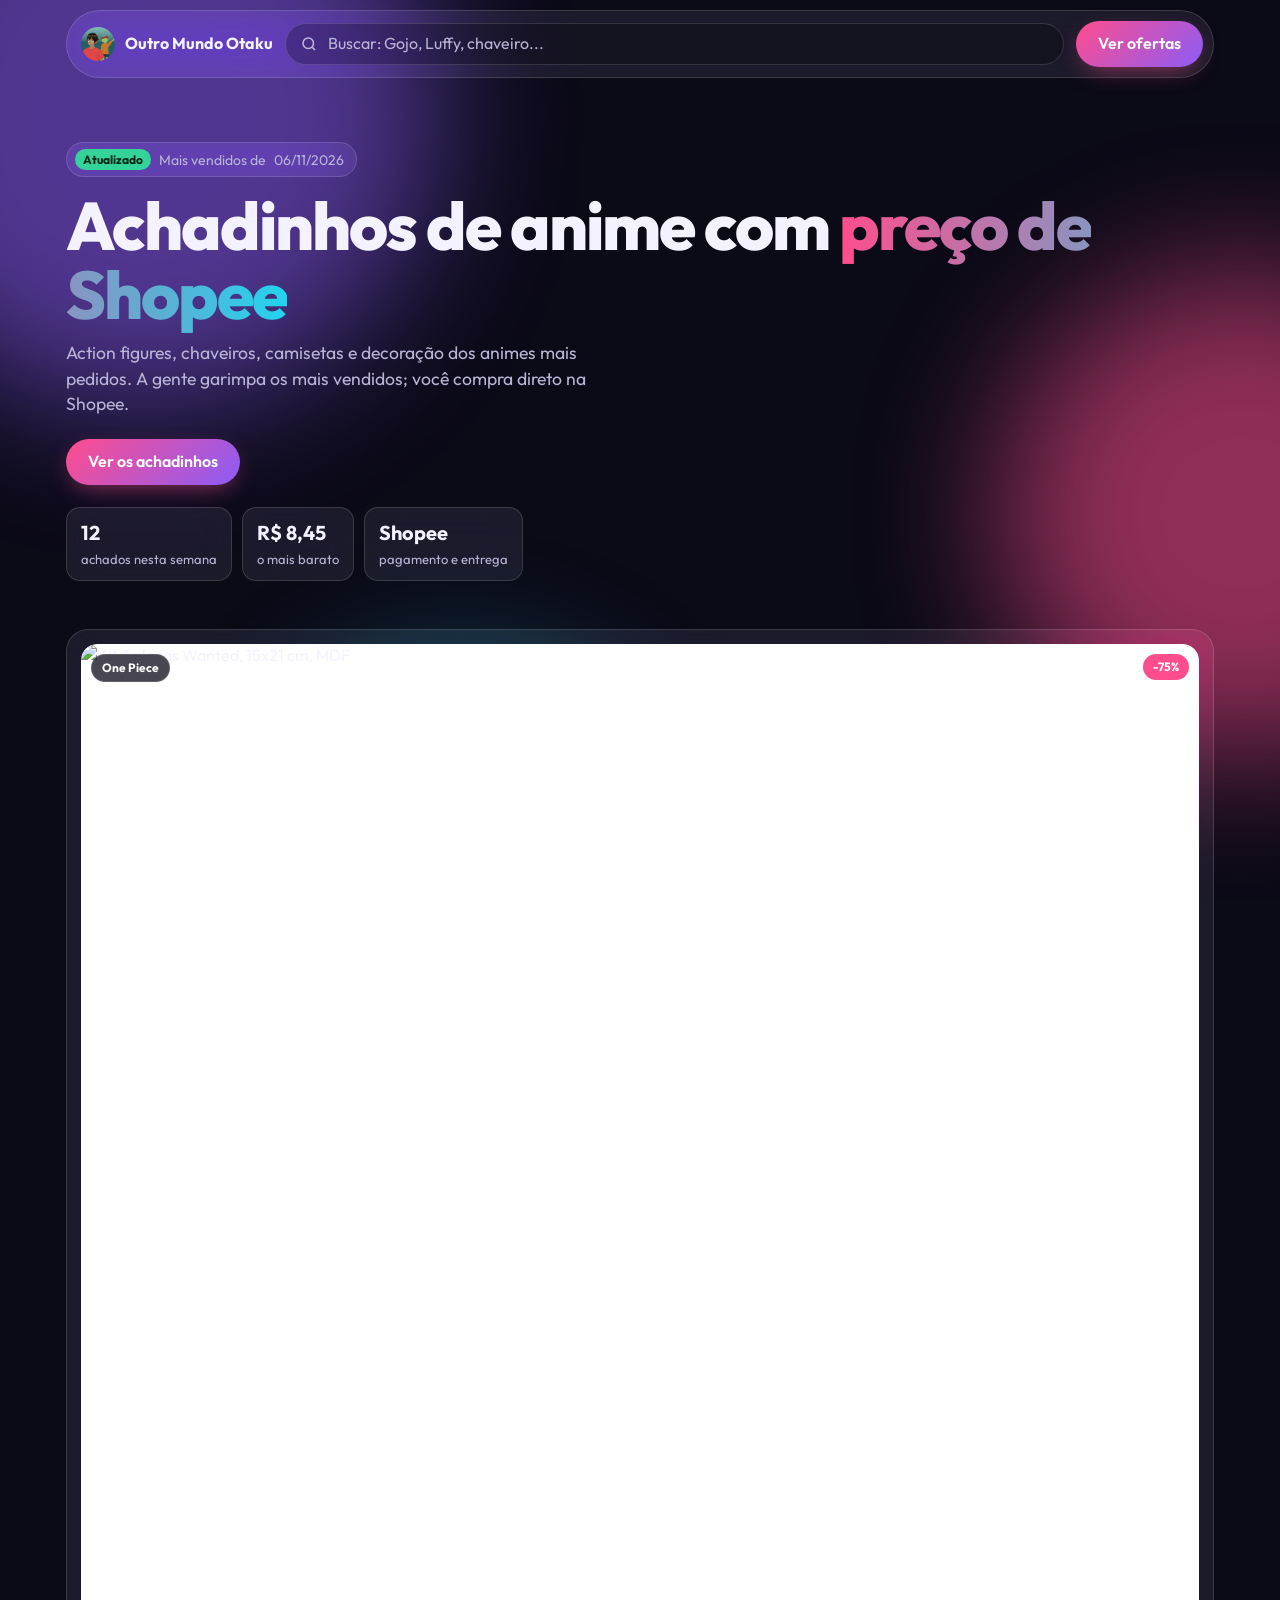
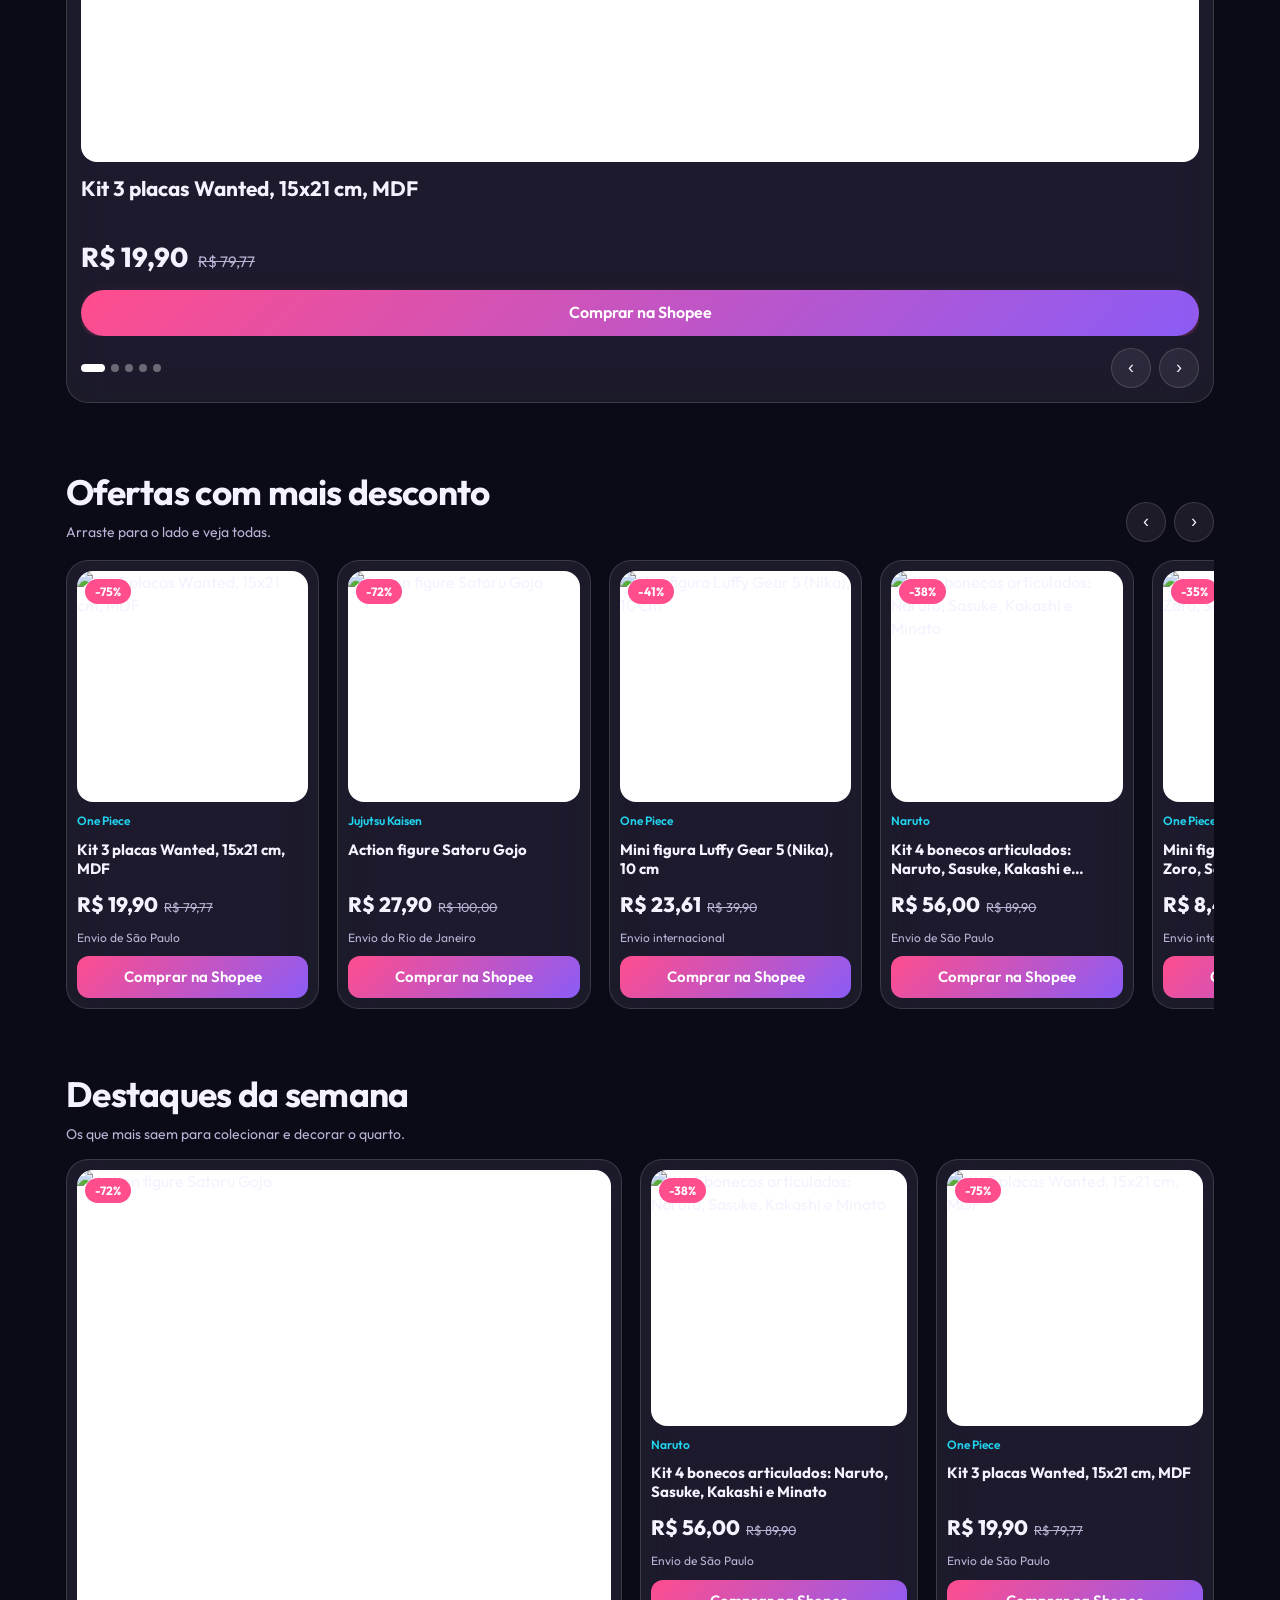
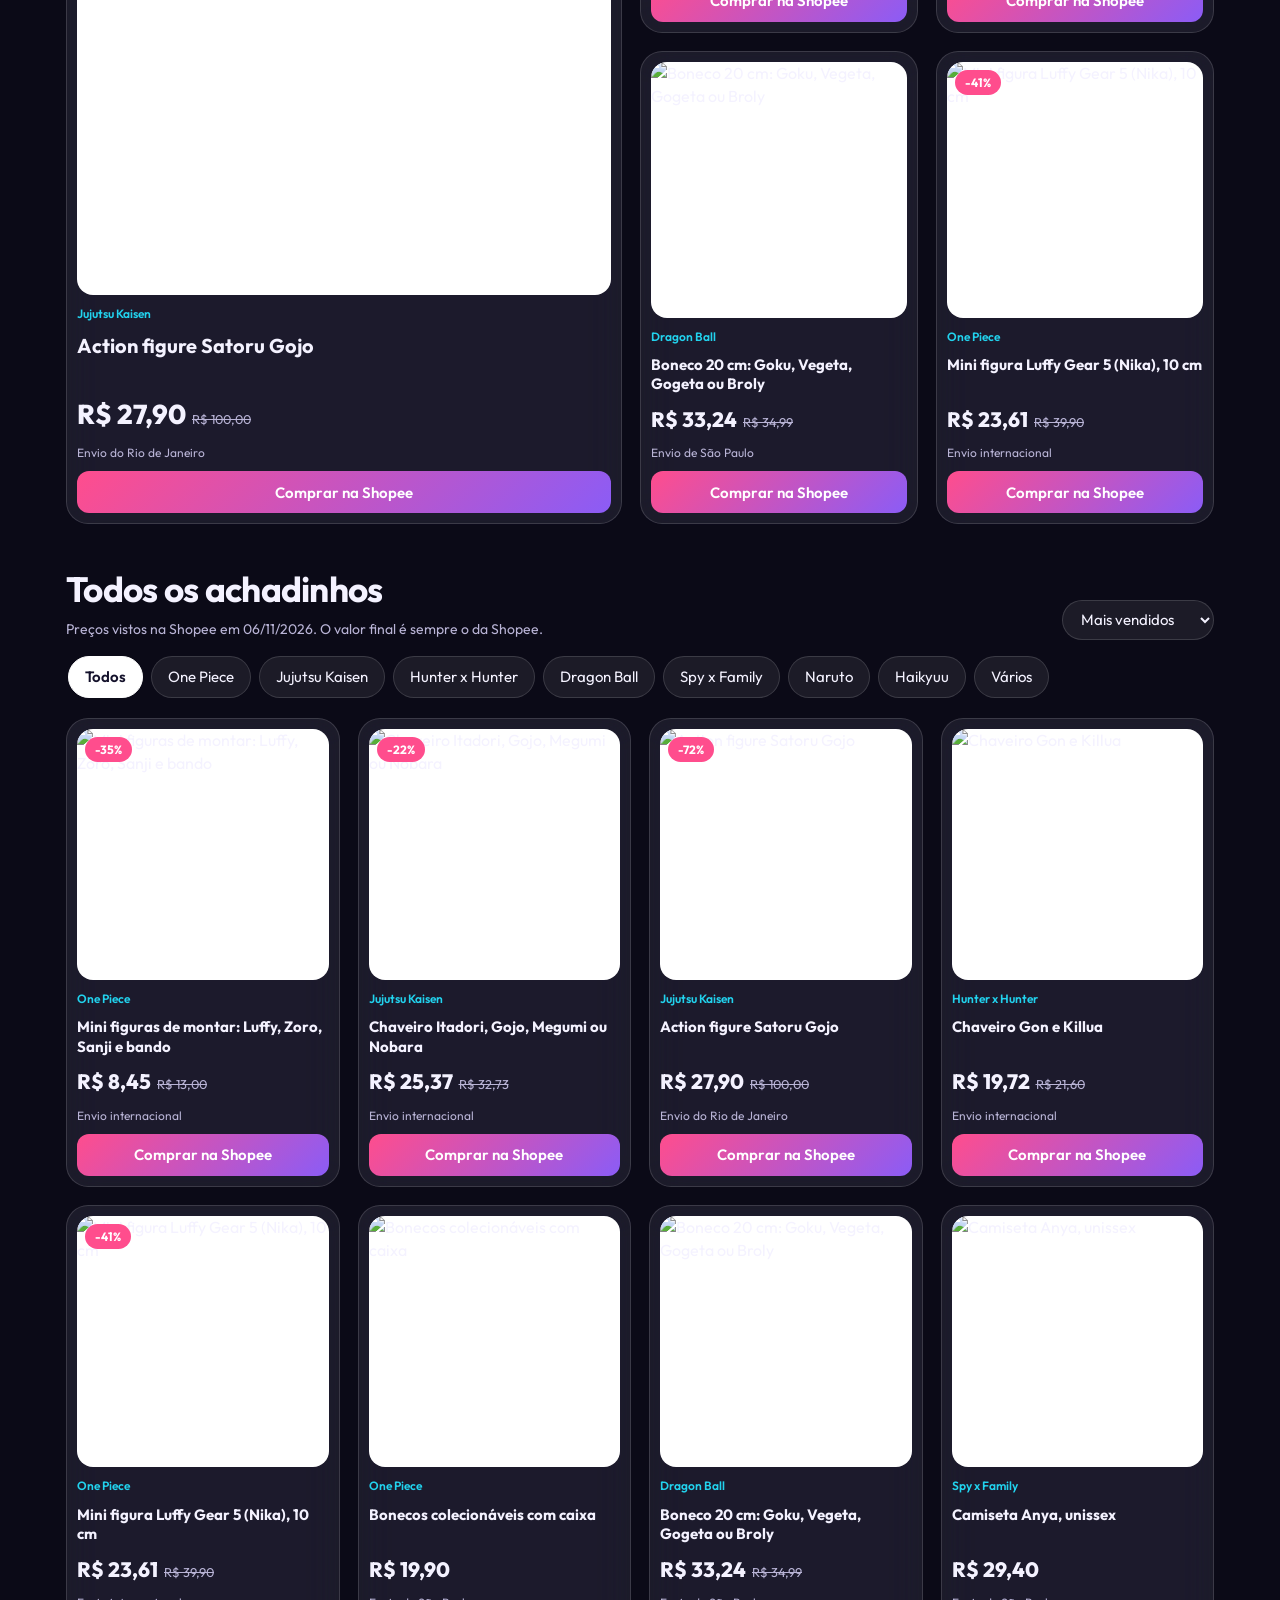
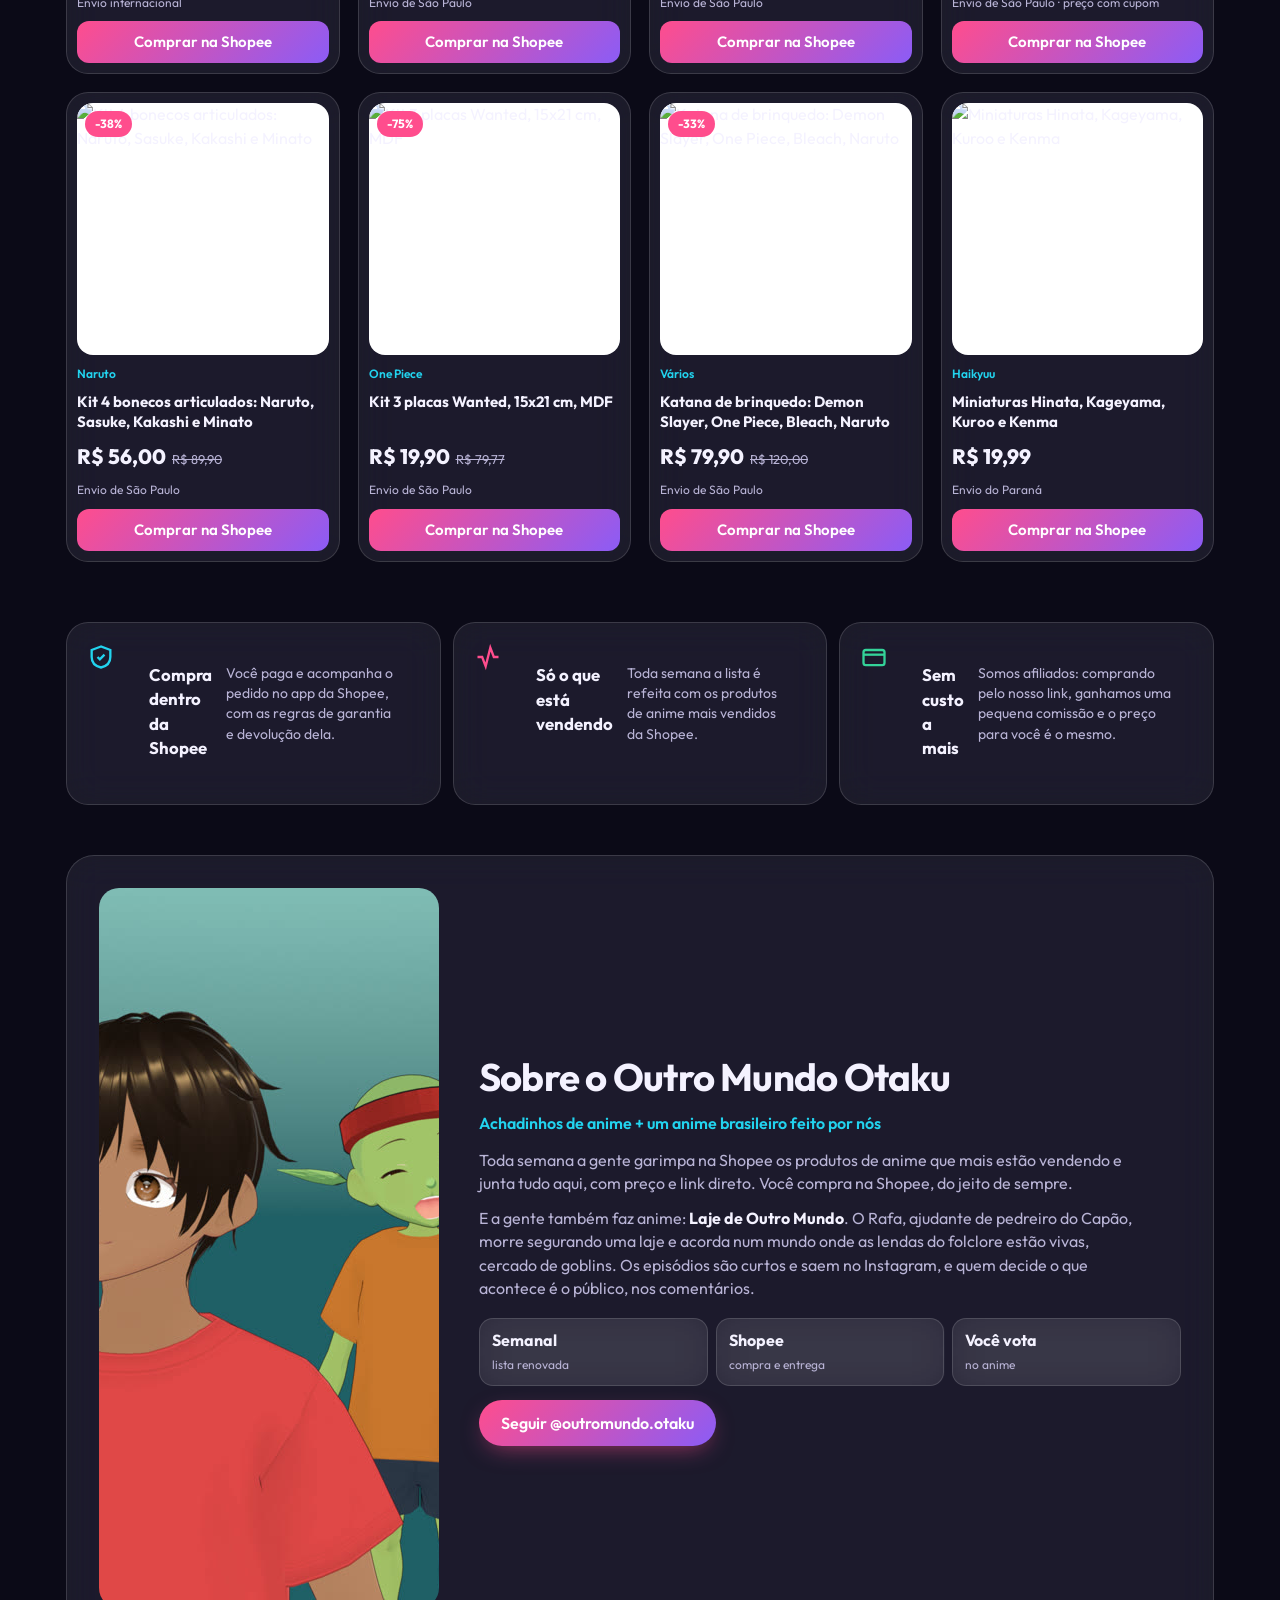
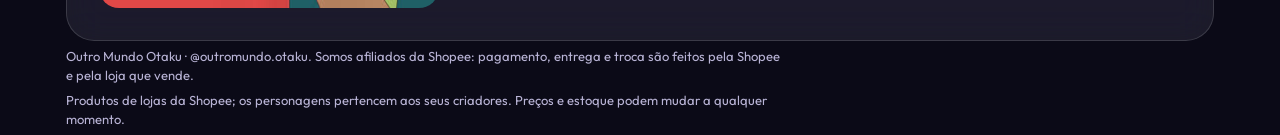
==== index.html @ 73537ec2 "Outro Mundo Otaku: vitrine de achadinhos de anime (afiliados Shopee) Co-Authored-By: Claude Opus 5.5" ====
<!doctype html>
<html lang="pt-BR">
<head>
<meta charset="utf-8">
<meta name="viewport" content="width=device-width, initial-scale=1, viewport-fit=cover">
<title>Outro Mundo Otaku | Achadinhos de anime na Shopee</title>
<meta name="description" content="Os produtos de anime mais vendidos da semana na Shopee: action figures, chaveiros, camisetas e decoração de One Piece, Jujutsu Kaisen, Dragon Ball, Naruto e mais.">
<meta property="og:title" content="Achadinhos de anime | Outro Mundo Otaku">
<meta property="og:description" content="Os mais vendidos de anime na Shopee, com preço e link direto.">
<meta property="og:image" content="https://coldxx.github.io/outromundo/img/rafa-parafuso.jpg">
<meta property="og:url" content="https://coldxx.github.io/outromundo/">
<meta name="theme-color" content="#0b0a17">
<link rel="icon" href="img/icone.png">
<link rel="preconnect" href="https://fonts.googleapis.com">
<link rel="preconnect" href="https://fonts.gstatic.com" crossorigin>
<link href="https://fonts.googleapis.com/css2?family=Outfit:wght@400;500;600;700;800&display=swap" rel="stylesheet">
<style>
  :root {
    --fundo: #0b0a17;
    --texto: #f4f2ff;
    --suave: #b9b4d6;
    --vidro: rgba(255, 255, 255, 0.07);
    --vidro-forte: rgba(255, 255, 255, 0.12);
    --borda: rgba(255, 255, 255, 0.14);
    --rosa: #ff4d8d;
    --roxo: #8b5cf6;
    --ciano: #22d3ee;
    --verde: #34d399;
    --raio: 22px;
    --raio-p: 14px;
    --margem: 16px;
  }
  * { box-sizing: border-box; }
  html { -webkit-text-size-adjust: 100%; scroll-behavior: smooth; }
  body {
    margin: 0; min-height: 100vh;
    font-family: "Outfit", system-ui, sans-serif;
    color: var(--texto); background: var(--fundo);
    line-height: 1.45; overflow-x: hidden;
  }
  /* luzes de fundo que dão cor ao vidro */
  .luzes { position: fixed; inset: 0; z-index: -1; overflow: hidden; pointer-events: none; }
  .luzes span { position: absolute; border-radius: 50%; filter: blur(70px); opacity: .55; animation: flutua 18s ease-in-out infinite alternate; }
  .luzes span:nth-child(1) { width: 46vmax; height: 46vmax; background: var(--roxo); top: -14vmax; left: -12vmax; }
  .luzes span:nth-child(2) { width: 38vmax; height: 38vmax; background: var(--rosa); top: 30vh; right: -16vmax; animation-delay: -6s; }
  .luzes span:nth-child(3) { width: 32vmax; height: 32vmax; background: var(--ciano); bottom: -14vmax; left: 20vw; opacity: .35; animation-delay: -12s; }
  @keyframes flutua { to { transform: translate(4vmax, 3vmax) scale(1.08); } }
  @media (prefers-reduced-motion: reduce) { .luzes span { animation: none; } html { scroll-behavior: auto; } }

  img { display: block; max-width: 100%; }
  a { color: inherit; }
  .miolo { max-width: 1180px; margin: 0 auto; padding: 0 var(--margem); }
  .vidro {
    background: var(--vidro);
    border: 1px solid var(--borda);
    -webkit-backdrop-filter: blur(18px) saturate(150%);
            backdrop-filter: blur(18px) saturate(150%);
  }
  :focus-visible { outline: 2px solid var(--ciano); outline-offset: 3px; }

  /* topo */
  .topo { position: sticky; top: 10px; z-index: 20; margin-top: 10px; }
  .barra {
    display: flex; align-items: center; gap: 12px;
    padding: 10px 10px 10px 14px; border-radius: 999px;
  }
  .logo { display: flex; align-items: center; gap: 10px; text-decoration: none; font-weight: 700; white-space: nowrap; }
  .logo img { width: 34px; height: 34px; border-radius: 50%; }
  .logo span { display: none; }
  .busca {
    flex: 1; display: flex; align-items: center; gap: 8px;
    background: rgba(0,0,0,.25); border: 1px solid var(--borda); border-radius: 999px; padding: 0 14px; min-height: 42px;
  }
  .busca svg { flex: none; opacity: .7; }
  .busca input { flex: 1; min-width: 0; background: none; border: 0; color: var(--texto); font: inherit; font-size: 16px; outline: none; }
  .busca input::placeholder { color: var(--suave); }
  .botao {
    display: inline-flex; align-items: center; justify-content: center; gap: 8px;
    min-height: 46px; padding: 0 22px; border-radius: 999px; border: 0; cursor: pointer;
    font: inherit; font-weight: 600; color: #fff; text-decoration: none;
    background: linear-gradient(135deg, var(--rosa), var(--roxo));
    box-shadow: 0 8px 24px -8px rgba(255, 77, 141, .6);
    transition: transform .15s ease, box-shadow .2s ease, filter .2s;
  }
  .botao:hover { filter: brightness(1.1); box-shadow: 0 10px 30px -8px rgba(255, 77, 141, .8); }
  .botao:active { transform: scale(.97); }
  .barra .botao { display: none; }
  @media (min-width: 720px) {
    .logo span { display: inline; }
    .barra .botao { display: inline-flex; }
  }

  /* destaque */
  .heroi { display: grid; gap: 22px; padding: 34px 0 10px; align-items: center; }
  .selo-topo {
    display: inline-flex; align-items: center; gap: 8px; width: fit-content;
    padding: 6px 12px 6px 8px; border-radius: 999px; font-size: 14px; color: var(--suave);
  }
  .selo-topo b { background: var(--verde); color: #04281b; border-radius: 999px; padding: 2px 8px; font-size: 12px; }
  h1 { font-size: clamp(2.2rem, 7.5vw, 4.2rem); line-height: 1.02; letter-spacing: -0.03em; margin: 14px 0 12px; font-weight: 800; }
  h1 em { font-style: normal; background: linear-gradient(90deg, var(--rosa), var(--ciano)); -webkit-background-clip: text; background-clip: text; color: transparent; }
  .heroi p.sub { color: var(--suave); font-size: 1.1rem; margin: 0 0 22px; max-width: 46ch; }
  .numeros { display: flex; flex-wrap: wrap; gap: 10px; margin-top: 22px; }
  .numeros div { border-radius: var(--raio-p); padding: 10px 14px; }
  .numeros strong { display: block; font-size: 1.25rem; }
  .numeros span { font-size: 13px; color: var(--suave); }

  .estrela { border-radius: var(--raio); padding: 14px; display: grid; gap: 14px; position: relative; }
  .estrela .tag { position: absolute; top: 24px; left: 24px; z-index: 2; }
  .estrela .foto { background: #fff; border-radius: 16px; aspect-ratio: 1; overflow: hidden; }
  .estrela .foto img { width: 100%; height: 100%; object-fit: contain; transition: transform .5s ease; }
  .estrela:hover .foto img { transform: scale(1.04); }
  .estrela h2 { font-size: 1.35rem; margin: 2px 0 0; line-height: 1.2; }
  .linha-preco { display: flex; align-items: baseline; gap: 10px; flex-wrap: wrap; }
  .preco { font-size: 1.7rem; font-weight: 800; }
  .antes { color: var(--suave); text-decoration: line-through; font-size: .95rem; }
  .estrela .botao { width: 100%; }
  @media (min-width: 900px) {
    .heroi { grid-template-columns: minmax(0, 1.15fr) minmax(0, .85fr); gap: 48px; padding: 64px 0 24px; }
    .estrela { grid-template-columns: 1fr; }
  }

  .tag { display: inline-block; font-size: 12px; font-weight: 700; padding: 4px 10px; border-radius: 999px; }
  .tag.desc { background: var(--rosa); color: #fff; }
  .tag.top { background: rgba(11,10,23,.75); color: #fff; border: 1px solid var(--borda); }

  /* filtros */
  .vitrine { padding: 34px 0 20px; }
  .cab-vitrine { display: flex; flex-wrap: wrap; align-items: end; justify-content: space-between; gap: 12px; }
  .cab-vitrine h2 { font-size: clamp(1.6rem, 4vw, 2.2rem); margin: 0; letter-spacing: -0.02em; }
  .cab-vitrine p { margin: 4px 0 0; color: var(--suave); font-size: 14px; }
  .ordem { border-radius: 999px; padding: 0 14px; min-height: 40px; color: var(--texto); font: inherit; font-size: 15px; background: var(--vidro); border: 1px solid var(--borda); }
  .ordem option { color: #111; }
  .filtros { display: flex; gap: 8px; overflow-x: auto; padding: 16px 2px 6px; scrollbar-width: none; }
  .filtros::-webkit-scrollbar { display: none; }
  .filtro {
    flex: none; border-radius: 999px; padding: 9px 16px; cursor: pointer;
    font: inherit; font-size: 15px; color: var(--texto); background: var(--vidro); border: 1px solid var(--borda);
    transition: background .2s, border-color .2s, transform .15s;
  }
  .filtro:hover { background: var(--vidro-forte); }
  .filtro:active { transform: scale(.96); }
  .filtro[aria-pressed="true"] { background: #fff; color: #14112b; border-color: #fff; font-weight: 600; }

  /* grade de produtos */
  .grade { display: grid; grid-template-columns: repeat(2, minmax(0, 1fr)); gap: 12px; padding-top: 14px; }
  @media (min-width: 700px) { .grade { grid-template-columns: repeat(3, minmax(0, 1fr)); gap: 16px; } }
  @media (min-width: 1040px) { .grade { grid-template-columns: repeat(4, minmax(0, 1fr)); gap: 18px; } }
  .card {
    border-radius: var(--raio); padding: 10px; display: flex; flex-direction: column; gap: 10px;
    text-decoration: none; transition: transform .25s ease, background .25s, border-color .25s;
  }
  .card:hover { transform: translateY(-4px); background: var(--vidro-forte); border-color: rgba(255,255,255,.28); }
  .card .foto { position: relative; background: #fff; border-radius: 16px; aspect-ratio: 1; overflow: hidden; }
  .card .foto img { width: 100%; height: 100%; object-fit: contain; transition: transform .4s ease; }
  .card:hover .foto img { transform: scale(1.05); }
  .card .tag { position: absolute; top: 8px; left: 8px; }
  .card .anime { font-size: 12px; color: var(--ciano); font-weight: 600; }
  .card .nome {
    font-size: 15px; line-height: 1.3; margin: 0;
    display: -webkit-box; -webkit-line-clamp: 2; -webkit-box-orient: vertical; overflow: hidden; min-height: 2.6em;
  }
  .card .linha-preco { gap: 6px; margin-top: auto; }
  .card .preco { font-size: 1.3rem; }
  .card .antes { font-size: .8rem; }
  .card .envio { font-size: 12px; color: var(--suave); }
  .card .comprar {
    display: flex; align-items: center; justify-content: center; min-height: 42px; border-radius: 12px;
    font-weight: 600; font-size: 15px; color: #fff; background: linear-gradient(135deg, var(--rosa), var(--roxo));
  }
  .vazio { grid-column: 1 / -1; text-align: center; color: var(--suave); padding: 40px 0; }

  /* confiança */
  .confia { display: grid; gap: 12px; padding: 40px 0 10px; }
  @media (min-width: 800px) { .confia { grid-template-columns: repeat(3, 1fr); } }
  .confia div { border-radius: var(--raio); padding: 20px; display: flex; gap: 14px; align-items: flex-start; }
  .confia svg { flex: none; }
  .confia h3 { margin: 0 0 4px; font-size: 1.05rem; }
  .confia p { margin: 0; color: var(--suave); font-size: 14px; }

  /* anime, discreto */
  .anime-faixa { margin: 30px 0 10px; border-radius: var(--raio); padding: 16px; display: flex; gap: 14px; align-items: center; }
  .anime-faixa img { width: 56px; height: 56px; border-radius: 14px; object-fit: cover; flex: none; }
  .anime-faixa p { margin: 0; font-size: 14px; color: var(--suave); }
  .anime-faixa strong { color: var(--texto); }
  .anime-faixa a { margin-left: auto; white-space: nowrap; font-size: 14px; font-weight: 600; color: var(--ciano); text-decoration: none; }

  footer { padding: 26px 0 40px; color: var(--suave); font-size: 13px; }
  footer p { margin: 6px 0; max-width: 80ch; }

  /* slide do topo */
  .heroi { grid-template-columns: minmax(0, 1fr); }
  .heroi > * { min-width: 0; }
  .slider { position: relative; border-radius: var(--raio); padding: 14px; min-width: 0; }
  .janela { overflow: hidden; border-radius: 16px; }
  .slides { display: flex; transition: transform .6s cubic-bezier(.2, .7, .2, 1); }
  .slide { flex: 0 0 100%; min-width: 0; display: grid; gap: 12px; text-decoration: none; }
  @media (prefers-reduced-motion: reduce) { .slides { transition: none; } }
  .slide .foto { position: relative; background: #fff; border-radius: 16px; aspect-ratio: 1; overflow: hidden; }
  .slide .foto img { width: 100%; height: 100%; object-fit: contain; }
  .slide .foto .tag { position: absolute; top: 10px; left: 10px; }
  .slide .foto .tag + .tag { left: auto; right: 10px; }
  .slide h2 { font-size: 1.3rem; margin: 2px 0 0; line-height: 1.2; min-height: 2.4em; }
  .slide .botao { width: 100%; }
  .slider-nav { display: flex; align-items: center; justify-content: space-between; margin-top: 12px; }
  .pontos { display: flex; gap: 6px; }
  .pontos button { width: 8px; height: 8px; padding: 0; border-radius: 999px; border: 0; background: rgba(255,255,255,.35); cursor: pointer; transition: width .3s, background .3s; }
  .pontos button[aria-current="true"] { width: 24px; background: #fff; }
  .setas { display: flex; gap: 8px; }
  .seta {
    width: 40px; height: 40px; border-radius: 50%; display: grid; place-items: center; cursor: pointer;
    color: var(--texto); background: var(--vidro); border: 1px solid var(--borda); font-size: 18px;
    transition: background .2s, transform .15s;
  }
  .seta:hover { background: var(--vidro-forte); }
  .seta:active { transform: scale(.92); }

  /* carrossel de ofertas */
  .bloco { padding: 40px 0 6px; }
  .bloco-cab { display: flex; align-items: end; justify-content: space-between; gap: 12px; margin-bottom: 14px; }
  .bloco-cab h2 { font-size: clamp(1.6rem, 4vw, 2.2rem); margin: 0; letter-spacing: -0.02em; }
  .bloco-cab p { margin: 4px 0 0; color: var(--suave); font-size: 14px; }
  .trilho {
    display: grid; grid-auto-flow: column; grid-auto-columns: 68%; gap: 12px;
    overflow-x: auto; scroll-snap-type: x mandatory; padding: 4px 2px 14px; scrollbar-width: none;
  }
  .trilho::-webkit-scrollbar { display: none; }
  .trilho .card { scroll-snap-align: start; }
  @media (min-width: 700px) { .trilho { grid-auto-columns: 32%; gap: 16px; } }
  @media (min-width: 1040px) { .trilho { grid-auto-columns: calc((100% - 3 * 18px) / 4.3); gap: 18px; } }

  /* destaques */
  .destaques { display: grid; gap: 12px; grid-template-columns: repeat(2, minmax(0, 1fr)); }
  .destaques .card:first-child { grid-column: 1 / -1; }
  .destaques .card:first-child .nome { font-size: 1.25rem; }
  .destaques .card:first-child .preco { font-size: 1.7rem; }
  @media (min-width: 900px) {
    .destaques { grid-template-columns: 2fr 1fr 1fr; grid-template-rows: auto auto; gap: 18px; }
    .destaques .card:first-child { grid-column: 1; grid-row: 1 / span 2; }
    .destaques .card:first-child .foto { aspect-ratio: auto; flex: 1; min-height: 360px; }
    .destaques .card:first-child .foto img { object-fit: cover; }
  }

  /* sobre, antes do rodapé */
  .sobre { margin: 40px 0 0; border-radius: 28px; padding: 22px; display: grid; gap: 22px; align-items: center; }
  .sobre img { width: 100%; border-radius: 20px; aspect-ratio: 1; object-fit: cover; }
  .sobre h2 { font-size: clamp(1.6rem, 4vw, 2.4rem); margin: 0 0 6px; letter-spacing: -0.02em; }
  .sobre .quem { color: var(--ciano); font-weight: 600; margin: 0 0 14px; }
  .sobre p { color: var(--suave); margin: 0 0 12px; max-width: 60ch; }
  .sobre p strong { color: var(--texto); }
  .sobre .botao { margin-top: 8px; }
  .fatos { display: grid; grid-template-columns: repeat(3, 1fr); gap: 8px; margin: 18px 0 6px; }
  .fatos div { border-radius: var(--raio-p); padding: 10px 12px; }
  .fatos strong { display: block; }
  .fatos span { font-size: 12px; color: var(--suave); }
  @media (min-width: 860px) { .sobre { grid-template-columns: 340px 1fr; padding: 32px; gap: 40px; } }

  /* entrada suave dos cards */
  .js .surge { opacity: 0; transform: translateY(16px); transition: opacity .5s ease, transform .5s ease; }
  .js .surge.dentro { opacity: 1; transform: none; }
  @media (prefers-reduced-motion: reduce) { .js .surge { opacity: 1; transform: none; transition: none; } }
  @supports not ((backdrop-filter: blur(1px)) or (-webkit-backdrop-filter: blur(1px))) {
    .vidro { background: rgba(30, 26, 60, .92); }
  }
</style>
<script>document.documentElement.classList.add("js");</script>
</head>
<body>
<div class="luzes" aria-hidden="true"><span></span><span></span><span></span></div>

<header class="topo miolo">
  <div class="barra vidro">
    <a class="logo" href="#"><img src="img/icone.png" alt="" width="34" height="34"><span>Outro Mundo Otaku</span></a>
    <label class="busca">
      <svg width="18" height="18" viewBox="0 0 24 24" fill="none" stroke="currentColor" stroke-width="2" aria-hidden="true"><circle cx="11" cy="11" r="7"/><path d="m20 20-3.5-3.5"/></svg>
      <input id="busca" type="search" placeholder="Buscar: Gojo, Luffy, chaveiro..." aria-label="Buscar produto">
    </label>
    <a class="botao" href="#vitrine">Ver ofertas</a>
  </div>
</header>

<main class="miolo">
  <section class="heroi">
    <div>
      <span class="selo-topo vidro"><b>Atualizado</b> Mais vendidos de <span class="visto"></span></span>
      <h1>Achadinhos de anime com <em>preço de Shopee</em></h1>
      <p class="sub">Action figures, chaveiros, camisetas e decoração dos animes mais pedidos. A gente garimpa os mais vendidos; você compra direto na Shopee.</p>
      <a class="botao" href="#vitrine">Ver os achadinhos</a>
      <div class="numeros">
        <div class="vidro"><strong id="n-produtos">12</strong><span>achados nesta semana</span></div>
        <div class="vidro"><strong id="n-menor">R$ 8,45</strong><span>o mais barato</span></div>
        <div class="vidro"><strong>Shopee</strong><span>pagamento e entrega</span></div>
      </div>
    </div>
    <div class="slider vidro" aria-roledescription="carrossel" aria-label="Ofertas em destaque">
      <div class="janela"><div class="slides" id="slides"></div></div>
      <div class="slider-nav">
        <div class="pontos" id="pontos" role="group" aria-label="Escolher oferta"></div>
        <div class="setas">
          <button class="seta" type="button" id="ant" aria-label="Oferta anterior">‹</button>
          <button class="seta" type="button" id="prox" aria-label="Próxima oferta">›</button>
        </div>
      </div>
    </div>
  </section>

  <section class="bloco" aria-labelledby="ofertas-titulo">
    <div class="bloco-cab">
      <div><h2 id="ofertas-titulo">Ofertas com mais desconto</h2><p>Arraste para o lado e veja todas.</p></div>
      <div class="setas">
        <button class="seta" type="button" data-trilho="-1" aria-label="Voltar ofertas">‹</button>
        <button class="seta" type="button" data-trilho="1" aria-label="Avançar ofertas">›</button>
      </div>
    </div>
    <div class="trilho" id="trilho"></div>
  </section>

  <section class="bloco" aria-labelledby="destaques-titulo">
    <div class="bloco-cab"><div><h2 id="destaques-titulo">Destaques da semana</h2><p>Os que mais saem para colecionar e decorar o quarto.</p></div></div>
    <div class="destaques" id="destaques"></div>
  </section>

  <section class="vitrine" id="vitrine" aria-labelledby="vitrine-titulo">
    <div class="cab-vitrine">
      <div>
        <h2 id="vitrine-titulo">Todos os achadinhos</h2>
        <p>Preços vistos na Shopee em <span class="visto"></span>. O valor final é sempre o da Shopee.</p>
      </div>
      <select class="ordem" id="ordem" aria-label="Ordenar">
        <option value="vendidos">Mais vendidos</option>
        <option value="menor">Menor preço</option>
        <option value="desconto">Maior desconto</option>
      </select>
    </div>
    <div class="filtros" role="group" aria-label="Filtrar por anime"></div>
    <div class="grade" aria-live="polite"></div>
  </section>

  <section class="confia" aria-label="Como funciona a compra">
    <div class="vidro">
      <svg width="28" height="28" viewBox="0 0 24 24" fill="none" stroke="#22d3ee" stroke-width="2" aria-hidden="true"><path d="M12 3 4 6v6c0 5 3.5 8 8 9 4.5-1 8-4 8-9V6l-8-3Z"/><path d="m9 12 2 2 4-4"/></svg>
      <div><h3>Compra dentro da Shopee</h3><p>Você paga e acompanha o pedido no app da Shopee, com as regras de garantia e devolução dela.</p></div>
    </div>
    <div class="vidro">
      <svg width="28" height="28" viewBox="0 0 24 24" fill="none" stroke="#ff4d8d" stroke-width="2" aria-hidden="true"><path d="M3 12h4l3 8 4-16 3 8h4"/></svg>
      <div><h3>Só o que está vendendo</h3><p>Toda semana a lista é refeita com os produtos de anime mais vendidos da Shopee.</p></div>
    </div>
    <div class="vidro">
      <svg width="28" height="28" viewBox="0 0 24 24" fill="none" stroke="#34d399" stroke-width="2" aria-hidden="true"><rect x="3" y="6" width="18" height="13" rx="2"/><path d="M3 10h18"/></svg>
      <div><h3>Sem custo a mais</h3><p>Somos afiliados: comprando pelo nosso link, ganhamos uma pequena comissão e o preço para você é o mesmo.</p></div>
    </div>
  </section>

  <section class="sobre vidro" id="sobre" aria-labelledby="sobre-titulo">
    <img src="img/rafa-parafuso.jpg" alt="Rafa e o goblin Parafuso, do anime Laje de Outro Mundo" width="720" height="720" loading="lazy">
    <div>
      <h2 id="sobre-titulo">Sobre o Outro Mundo Otaku</h2>
      <p class="quem">Achadinhos de anime + um anime brasileiro feito por nós</p>
      <p>Toda semana a gente garimpa na Shopee os produtos de anime que mais estão vendendo e junta tudo aqui, com preço e link direto. Você compra na Shopee, do jeito de sempre.</p>
      <p>E a gente também faz anime: <strong>Laje de Outro Mundo</strong>. O Rafa, ajudante de pedreiro do Capão, morre segurando uma laje e acorda num mundo onde as lendas do folclore estão vivas, cercado de goblins. Os episódios são curtos e saem no Instagram, e quem decide o que acontece é o público, nos comentários.</p>
      <div class="fatos">
        <div class="vidro"><strong>Semanal</strong><span>lista renovada</span></div>
        <div class="vidro"><strong>Shopee</strong><span>compra e entrega</span></div>
        <div class="vidro"><strong>Você vota</strong><span>no anime</span></div>
      </div>
      <a class="botao" href="https://www.instagram.com/outromundo.otaku/">Seguir @outromundo.otaku</a>
    </div>
  </section>
</main>

<footer class="miolo">
  <p>Outro Mundo Otaku · @outromundo.otaku. Somos afiliados da Shopee: pagamento, entrega e troca são feitos pela Shopee e pela loja que vende.</p>
  <p>Produtos de lojas da Shopee; os personagens pertencem aos seus criadores. Preços e estoque podem mudar a qualquer momento.</p>
</footer>

<script>
// Para trocar um produto: mude a linha dele. "link" recebe o link de afiliada da Mariana
// (gerado no painel da Shopee Afiliados); enquanto não houver, fica o link normal do produto.
// A ordem da lista é a de mais vendidos (o primeiro vira o destaque do topo).
const VISTO_EM = "06/11/2026";
const PRODUTOS = [
  { anime: "One Piece", nome: "Mini figuras de montar: Luffy, Zoro, Sanji e bando", preco: "8,45", de: "13,00", envio: "Envio internacional",
    img: "https://down-br.img.susercontent.com/file/sg-11134201-7rfex-m34bid7xyd1457",
    link: "https://shopee.com.br/Nova-Figura-De-Anime-Quente-Macaco-D-Luffy-Roronoa-Zoro-Sanji-Usopp-Nami-Gild-Tesoro-Bloco-Brinquedos-Presente-i.1223905076.28819010711" },
  { anime: "Jujutsu Kaisen", nome: "Chaveiro Itadori, Gojo, Megumi ou Nobara", preco: "25,37", de: "32,73", envio: "Envio internacional",
    img: "https://down-br.img.susercontent.com/file/sg-11134201-7rccq-lr2iulqhuouv46",
    link: "https://shopee.com.br/Chaveiro-de-figura-de-anime-Pingente-Itadori-Yuji-Satoru-Gojo-Fushiguro-Megumi-Kugisaki-Nobara-modelo-de-boneca-i.230709939.43911480291" },
  { anime: "Jujutsu Kaisen", nome: "Action figure Satoru Gojo", preco: "27,90", de: "100,00", envio: "Envio do Rio de Janeiro",
    img: "https://down-br.img.susercontent.com/file/br-11134207-820lo-mql6545wh3i93d",
    link: "https://shopee.com.br/Action-Figure-Satoru-Gojo-Jujutsu-Kaisen-Boneco-Anime-Colecionável-para-Decoração-i.406923398.58264122524" },
  { anime: "Hunter x Hunter", nome: "Chaveiro Gon e Killua", preco: "19,72", de: "21,60", envio: "Envio internacional",
    img: "https://down-br.img.susercontent.com/file/cn-11134207-7r98o-lo86zzz06j0n94",
    link: "https://shopee.com.br/Chaveiro-Desenho-Animado-Anime-HUNTER-Gon-Killua-Boneca-para-Crianças-Presente-de-Festa-i.1006215031.25566578071" },
  { anime: "One Piece", nome: "Mini figura Luffy Gear 5 (Nika), 10 cm", preco: "23,61", de: "39,90", envio: "Envio internacional",
    img: "https://down-br.img.susercontent.com/file/sg-11134301-7rd65-luxaabjd93f67f",
    link: "https://shopee.com.br/Mini-Figura-De-Ação-Sol-Deus-Nika-Estátua-Anime-Figuri-ne-Pvc-Modelo-Boneca-Coleção-Brinquedo-Presente-Crianças-10cm-i.1006215031.27705912631" },
  { anime: "One Piece", nome: "Bonecos colecionáveis com caixa", preco: "19,90", envio: "Envio de São Paulo",
    img: "https://down-br.img.susercontent.com/file/br-11134207-820lx-msjw823jjoxw19",
    link: "https://shopee.com.br/Bonecos-Colecionáveis-One-Piece-Figuras-Anime-com-Caixa-i.447368311.58214570340" },
  { anime: "Dragon Ball", nome: "Boneco 20 cm: Goku, Vegeta, Gogeta ou Broly", preco: "33,24", de: "34,99", envio: "Envio de São Paulo",
    img: "https://down-br.img.susercontent.com/file/br-11134207-820l5-mpo2l9k910xsbc",
    link: "https://shopee.com.br/Boneco-Dragon-Ball-Z-Action-Figure-20cm-Colecionável-Anime-Goku-Vegeta-Gogeta-Broly-i.1680814037.58212863235" },
  { anime: "Spy x Family", nome: "Camiseta Anya, unissex", preco: "29,40", envio: "Envio de São Paulo · preço com cupom",
    img: "https://down-br.img.susercontent.com/file/sg-11134201-81zv8-misxmdlshqfacc",
    link: "https://shopee.com.br/Camiseta-Anime-Fofa-Confortável-Estilosa-Spy-X-Family-Anya-Yor-Loid-Forger-Unissex-Streetwear-i.1598252592.58202482457" },
  { anime: "Naruto", nome: "Kit 4 bonecos articulados: Naruto, Sasuke, Kakashi e Minato", preco: "56,00", de: "89,90", envio: "Envio de São Paulo",
    img: "https://down-br.img.susercontent.com/file/br-11134207-820lg-mn4li400pnnkd8",
    link: "https://shopee.com.br/Kit-4-Bonecos-Naruto-Anime-Uzumaki-Articulados-Sasuke-Kakashi-Minato-i.467311566.58209001401" },
  { anime: "One Piece", nome: "Kit 3 placas Wanted, 15x21 cm, MDF", preco: "19,90", de: "79,77", envio: "Envio de São Paulo",
    img: "https://down-br.img.susercontent.com/file/br-11134207-7r98o-mddwn62b0z020e",
    link: "https://shopee.com.br/Kit-3-Placa-Decorativa-One-Piece-15x21cm-em-MDF-Premium-–-Anime-Geek-Quarto-Decor-Procurados-Wanted-i.1587138998.18999857380" },
  { anime: "Vários", nome: "Katana de brinquedo: Demon Slayer, One Piece, Bleach, Naruto", preco: "79,90", de: "120,00", envio: "Envio de São Paulo",
    img: "https://down-br.img.susercontent.com/file/br-11134207-7r98o-mczhdwp2vlf684",
    link: "https://shopee.com.br/Espada-Katana-Brinquedo-de-Animes-Demon-Slayer-One-Piece-Bleach-Naruto-para-Treino-i.497033867.19525474160" },
  { anime: "Haikyuu", nome: "Miniaturas Hinata, Kageyama, Kuroo e Kenma", preco: "19,99", envio: "Envio do Paraná",
    img: "https://down-br.img.susercontent.com/file/br-11134207-820lw-mozvmekaj0n466",
    link: "https://shopee.com.br/haikyuu-figure-shoyo-kageyama-kuro-kenma-gacha-gachapon-miniatura-action-figure-colecionáveis-i.293475817.22394989620" },
];

const num = s => parseFloat(String(s).replace(".", "").replace(",", "."));
const brl = v => "R$ " + v.toFixed(2).replace(".", ",");
const esc = s => String(s).replace(/[&<>"]/g, c => ({ "&": "&amp;", "<": "&lt;", ">": "&gt;", '"': "&quot;" }[c]));
PRODUTOS.forEach((p, i) => { p.rank = i; p.v = num(p.preco); p.off = p.de ? Math.round((1 - p.v / num(p.de)) * 100) : 0; });

document.querySelectorAll(".visto").forEach(e => (e.textContent = VISTO_EM));
document.getElementById("n-produtos").textContent = PRODUTOS.length;
document.getElementById("n-menor").textContent = brl(Math.min(...PRODUTOS.map(p => p.v)));

const card = (p, extra = "") => `
    <a class="card vidro surge" ${extra} href="${esc(p.link)}" target="_blank" rel="noopener sponsored">
      <div class="foto">${p.off >= 10 ? `<span class="tag desc">-${p.off}%</span>` : ""}
        <img src="${esc(p.img)}" alt="${esc(p.nome)}" loading="lazy" width="300" height="300" referrerpolicy="no-referrer"></div>
      <span class="anime">${esc(p.anime)}</span>
      <h3 class="nome">${esc(p.nome)}</h3>
      <div class="linha-preco"><span class="preco">${brl(p.v)}</span>${p.de ? `<span class="antes">R$ ${p.de}</span>` : ""}</div>
      <span class="envio">${esc(p.envio)}</span>
      <span class="comprar">Comprar na Shopee</span>
    </a>`;
const reduz = matchMedia("(prefers-reduced-motion: reduce)").matches;

// slide do topo: as 5 ofertas com mais desconto passando sozinhas
const noSlide = [...PRODUTOS].filter(p => p.off > 0).sort((a, b) => b.off - a.off).slice(0, 5);
const slides = document.getElementById("slides");
const pontos = document.getElementById("pontos");
slides.innerHTML = noSlide.map((p, i) => `
  <a class="slide${i ? "" : " ativo"}" href="${esc(p.link)}" target="_blank" rel="noopener sponsored" aria-hidden="${i ? "true" : "false"}" ${i ? 'tabindex="-1"' : ""}>
    <div class="foto"><span class="tag top">${esc(p.anime)}</span><span class="tag desc">-${p.off}%</span>
      <img src="${esc(p.img)}" alt="${esc(p.nome)}" width="600" height="600" ${i ? 'loading="lazy"' : ""} referrerpolicy="no-referrer"></div>
    <h2>${esc(p.nome)}</h2>
    <div class="linha-preco"><span class="preco">${brl(p.v)}</span><span class="antes">R$ ${p.de}</span></div>
    <span class="botao">Comprar na Shopee</span>
  </a>`).join("");
pontos.innerHTML = noSlide.map((p, i) => `<button type="button" aria-label="Oferta ${i + 1}" aria-current="${!i}"></button>`).join("");
let atual = 0, relogio = null;
function vai(n) {
  atual = (n + noSlide.length) % noSlide.length;
  slides.style.transform = `translateX(${-atual * 100}%)`;
  slides.querySelectorAll(".slide").forEach((s, i) => {
    const ok = i === atual;
    s.classList.toggle("ativo", ok); s.setAttribute("aria-hidden", !ok);
    ok ? s.removeAttribute("tabindex") : s.setAttribute("tabindex", "-1");
  });
  pontos.querySelectorAll("button").forEach((b, i) => b.setAttribute("aria-current", i === atual));
}
const roda = () => { if (!reduz) { clearInterval(relogio); relogio = setInterval(() => vai(atual + 1), 4500); } };
const para = () => clearInterval(relogio);
document.getElementById("prox").onclick = () => { vai(atual + 1); roda(); };
document.getElementById("ant").onclick = () => { vai(atual - 1); roda(); };
pontos.onclick = e => { const b = e.target.closest("button"); if (b) { vai([...pontos.children].indexOf(b)); roda(); } };
const caixa = document.querySelector(".slider");
caixa.addEventListener("mouseenter", para); caixa.addEventListener("mouseleave", roda);
caixa.addEventListener("focusin", para); caixa.addEventListener("focusout", roda);
let x0 = null;
caixa.addEventListener("touchstart", e => { x0 = e.touches[0].clientX; }, { passive: true });
caixa.addEventListener("touchend", e => {
  if (x0 === null) return; const dx = e.changedTouches[0].clientX - x0; x0 = null;
  if (Math.abs(dx) > 40) { vai(atual + (dx < 0 ? 1 : -1)); roda(); }
});
document.addEventListener("visibilitychange", () => (document.hidden ? para() : roda()));
roda();

// carrossel de ofertas: do maior desconto para o menor
const trilho = document.getElementById("trilho");
trilho.innerHTML = [...PRODUTOS].filter(p => p.off > 0).sort((a, b) => b.off - a.off).map(p => card(p)).join("");
document.querySelectorAll("[data-trilho]").forEach(b => b.addEventListener("click", () =>
  trilho.scrollBy({ left: Number(b.dataset.trilho) * trilho.clientWidth * 0.8, behavior: reduz ? "auto" : "smooth" })));

// destaques: escolhidos a dedo (o primeiro fica grande)
const DESTAQUES = ["Action figure Satoru Gojo", "Kit 4 bonecos", "Kit 3 placas", "Boneco 20 cm", "Mini figura Luffy"];
document.getElementById("destaques").innerHTML = DESTAQUES
  .map(n => PRODUTOS.find(p => p.nome.startsWith(n))).filter(Boolean).map(p => card(p)).join("");

// filtros, busca e ordem
const animes = ["Todos", ...new Set(PRODUTOS.map(p => p.anime).filter(a => a !== "Vários")), "Vários"];
const filtros = document.querySelector(".filtros");
filtros.innerHTML = animes.map((a, i) => `<button class="filtro" type="button" aria-pressed="${i === 0}">${a}</button>`).join("");
let anime = "Todos";
const grade = document.querySelector(".grade");
const busca = document.getElementById("busca");
const ordem = document.getElementById("ordem");

const vistos = new IntersectionObserver(ents => ents.forEach(en => {
  if (en.isIntersecting) { en.target.classList.add("dentro"); vistos.unobserve(en.target); }
}), { rootMargin: "0px 0px -5% 0px" });

function desenha() {
  const q = busca.value.trim().toLowerCase();
  let lista = PRODUTOS.filter(p => (anime === "Todos" || p.anime === anime) &&
    (!q || (p.nome + " " + p.anime).toLowerCase().includes(q)));
  if (ordem.value === "menor") lista = [...lista].sort((a, b) => a.v - b.v);
  else if (ordem.value === "desconto") lista = [...lista].sort((a, b) => b.off - a.off);
  else lista = [...lista].sort((a, b) => a.rank - b.rank);
  grade.innerHTML = lista.length
    ? lista.map((p, i) => card(p, `style="transition-delay:${Math.min(i, 8) * 50}ms"`)).join("")
    : `<p class="vazio">Nenhum achadinho com "${esc(busca.value)}". Tente outro nome.</p>`;
  grade.querySelectorAll(".surge").forEach(e => vistos.observe(e));
}
document.querySelectorAll("#trilho .surge, #destaques .surge").forEach(e => vistos.observe(e));
filtros.addEventListener("click", e => {
  const b = e.target.closest(".filtro"); if (!b) return;
  anime = b.textContent;
  filtros.querySelectorAll(".filtro").forEach(x => x.setAttribute("aria-pressed", x === b));
  desenha();
});
busca.addEventListener("input", () => {
  desenha();
  if (busca.value && window.scrollY < document.getElementById("vitrine").offsetTop - 120)
    document.getElementById("vitrine").scrollIntoView({ behavior: "smooth" });
});
ordem.addEventListener("change", desenha);
desenha();
</script>
</body>
</html>
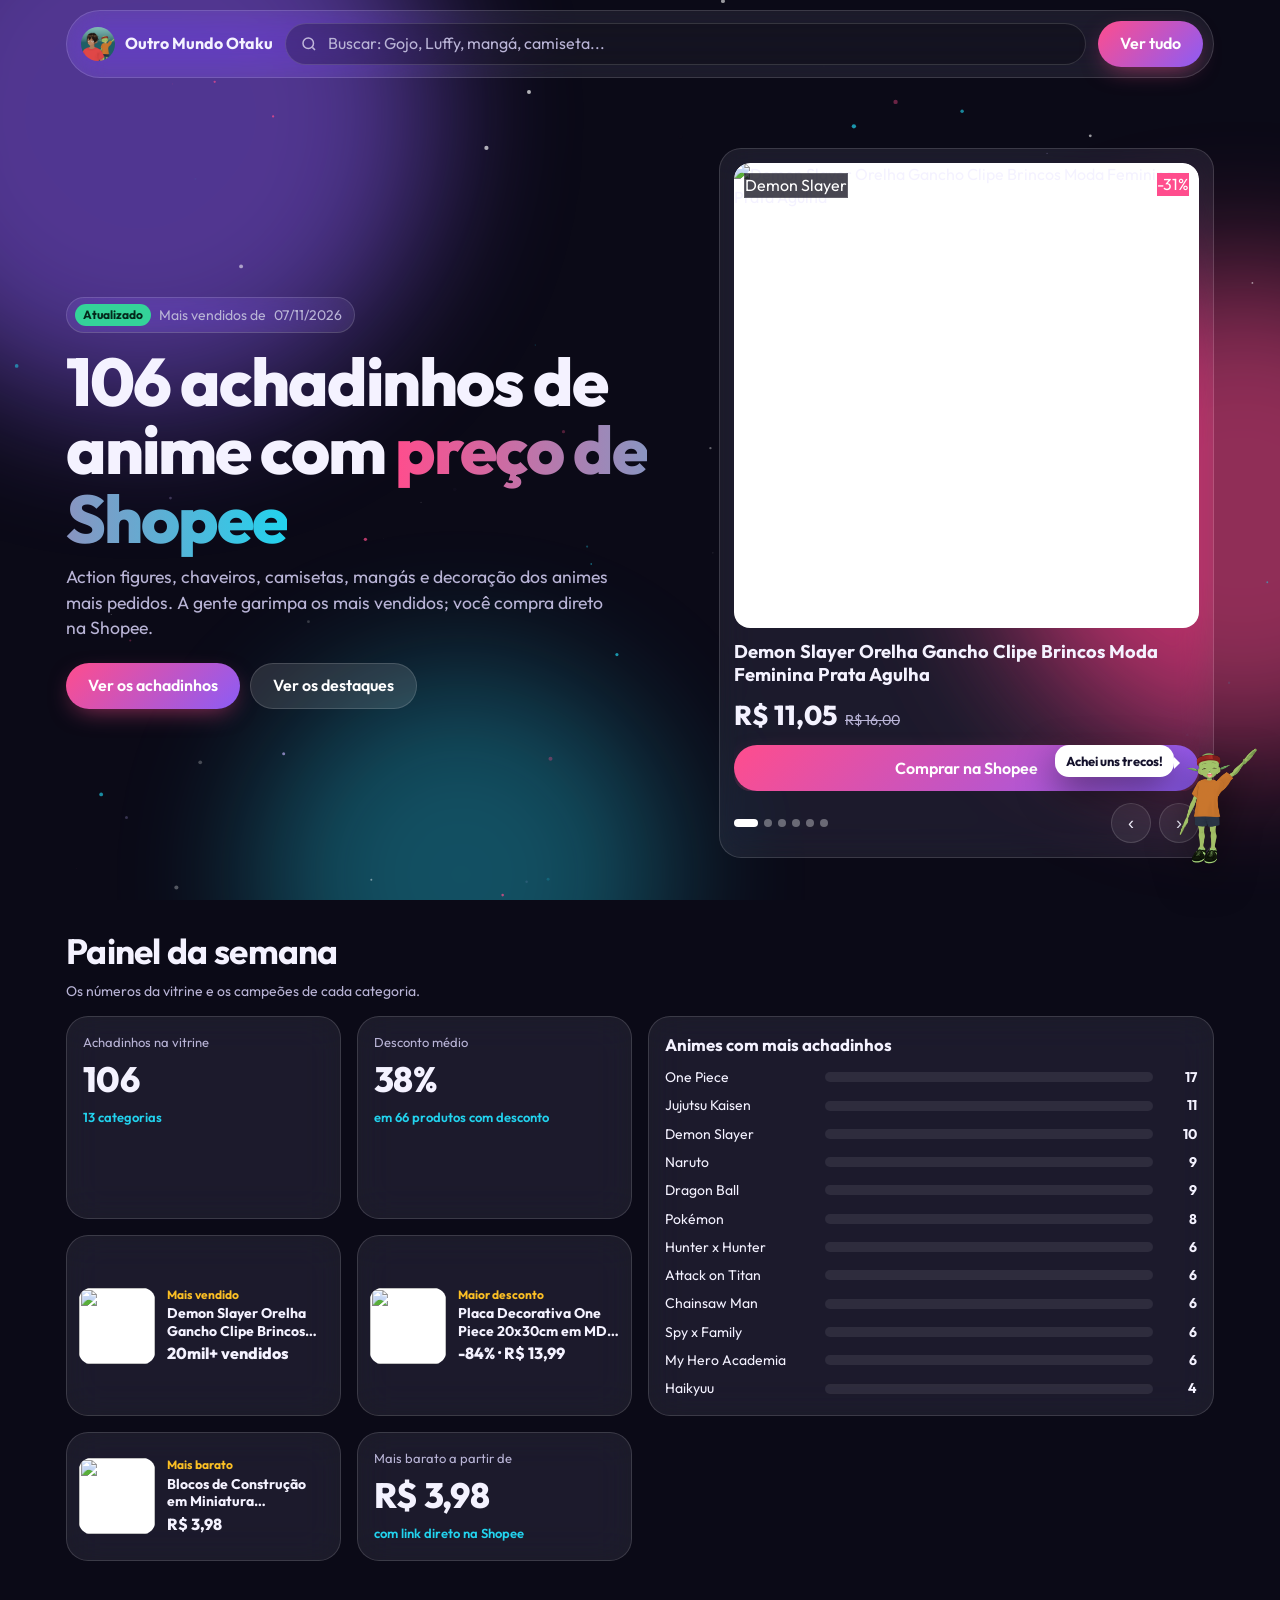
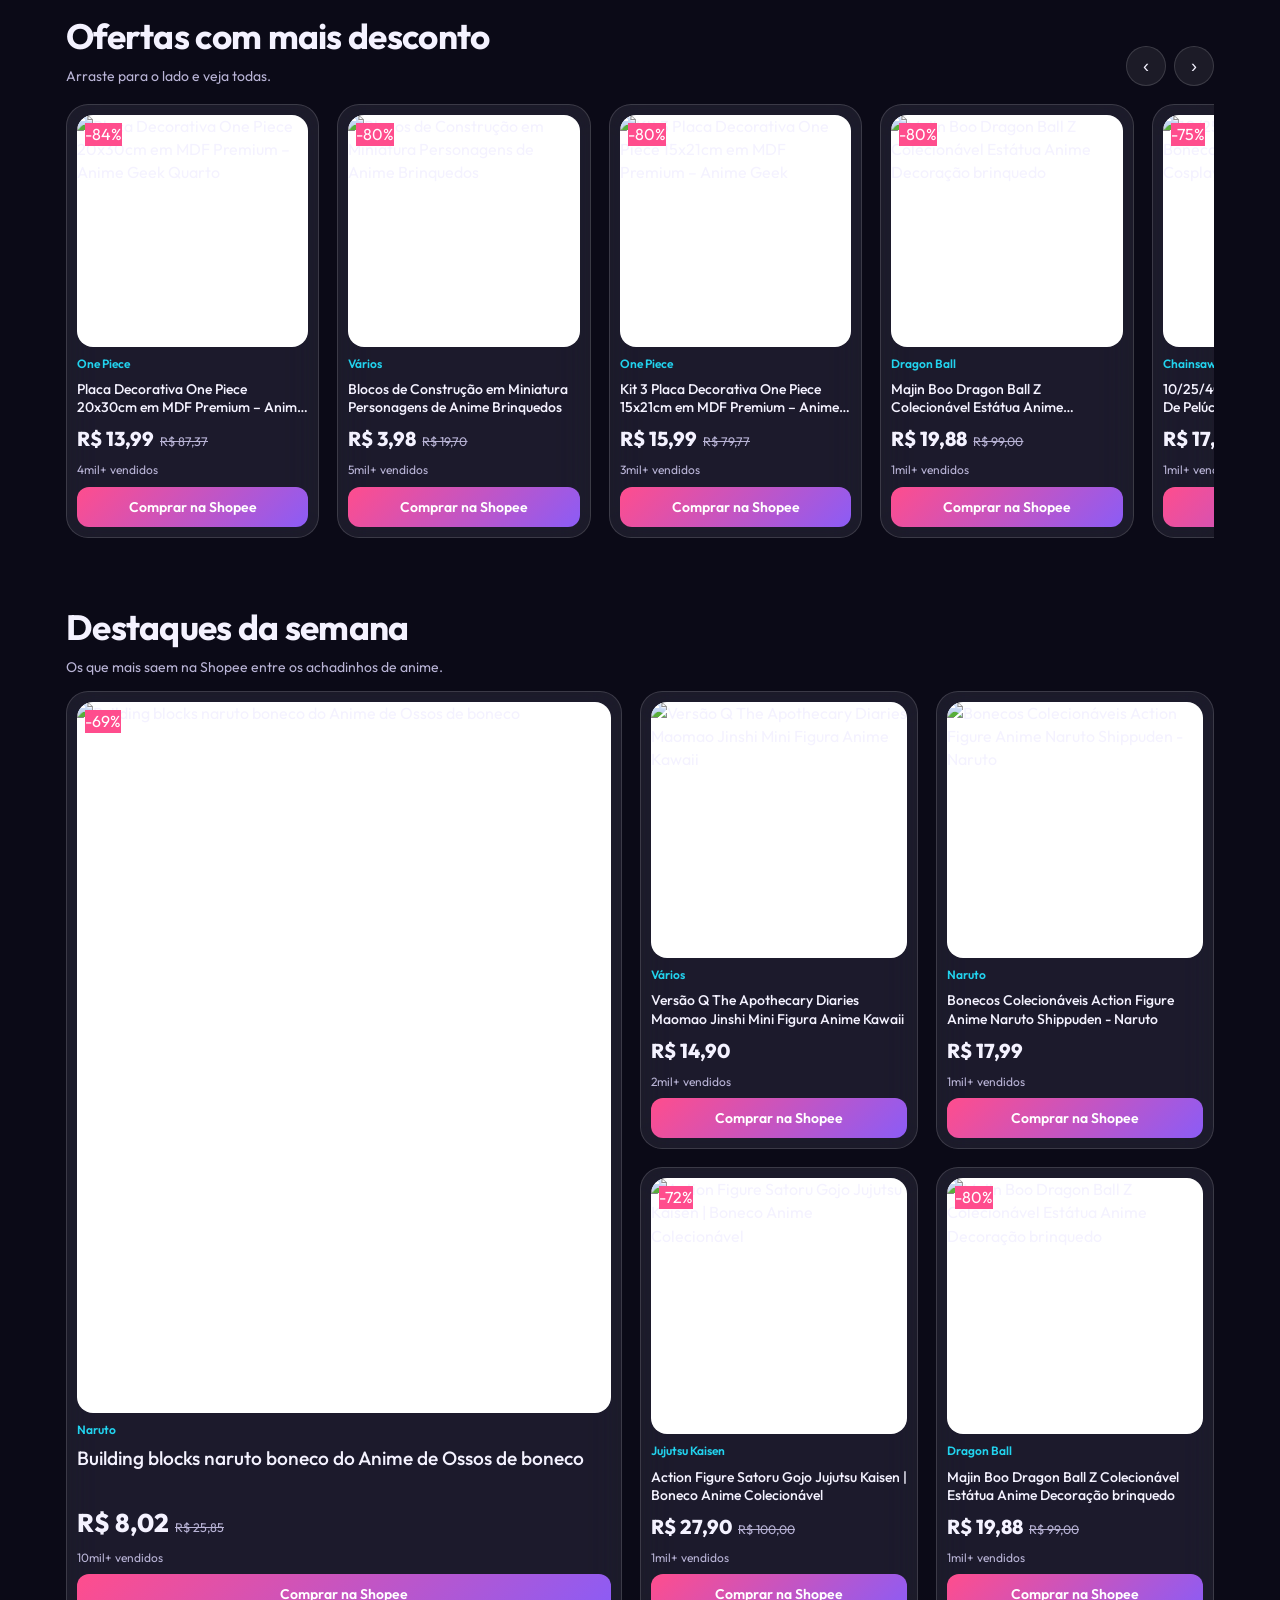
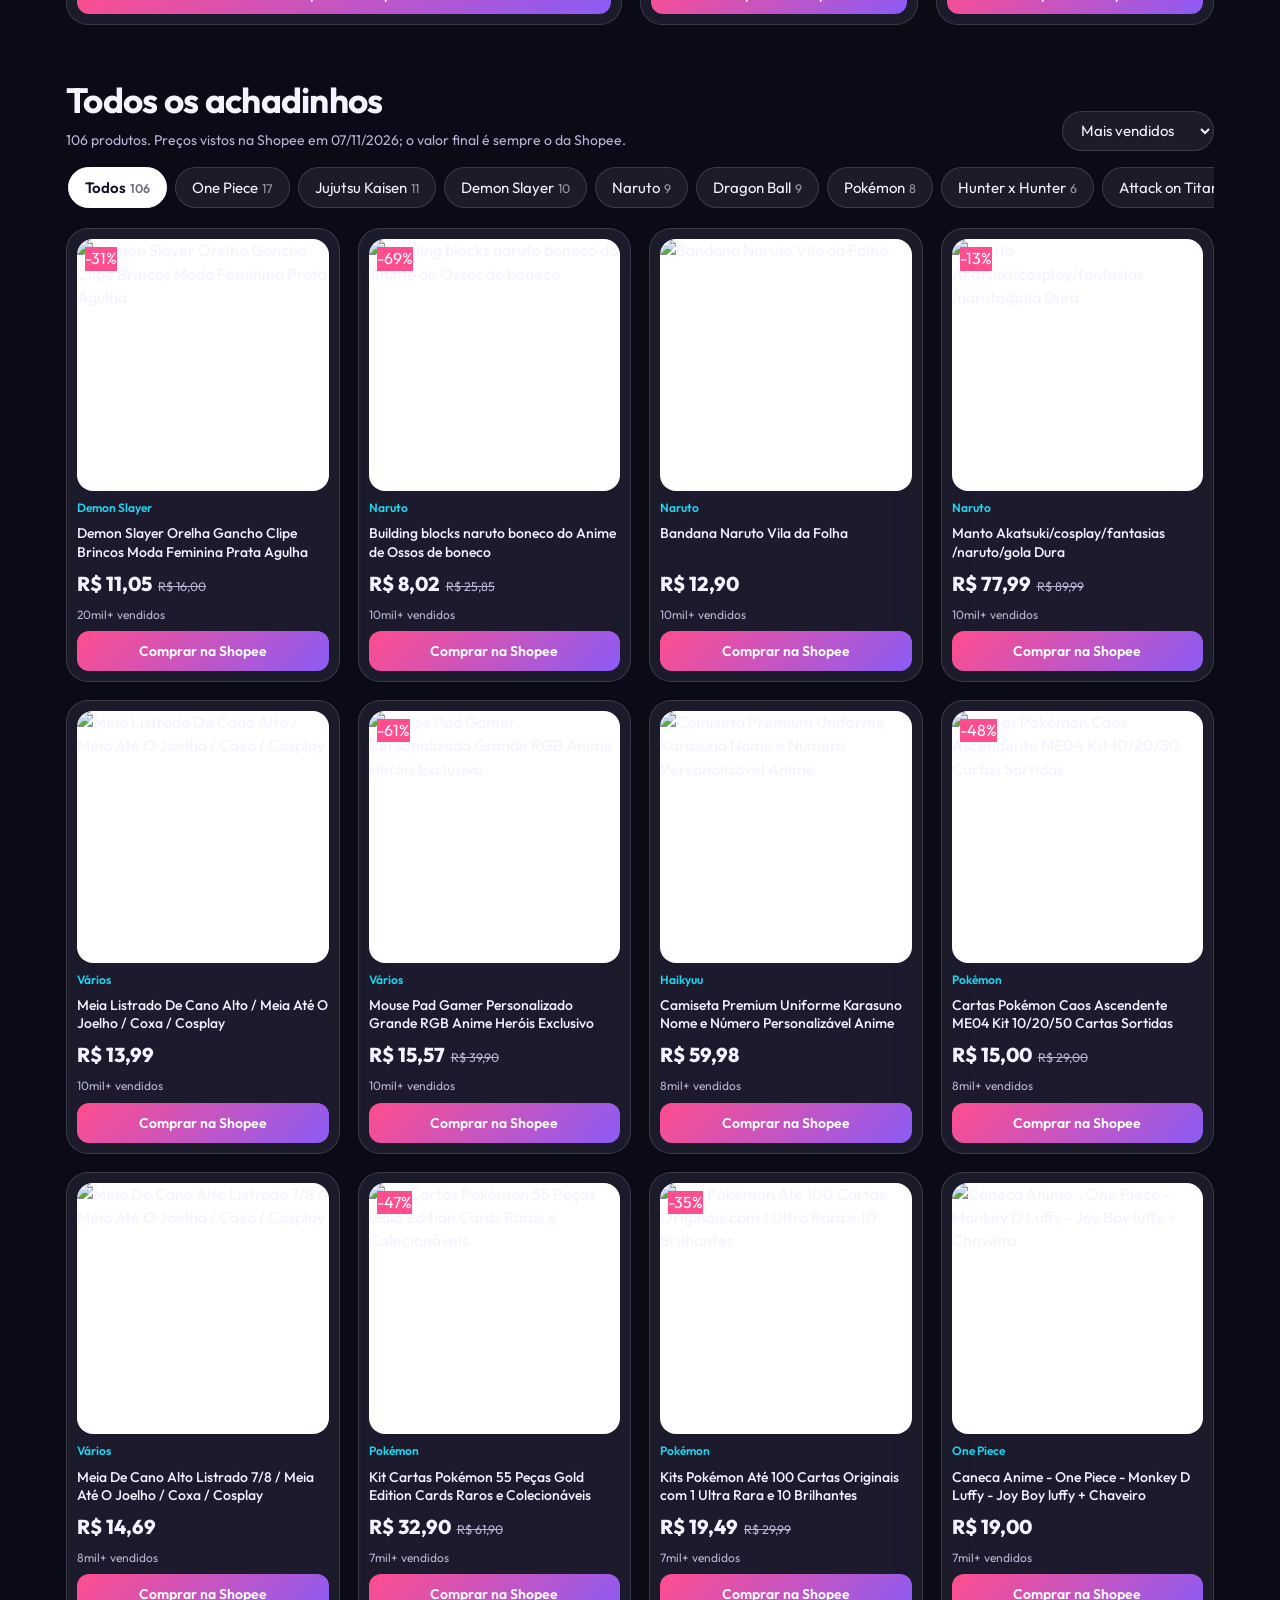
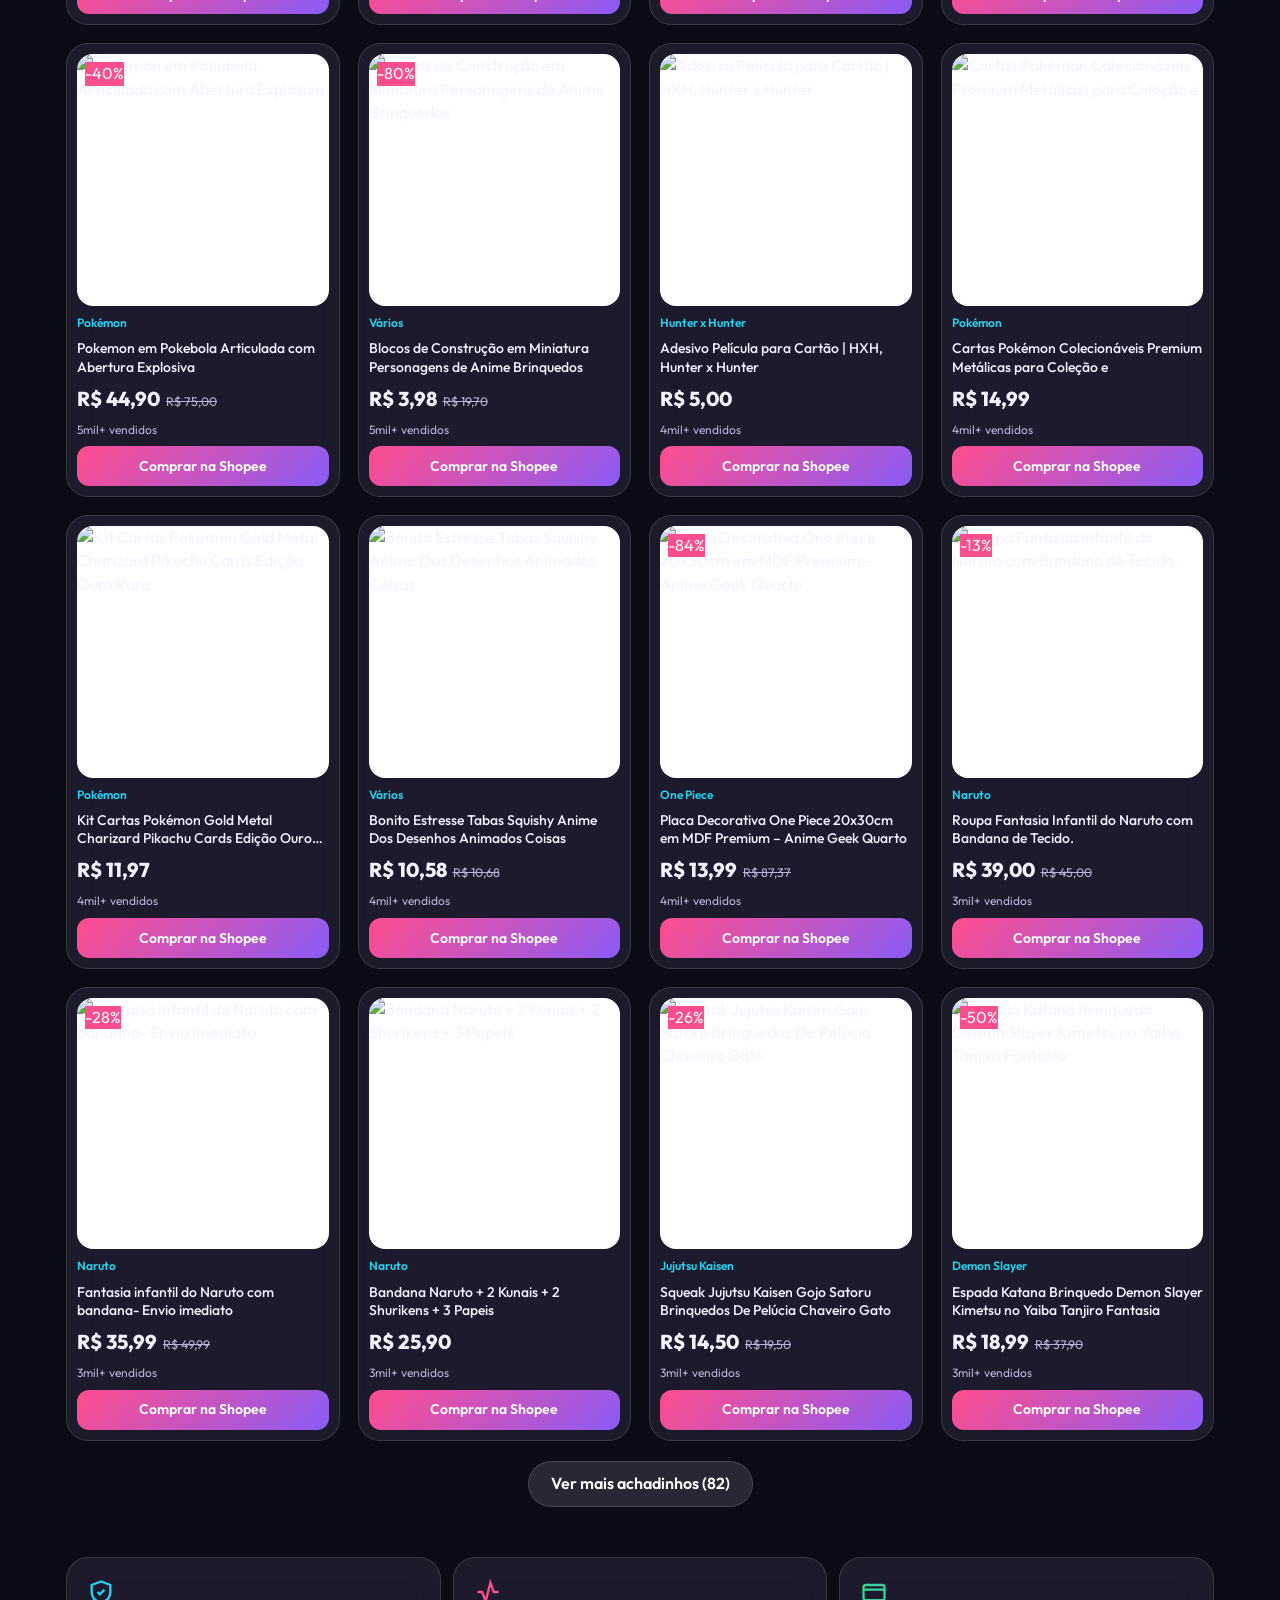
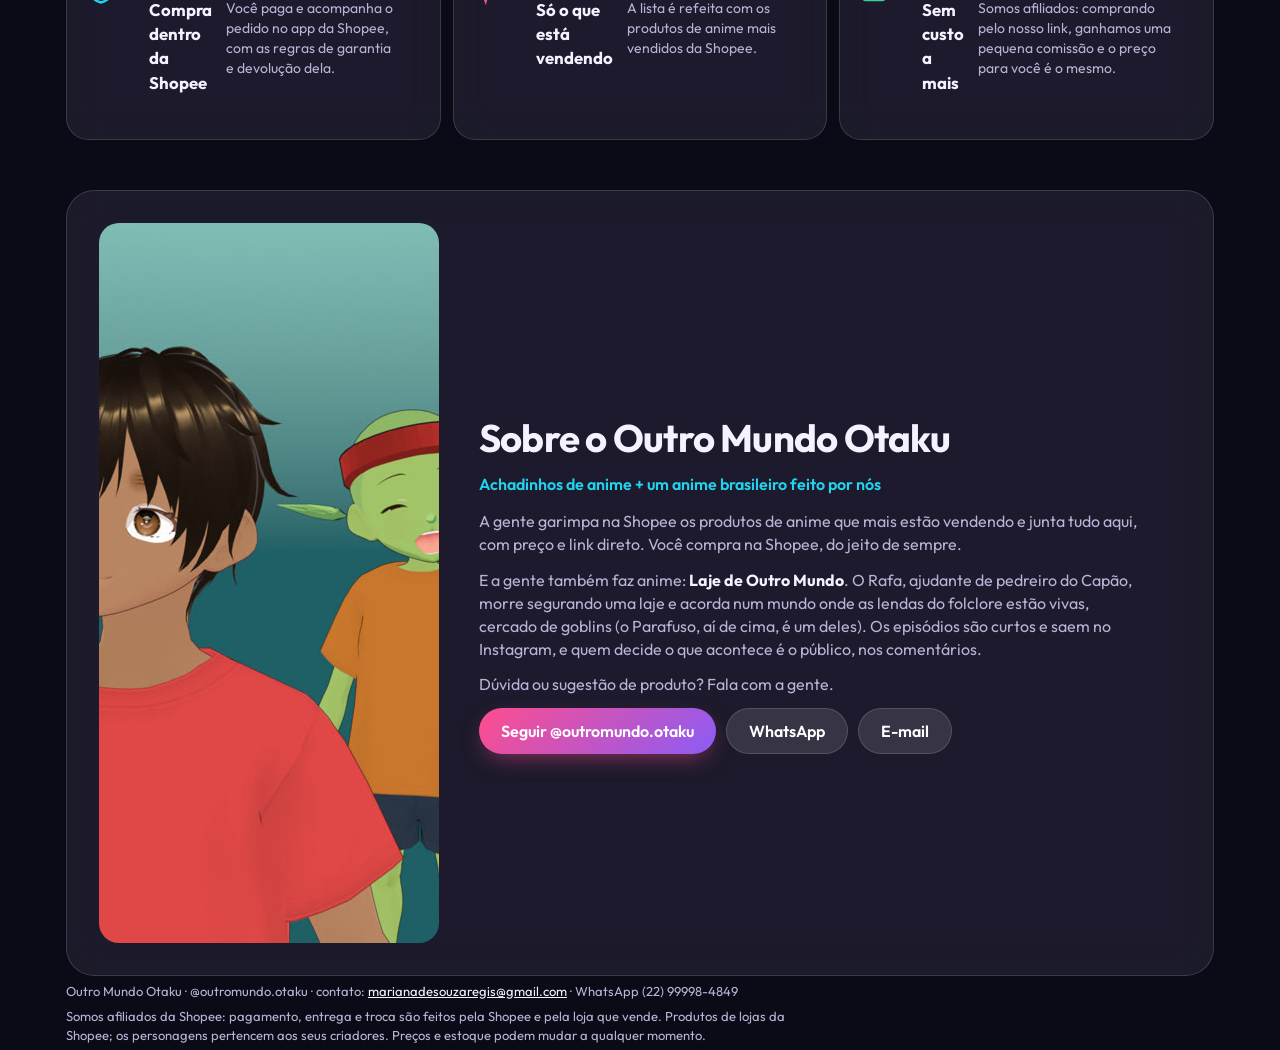
==== commit 383772a3: "Vitrine com 106 achadinhos e links de afiliada da Mariana, painel da semana, partículas e o Parafuso" ====
--- a/index.html
+++ b/index.html
@@ -4,128 +4,164 @@
 <meta charset="utf-8">
 <meta name="viewport" content="width=device-width, initial-scale=1, viewport-fit=cover">
 <title>Outro Mundo Otaku | Achadinhos de anime na Shopee</title>
-<meta name="description" content="Os produtos de anime mais vendidos da semana na Shopee: action figures, chaveiros, camisetas e decoração de One Piece, Jujutsu Kaisen, Dragon Ball, Naruto e mais.">
+<meta name="description" content="Mais de 100 achadinhos de anime mais vendidos na Shopee: action figures, chaveiros, camisetas, mangás e decoração de One Piece, Naruto, Jujutsu Kaisen, Demon Slayer, Dragon Ball e mais.">
 <meta property="og:title" content="Achadinhos de anime | Outro Mundo Otaku">
-<meta property="og:description" content="Os mais vendidos de anime na Shopee, com preço e link direto.">
+<meta property="og:description" content="Mais de 100 produtos de anime mais vendidos da Shopee, com preço e link direto.">
 <meta property="og:image" content="https://coldxx.github.io/outromundo/img/rafa-parafuso.jpg">
 <meta property="og:url" content="https://coldxx.github.io/outromundo/">
 <meta name="theme-color" content="#0b0a17">
 <link rel="icon" href="img/icone.png">
 <link rel="preconnect" href="https://fonts.googleapis.com">
 <link rel="preconnect" href="https://fonts.gstatic.com" crossorigin>
+<link rel="preconnect" href="https://down-br.img.susercontent.com">
 <link href="https://fonts.googleapis.com/css2?family=Outfit:wght@400;500;600;700;800&display=swap" rel="stylesheet">
 <style>
   :root {
-    --fundo: #0b0a17;
-    --texto: #f4f2ff;
-    --suave: #b9b4d6;
-    --vidro: rgba(255, 255, 255, 0.07);
-    --vidro-forte: rgba(255, 255, 255, 0.12);
-    --borda: rgba(255, 255, 255, 0.14);
-    --rosa: #ff4d8d;
-    --roxo: #8b5cf6;
-    --ciano: #22d3ee;
-    --verde: #34d399;
-    --raio: 22px;
-    --raio-p: 14px;
-    --margem: 16px;
+    --fundo: #0b0a17; --texto: #f4f2ff; --suave: #b9b4d6;
+    --vidro: rgba(255,255,255,.07); --vidro-forte: rgba(255,255,255,.12); --borda: rgba(255,255,255,.14);
+    --rosa: #ff4d8d; --roxo: #8b5cf6; --ciano: #22d3ee; --verde: #34d399; --amarelo: #fbbf24;
+    --raio: 22px; --raio-p: 14px; --margem: 16px;
   }
   * { box-sizing: border-box; }
-  html { -webkit-text-size-adjust: 100%; scroll-behavior: smooth; }
-  body {
-    margin: 0; min-height: 100vh;
-    font-family: "Outfit", system-ui, sans-serif;
-    color: var(--texto); background: var(--fundo);
-    line-height: 1.45; overflow-x: hidden;
-  }
-  /* luzes de fundo que dão cor ao vidro */
-  .luzes { position: fixed; inset: 0; z-index: -1; overflow: hidden; pointer-events: none; }
+  html { -webkit-text-size-adjust: 100%; scroll-behavior: smooth; overflow-x: clip; }
+  body { margin: 0; min-height: 100vh; font-family: "Outfit", system-ui, sans-serif; color: var(--texto); background: var(--fundo); line-height: 1.45; overflow-x: hidden; }
+  .luzes { position: fixed; inset: 0; z-index: -2; overflow: hidden; pointer-events: none; }
   .luzes span { position: absolute; border-radius: 50%; filter: blur(70px); opacity: .55; animation: flutua 18s ease-in-out infinite alternate; }
   .luzes span:nth-child(1) { width: 46vmax; height: 46vmax; background: var(--roxo); top: -14vmax; left: -12vmax; }
   .luzes span:nth-child(2) { width: 38vmax; height: 38vmax; background: var(--rosa); top: 30vh; right: -16vmax; animation-delay: -6s; }
   .luzes span:nth-child(3) { width: 32vmax; height: 32vmax; background: var(--ciano); bottom: -14vmax; left: 20vw; opacity: .35; animation-delay: -12s; }
   @keyframes flutua { to { transform: translate(4vmax, 3vmax) scale(1.08); } }
-  @media (prefers-reduced-motion: reduce) { .luzes span { animation: none; } html { scroll-behavior: auto; } }
-
+  #particulas { position: fixed; inset: 0; z-index: -1; pointer-events: none; }
   img { display: block; max-width: 100%; }
   a { color: inherit; }
   .miolo { max-width: 1180px; margin: 0 auto; padding: 0 var(--margem); }
-  .vidro {
-    background: var(--vidro);
-    border: 1px solid var(--borda);
-    -webkit-backdrop-filter: blur(18px) saturate(150%);
-            backdrop-filter: blur(18px) saturate(150%);
-  }
+  .vidro { background: var(--vidro); border: 1px solid var(--borda); -webkit-backdrop-filter: blur(18px) saturate(150%); backdrop-filter: blur(18px) saturate(150%); }
   :focus-visible { outline: 2px solid var(--ciano); outline-offset: 3px; }
+  .botao { display: inline-flex; align-items: center; justify-content: center; gap: 8px; min-height: 46px; padding: 0 22px; border-radius: 999px; border: 0; cursor: pointer; font: inherit; font-weight: 600; color: #fff; text-decoration: none; background: linear-gradient(135deg, var(--rosa), var(--roxo)); box-shadow: 0 8px 24px -8px rgba(255,77,141,.6); transition: transform .15s ease, box-shadow .2s ease, filter .2s; }
+  .botao:hover { filter: brightness(1.1); box-shadow: 0 10px 30px -8px rgba(255,77,141,.8); }
+  .botao:active { transform: scale(.97); }
+  .botao.claro { background: var(--vidro-forte); border: 1px solid var(--borda); box-shadow: none; }
 
   /* topo */
   .topo { position: sticky; top: 10px; z-index: 20; margin-top: 10px; }
-  .barra {
-    display: flex; align-items: center; gap: 12px;
-    padding: 10px 10px 10px 14px; border-radius: 999px;
-  }
+  .barra { display: flex; align-items: center; gap: 12px; padding: 10px 10px 10px 14px; border-radius: 999px; }
   .logo { display: flex; align-items: center; gap: 10px; text-decoration: none; font-weight: 700; white-space: nowrap; }
   .logo img { width: 34px; height: 34px; border-radius: 50%; }
   .logo span { display: none; }
-  .busca {
-    flex: 1; display: flex; align-items: center; gap: 8px;
-    background: rgba(0,0,0,.25); border: 1px solid var(--borda); border-radius: 999px; padding: 0 14px; min-height: 42px;
-  }
+  .busca { flex: 1; display: flex; align-items: center; gap: 8px; background: rgba(0,0,0,.25); border: 1px solid var(--borda); border-radius: 999px; padding: 0 14px; min-height: 42px; }
   .busca svg { flex: none; opacity: .7; }
   .busca input { flex: 1; min-width: 0; background: none; border: 0; color: var(--texto); font: inherit; font-size: 16px; outline: none; }
   .busca input::placeholder { color: var(--suave); }
-  .botao {
-    display: inline-flex; align-items: center; justify-content: center; gap: 8px;
-    min-height: 46px; padding: 0 22px; border-radius: 999px; border: 0; cursor: pointer;
-    font: inherit; font-weight: 600; color: #fff; text-decoration: none;
-    background: linear-gradient(135deg, var(--rosa), var(--roxo));
-    box-shadow: 0 8px 24px -8px rgba(255, 77, 141, .6);
-    transition: transform .15s ease, box-shadow .2s ease, filter .2s;
-  }
-  .botao:hover { filter: brightness(1.1); box-shadow: 0 10px 30px -8px rgba(255, 77, 141, .8); }
-  .botao:active { transform: scale(.97); }
   .barra .botao { display: none; }
-  @media (min-width: 720px) {
-    .logo span { display: inline; }
-    .barra .botao { display: inline-flex; }
-  }
-
-  /* destaque */
-  .heroi { display: grid; gap: 22px; padding: 34px 0 10px; align-items: center; }
-  .selo-topo {
-    display: inline-flex; align-items: center; gap: 8px; width: fit-content;
-    padding: 6px 12px 6px 8px; border-radius: 999px; font-size: 14px; color: var(--suave);
-  }
+  @media (min-width: 720px) { .logo span { display: inline; } .barra .botao { display: inline-flex; } }
+
+  /* hero */
+  .heroi { display: grid; grid-template-columns: minmax(0, 1fr); gap: 22px; padding: 34px 0 10px; align-items: center; }
+  .heroi > * { min-width: 0; }
+  .selo-topo { display: inline-flex; align-items: center; gap: 8px; width: fit-content; padding: 6px 12px 6px 8px; border-radius: 999px; font-size: 14px; color: var(--suave); }
   .selo-topo b { background: var(--verde); color: #04281b; border-radius: 999px; padding: 2px 8px; font-size: 12px; }
   h1 { font-size: clamp(2.2rem, 7.5vw, 4.2rem); line-height: 1.02; letter-spacing: -0.03em; margin: 14px 0 12px; font-weight: 800; }
   h1 em { font-style: normal; background: linear-gradient(90deg, var(--rosa), var(--ciano)); -webkit-background-clip: text; background-clip: text; color: transparent; }
   .heroi p.sub { color: var(--suave); font-size: 1.1rem; margin: 0 0 22px; max-width: 46ch; }
-  .numeros { display: flex; flex-wrap: wrap; gap: 10px; margin-top: 22px; }
-  .numeros div { border-radius: var(--raio-p); padding: 10px 14px; }
-  .numeros strong { display: block; font-size: 1.25rem; }
-  .numeros span { font-size: 13px; color: var(--suave); }
-
-  .estrela { border-radius: var(--raio); padding: 14px; display: grid; gap: 14px; position: relative; }
-  .estrela .tag { position: absolute; top: 24px; left: 24px; z-index: 2; }
-  .estrela .foto { background: #fff; border-radius: 16px; aspect-ratio: 1; overflow: hidden; }
-  .estrela .foto img { width: 100%; height: 100%; object-fit: contain; transition: transform .5s ease; }
-  .estrela:hover .foto img { transform: scale(1.04); }
-  .estrela h2 { font-size: 1.35rem; margin: 2px 0 0; line-height: 1.2; }
-  .linha-preco { display: flex; align-items: baseline; gap: 10px; flex-wrap: wrap; }
-  .preco { font-size: 1.7rem; font-weight: 800; }
-  .antes { color: var(--suave); text-decoration: line-through; font-size: .95rem; }
-  .estrela .botao { width: 100%; }
+  .acoes-heroi { display: flex; flex-wrap: wrap; gap: 10px; }
+  .palco { position: relative; }
+  .mascote { position: fixed; z-index: 30; right: 8px; bottom: 8px; width: 74px; animation: boia 4.5s ease-in-out infinite; filter: drop-shadow(0 14px 18px rgba(0,0,0,.5)); transition: transform .2s; }
+  .mascote img { width: 100%; height: auto; }
+  .mascote:active { transform: scale(.94); }
+  .balao { position: absolute; right: 78%; top: 6px; background: #fff; color: #14112b; font-weight: 700; font-size: 13px; padding: 7px 11px; border-radius: 14px; white-space: nowrap; opacity: 0; transform: translateY(6px); transition: opacity .3s, transform .3s; pointer-events: none; }
+  .balao::after { content: ""; position: absolute; right: -6px; top: 12px; border: 6px solid transparent; border-left-color: #fff; border-right: 0; }
+  .mascote.fala .balao, .mascote:hover .balao, .mascote:focus-visible .balao { opacity: 1; transform: none; }
+  @keyframes boia { 0%, 100% { transform: translateY(0) rotate(-2deg); } 50% { transform: translateY(-14px) rotate(2deg); } }
   @media (min-width: 900px) {
-    .heroi { grid-template-columns: minmax(0, 1.15fr) minmax(0, .85fr); gap: 48px; padding: 64px 0 24px; }
-    .estrela { grid-template-columns: 1fr; }
-  }
+    .heroi { grid-template-columns: minmax(0, 1.1fr) minmax(0, .9fr); gap: 48px; padding: 70px 0 24px; }
+    .mascote { width: 118px; right: 14px; bottom: 14px; }
+  }
+}
 
   .tag { display: inline-block; font-size: 12px; font-weight: 700; padding: 4px 10px; border-radius: 999px; }
   .tag.desc { background: var(--rosa); color: #fff; }
   .tag.top { background: rgba(11,10,23,.75); color: #fff; border: 1px solid var(--borda); }
-
-  /* filtros */
-  .vitrine { padding: 34px 0 20px; }
+  .linha-preco { display: flex; align-items: baseline; gap: 8px; flex-wrap: wrap; }
+  .preco { font-size: 1.7rem; font-weight: 800; }
+  .antes { color: var(--suave); text-decoration: line-through; font-size: .9rem; }
+
+  /* slide */
+  .slider { position: relative; border-radius: var(--raio); padding: 14px; }
+  .janela { overflow: hidden; border-radius: 16px; }
+  .slides { display: flex; transition: transform .6s cubic-bezier(.2,.7,.2,1); }
+  .slide { flex: 0 0 100%; min-width: 0; display: grid; gap: 10px; text-decoration: none; }
+  .slide .foto { position: relative; background: #fff; border-radius: 16px; aspect-ratio: 1; overflow: hidden; }
+  .slide .foto img { width: 100%; height: 100%; object-fit: contain; }
+  .slide .foto .tag { position: absolute; top: 10px; left: 10px; }
+  .slide .foto .tag + .tag { left: auto; right: 10px; }
+  .slide h2 { font-size: 1.15rem; margin: 2px 0 0; line-height: 1.25; min-height: 2.5em; display: -webkit-box; -webkit-line-clamp: 2; -webkit-box-orient: vertical; overflow: hidden; }
+  .slide .botao { width: 100%; }
+  .slider-nav { display: flex; align-items: center; justify-content: space-between; margin-top: 12px; }
+  .pontos { display: flex; gap: 6px; }
+  .pontos button { width: 8px; height: 8px; padding: 0; border-radius: 999px; border: 0; background: rgba(255,255,255,.35); cursor: pointer; transition: width .3s, background .3s; }
+  .pontos button[aria-current="true"] { width: 24px; background: #fff; }
+  .setas { display: flex; gap: 8px; }
+  .seta { width: 40px; height: 40px; border-radius: 50%; display: grid; place-items: center; cursor: pointer; color: var(--texto); background: var(--vidro); border: 1px solid var(--borda); font-size: 18px; transition: background .2s, transform .15s; }
+  .seta:hover { background: var(--vidro-forte); }
+  .seta:active { transform: scale(.92); }
+
+  /* painel de destaques */
+  .bloco { padding: 44px 0 6px; }
+  .bloco-cab { display: flex; align-items: end; justify-content: space-between; gap: 12px; margin-bottom: 14px; }
+  .bloco-cab h2 { font-size: clamp(1.6rem, 4vw, 2.2rem); margin: 0; letter-spacing: -0.02em; }
+  .bloco-cab p { margin: 4px 0 0; color: var(--suave); font-size: 14px; }
+  .painel { display: grid; gap: 12px; grid-template-columns: repeat(2, minmax(0, 1fr)); }
+  @media (min-width: 900px) { .painel { grid-template-columns: repeat(4, minmax(0, 1fr)); gap: 16px; } }
+  .numero { border-radius: var(--raio); padding: 16px; }
+  .numero span { display: block; font-size: 13px; color: var(--suave); }
+  .numero strong { display: block; font-size: clamp(1.6rem, 5vw, 2.2rem); font-weight: 800; letter-spacing: -0.02em; margin-top: 2px; }
+  .numero small { color: var(--ciano); font-size: 13px; font-weight: 600; }
+  .recorde { border-radius: var(--raio); padding: 12px; display: grid; grid-template-columns: 76px 1fr; gap: 12px; align-items: center; text-decoration: none; transition: transform .2s, background .2s; }
+  .recorde:hover { transform: translateY(-3px); background: var(--vidro-forte); }
+  .recorde img { width: 76px; height: 76px; border-radius: 12px; background: #fff; object-fit: contain; }
+  .recorde span { display: block; font-size: 12px; font-weight: 700; color: var(--amarelo); text-transform: none; }
+  .recorde b { display: -webkit-box; -webkit-line-clamp: 2; -webkit-box-orient: vertical; overflow: hidden; font-size: 14px; line-height: 1.25; margin: 2px 0; }
+  .recorde em { font-style: normal; font-weight: 800; }
+  .ranking { grid-column: 1 / -1; border-radius: var(--raio); padding: 16px; }
+  .ranking h3 { margin: 0 0 10px; font-size: 1.05rem; }
+  .barras { display: grid; gap: 8px; }
+  .barras button { all: unset; cursor: pointer; display: grid; grid-template-columns: 130px 1fr 34px; gap: 10px; align-items: center; font-size: 14px; }
+  .barras button:focus-visible { outline: 2px solid var(--ciano); border-radius: 6px; }
+  .barras .trilha { height: 10px; border-radius: 999px; background: rgba(255,255,255,.08); overflow: hidden; }
+  .barras .enche { height: 100%; border-radius: 999px; background: linear-gradient(90deg, var(--rosa), var(--ciano)); transform-origin: left; transform: scaleX(0); transition: transform 1s cubic-bezier(.2,.7,.2,1); }
+  .barras b { text-align: right; }
+  @media (min-width: 900px) { .ranking { grid-column: span 2; grid-row: span 2; } .barras button { grid-template-columns: 150px 1fr 34px; } }
+
+  /* carrossel e cards */
+  .trilho { display: grid; grid-auto-flow: column; grid-auto-columns: 68%; gap: 12px; overflow-x: auto; scroll-snap-type: x mandatory; padding: 4px 2px 14px; scrollbar-width: none; }
+  .trilho::-webkit-scrollbar { display: none; }
+  .trilho .card { scroll-snap-align: start; }
+  @media (min-width: 700px) { .trilho { grid-auto-columns: 32%; gap: 16px; } }
+  @media (min-width: 1040px) { .trilho { grid-auto-columns: calc((100% - 3 * 18px) / 4.3); gap: 18px; } }
+  .card { border-radius: var(--raio); padding: 10px; display: flex; flex-direction: column; gap: 8px; text-decoration: none; transition: transform .25s ease, background .25s, border-color .25s; }
+  .card:hover { transform: translateY(-4px); background: var(--vidro-forte); border-color: rgba(255,255,255,.28); }
+  .card .foto { position: relative; background: #fff; border-radius: 16px; aspect-ratio: 1; overflow: hidden; }
+  .card .foto img { width: 100%; height: 100%; object-fit: contain; transition: transform .4s ease; }
+  .card:hover .foto img { transform: scale(1.05); }
+  .card .tag { position: absolute; top: 8px; left: 8px; }
+  .card .anime { font-size: 12px; color: var(--ciano); font-weight: 600; }
+  .card .nome { font-size: 14px; line-height: 1.3; margin: 0; font-weight: 500; display: -webkit-box; -webkit-line-clamp: 2; -webkit-box-orient: vertical; overflow: hidden; min-height: 2.6em; }
+  .card .linha-preco { gap: 6px; margin-top: auto; }
+  .card .preco { font-size: 1.25rem; }
+  .card .antes { font-size: .78rem; }
+  .card .vendidos { font-size: 12px; color: var(--suave); }
+  .card .comprar { display: flex; align-items: center; justify-content: center; min-height: 40px; border-radius: 12px; font-weight: 600; font-size: 14px; color: #fff; background: linear-gradient(135deg, var(--rosa), var(--roxo)); }
+  .destaques { display: grid; gap: 12px; grid-template-columns: repeat(2, minmax(0, 1fr)); }
+  .destaques .card:first-child { grid-column: 1 / -1; }
+  .destaques .card:first-child .nome { font-size: 1.2rem; }
+  .destaques .card:first-child .preco { font-size: 1.6rem; }
+  @media (min-width: 900px) {
+    .destaques { grid-template-columns: 2fr 1fr 1fr; gap: 18px; }
+    .destaques .card:first-child { grid-column: 1; grid-row: 1 / span 2; }
+    .destaques .card:first-child .foto { aspect-ratio: auto; flex: 1; min-height: 360px; }
+  }
+
+  /* todos */
   .cab-vitrine { display: flex; flex-wrap: wrap; align-items: end; justify-content: space-between; gap: 12px; }
   .cab-vitrine h2 { font-size: clamp(1.6rem, 4vw, 2.2rem); margin: 0; letter-spacing: -0.02em; }
   .cab-vitrine p { margin: 4px 0 0; color: var(--suave); font-size: 14px; }
@@ -133,149 +169,62 @@
   .ordem option { color: #111; }
   .filtros { display: flex; gap: 8px; overflow-x: auto; padding: 16px 2px 6px; scrollbar-width: none; }
   .filtros::-webkit-scrollbar { display: none; }
-  .filtro {
-    flex: none; border-radius: 999px; padding: 9px 16px; cursor: pointer;
-    font: inherit; font-size: 15px; color: var(--texto); background: var(--vidro); border: 1px solid var(--borda);
-    transition: background .2s, border-color .2s, transform .15s;
-  }
+  .filtro { flex: none; border-radius: 999px; padding: 9px 16px; cursor: pointer; font: inherit; font-size: 15px; color: var(--texto); background: var(--vidro); border: 1px solid var(--borda); transition: background .2s, transform .15s; }
   .filtro:hover { background: var(--vidro-forte); }
   .filtro:active { transform: scale(.96); }
   .filtro[aria-pressed="true"] { background: #fff; color: #14112b; border-color: #fff; font-weight: 600; }
-
-  /* grade de produtos */
+  .filtro small { opacity: .6; margin-left: 4px; }
   .grade { display: grid; grid-template-columns: repeat(2, minmax(0, 1fr)); gap: 12px; padding-top: 14px; }
   @media (min-width: 700px) { .grade { grid-template-columns: repeat(3, minmax(0, 1fr)); gap: 16px; } }
   @media (min-width: 1040px) { .grade { grid-template-columns: repeat(4, minmax(0, 1fr)); gap: 18px; } }
-  .card {
-    border-radius: var(--raio); padding: 10px; display: flex; flex-direction: column; gap: 10px;
-    text-decoration: none; transition: transform .25s ease, background .25s, border-color .25s;
-  }
-  .card:hover { transform: translateY(-4px); background: var(--vidro-forte); border-color: rgba(255,255,255,.28); }
-  .card .foto { position: relative; background: #fff; border-radius: 16px; aspect-ratio: 1; overflow: hidden; }
-  .card .foto img { width: 100%; height: 100%; object-fit: contain; transition: transform .4s ease; }
-  .card:hover .foto img { transform: scale(1.05); }
-  .card .tag { position: absolute; top: 8px; left: 8px; }
-  .card .anime { font-size: 12px; color: var(--ciano); font-weight: 600; }
-  .card .nome {
-    font-size: 15px; line-height: 1.3; margin: 0;
-    display: -webkit-box; -webkit-line-clamp: 2; -webkit-box-orient: vertical; overflow: hidden; min-height: 2.6em;
-  }
-  .card .linha-preco { gap: 6px; margin-top: auto; }
-  .card .preco { font-size: 1.3rem; }
-  .card .antes { font-size: .8rem; }
-  .card .envio { font-size: 12px; color: var(--suave); }
-  .card .comprar {
-    display: flex; align-items: center; justify-content: center; min-height: 42px; border-radius: 12px;
-    font-weight: 600; font-size: 15px; color: #fff; background: linear-gradient(135deg, var(--rosa), var(--roxo));
-  }
+  .mais { display: flex; justify-content: center; padding: 20px 0 0; }
   .vazio { grid-column: 1 / -1; text-align: center; color: var(--suave); padding: 40px 0; }
 
-  /* confiança */
-  .confia { display: grid; gap: 12px; padding: 40px 0 10px; }
+  .confia { display: grid; gap: 12px; padding: 44px 0 10px; }
   @media (min-width: 800px) { .confia { grid-template-columns: repeat(3, 1fr); } }
   .confia div { border-radius: var(--raio); padding: 20px; display: flex; gap: 14px; align-items: flex-start; }
   .confia svg { flex: none; }
   .confia h3 { margin: 0 0 4px; font-size: 1.05rem; }
   .confia p { margin: 0; color: var(--suave); font-size: 14px; }
 
-  /* anime, discreto */
-  .anime-faixa { margin: 30px 0 10px; border-radius: var(--raio); padding: 16px; display: flex; gap: 14px; align-items: center; }
-  .anime-faixa img { width: 56px; height: 56px; border-radius: 14px; object-fit: cover; flex: none; }
-  .anime-faixa p { margin: 0; font-size: 14px; color: var(--suave); }
-  .anime-faixa strong { color: var(--texto); }
-  .anime-faixa a { margin-left: auto; white-space: nowrap; font-size: 14px; font-weight: 600; color: var(--ciano); text-decoration: none; }
-
-  footer { padding: 26px 0 40px; color: var(--suave); font-size: 13px; }
-  footer p { margin: 6px 0; max-width: 80ch; }
-
-  /* slide do topo */
-  .heroi { grid-template-columns: minmax(0, 1fr); }
-  .heroi > * { min-width: 0; }
-  .slider { position: relative; border-radius: var(--raio); padding: 14px; min-width: 0; }
-  .janela { overflow: hidden; border-radius: 16px; }
-  .slides { display: flex; transition: transform .6s cubic-bezier(.2, .7, .2, 1); }
-  .slide { flex: 0 0 100%; min-width: 0; display: grid; gap: 12px; text-decoration: none; }
-  @media (prefers-reduced-motion: reduce) { .slides { transition: none; } }
-  .slide .foto { position: relative; background: #fff; border-radius: 16px; aspect-ratio: 1; overflow: hidden; }
-  .slide .foto img { width: 100%; height: 100%; object-fit: contain; }
-  .slide .foto .tag { position: absolute; top: 10px; left: 10px; }
-  .slide .foto .tag + .tag { left: auto; right: 10px; }
-  .slide h2 { font-size: 1.3rem; margin: 2px 0 0; line-height: 1.2; min-height: 2.4em; }
-  .slide .botao { width: 100%; }
-  .slider-nav { display: flex; align-items: center; justify-content: space-between; margin-top: 12px; }
-  .pontos { display: flex; gap: 6px; }
-  .pontos button { width: 8px; height: 8px; padding: 0; border-radius: 999px; border: 0; background: rgba(255,255,255,.35); cursor: pointer; transition: width .3s, background .3s; }
-  .pontos button[aria-current="true"] { width: 24px; background: #fff; }
-  .setas { display: flex; gap: 8px; }
-  .seta {
-    width: 40px; height: 40px; border-radius: 50%; display: grid; place-items: center; cursor: pointer;
-    color: var(--texto); background: var(--vidro); border: 1px solid var(--borda); font-size: 18px;
-    transition: background .2s, transform .15s;
-  }
-  .seta:hover { background: var(--vidro-forte); }
-  .seta:active { transform: scale(.92); }
-
-  /* carrossel de ofertas */
-  .bloco { padding: 40px 0 6px; }
-  .bloco-cab { display: flex; align-items: end; justify-content: space-between; gap: 12px; margin-bottom: 14px; }
-  .bloco-cab h2 { font-size: clamp(1.6rem, 4vw, 2.2rem); margin: 0; letter-spacing: -0.02em; }
-  .bloco-cab p { margin: 4px 0 0; color: var(--suave); font-size: 14px; }
-  .trilho {
-    display: grid; grid-auto-flow: column; grid-auto-columns: 68%; gap: 12px;
-    overflow-x: auto; scroll-snap-type: x mandatory; padding: 4px 2px 14px; scrollbar-width: none;
-  }
-  .trilho::-webkit-scrollbar { display: none; }
-  .trilho .card { scroll-snap-align: start; }
-  @media (min-width: 700px) { .trilho { grid-auto-columns: 32%; gap: 16px; } }
-  @media (min-width: 1040px) { .trilho { grid-auto-columns: calc((100% - 3 * 18px) / 4.3); gap: 18px; } }
-
-  /* destaques */
-  .destaques { display: grid; gap: 12px; grid-template-columns: repeat(2, minmax(0, 1fr)); }
-  .destaques .card:first-child { grid-column: 1 / -1; }
-  .destaques .card:first-child .nome { font-size: 1.25rem; }
-  .destaques .card:first-child .preco { font-size: 1.7rem; }
-  @media (min-width: 900px) {
-    .destaques { grid-template-columns: 2fr 1fr 1fr; grid-template-rows: auto auto; gap: 18px; }
-    .destaques .card:first-child { grid-column: 1; grid-row: 1 / span 2; }
-    .destaques .card:first-child .foto { aspect-ratio: auto; flex: 1; min-height: 360px; }
-    .destaques .card:first-child .foto img { object-fit: cover; }
-  }
-
-  /* sobre, antes do rodapé */
   .sobre { margin: 40px 0 0; border-radius: 28px; padding: 22px; display: grid; gap: 22px; align-items: center; }
   .sobre img { width: 100%; border-radius: 20px; aspect-ratio: 1; object-fit: cover; }
   .sobre h2 { font-size: clamp(1.6rem, 4vw, 2.4rem); margin: 0 0 6px; letter-spacing: -0.02em; }
   .sobre .quem { color: var(--ciano); font-weight: 600; margin: 0 0 14px; }
   .sobre p { color: var(--suave); margin: 0 0 12px; max-width: 60ch; }
   .sobre p strong { color: var(--texto); }
-  .sobre .botao { margin-top: 8px; }
-  .fatos { display: grid; grid-template-columns: repeat(3, 1fr); gap: 8px; margin: 18px 0 6px; }
-  .fatos div { border-radius: var(--raio-p); padding: 10px 12px; }
-  .fatos strong { display: block; }
-  .fatos span { font-size: 12px; color: var(--suave); }
+  .contato { display: flex; flex-wrap: wrap; gap: 10px; margin-top: 10px; }
   @media (min-width: 860px) { .sobre { grid-template-columns: 340px 1fr; padding: 32px; gap: 40px; } }
-
-  /* entrada suave dos cards */
+  footer { padding: 26px 0 40px; color: var(--suave); font-size: 13px; }
+  footer p { margin: 6px 0; max-width: 85ch; }
+  footer a { color: var(--texto); }
+
   .js .surge { opacity: 0; transform: translateY(16px); transition: opacity .5s ease, transform .5s ease; }
   .js .surge.dentro { opacity: 1; transform: none; }
-  @media (prefers-reduced-motion: reduce) { .js .surge { opacity: 1; transform: none; transition: none; } }
-  @supports not ((backdrop-filter: blur(1px)) or (-webkit-backdrop-filter: blur(1px))) {
-    .vidro { background: rgba(30, 26, 60, .92); }
-  }
+  @media (prefers-reduced-motion: reduce) {
+    html { scroll-behavior: auto; }
+    .luzes span, .mascote, .balao { animation: none; }
+    .slides { transition: none; }
+    .js .surge { opacity: 1; transform: none; transition: none; }
+    #particulas { display: none; }
+  }
+  @supports not ((backdrop-filter: blur(1px)) or (-webkit-backdrop-filter: blur(1px))) { .vidro { background: rgba(30,26,60,.92); } }
 </style>
 <script>document.documentElement.classList.add("js");</script>
 </head>
 <body>
 <div class="luzes" aria-hidden="true"><span></span><span></span><span></span></div>
+<canvas id="particulas" aria-hidden="true"></canvas>
+<a class="mascote fala" href="#vitrine" aria-label="Ir para os achadinhos"><span class="balao">Achei uns trecos!</span><img src="img/mascote.png" alt="" width="440" height="550"></a>
 
 <header class="topo miolo">
   <div class="barra vidro">
     <a class="logo" href="#"><img src="img/icone.png" alt="" width="34" height="34"><span>Outro Mundo Otaku</span></a>
     <label class="busca">
       <svg width="18" height="18" viewBox="0 0 24 24" fill="none" stroke="currentColor" stroke-width="2" aria-hidden="true"><circle cx="11" cy="11" r="7"/><path d="m20 20-3.5-3.5"/></svg>
-      <input id="busca" type="search" placeholder="Buscar: Gojo, Luffy, chaveiro..." aria-label="Buscar produto">
+      <input id="busca" type="search" placeholder="Buscar: Gojo, Luffy, mangá, camiseta..." aria-label="Buscar produto">
     </label>
-    <a class="botao" href="#vitrine">Ver ofertas</a>
+    <a class="botao" href="#vitrine">Ver tudo</a>
   </div>
 </header>
 
@@ -283,25 +232,30 @@
   <section class="heroi">
     <div>
       <span class="selo-topo vidro"><b>Atualizado</b> Mais vendidos de <span class="visto"></span></span>
-      <h1>Achadinhos de anime com <em>preço de Shopee</em></h1>
-      <p class="sub">Action figures, chaveiros, camisetas e decoração dos animes mais pedidos. A gente garimpa os mais vendidos; você compra direto na Shopee.</p>
-      <a class="botao" href="#vitrine">Ver os achadinhos</a>
-      <div class="numeros">
-        <div class="vidro"><strong id="n-produtos">12</strong><span>achados nesta semana</span></div>
-        <div class="vidro"><strong id="n-menor">R$ 8,45</strong><span>o mais barato</span></div>
-        <div class="vidro"><strong>Shopee</strong><span>pagamento e entrega</span></div>
+      <h1><span id="n-hero">100+</span> achadinhos de anime com <em>preço de Shopee</em></h1>
+      <p class="sub">Action figures, chaveiros, camisetas, mangás e decoração dos animes mais pedidos. A gente garimpa os mais vendidos; você compra direto na Shopee.</p>
+      <div class="acoes-heroi">
+        <a class="botao" href="#vitrine">Ver os achadinhos</a>
+        <a class="botao claro" href="#painel">Ver os destaques</a>
       </div>
     </div>
-    <div class="slider vidro" aria-roledescription="carrossel" aria-label="Ofertas em destaque">
-      <div class="janela"><div class="slides" id="slides"></div></div>
-      <div class="slider-nav">
-        <div class="pontos" id="pontos" role="group" aria-label="Escolher oferta"></div>
-        <div class="setas">
-          <button class="seta" type="button" id="ant" aria-label="Oferta anterior">‹</button>
-          <button class="seta" type="button" id="prox" aria-label="Próxima oferta">›</button>
+    <div class="palco">
+      <div class="slider vidro" aria-roledescription="carrossel" aria-label="Ofertas em destaque">
+        <div class="janela"><div class="slides" id="slides"></div></div>
+        <div class="slider-nav">
+          <div class="pontos" id="pontos" role="group" aria-label="Escolher oferta"></div>
+          <div class="setas">
+            <button class="seta" type="button" id="ant" aria-label="Oferta anterior">‹</button>
+            <button class="seta" type="button" id="prox" aria-label="Próxima oferta">›</button>
+          </div>
         </div>
       </div>
     </div>
+  </section>
+
+  <section class="bloco" id="painel" aria-labelledby="painel-titulo">
+    <div class="bloco-cab"><div><h2 id="painel-titulo">Painel da semana</h2><p>Os números da vitrine e os campeões de cada categoria.</p></div></div>
+    <div class="painel" id="painel-grade"></div>
   </section>
 
   <section class="bloco" aria-labelledby="ofertas-titulo">
@@ -316,15 +270,15 @@
   </section>
 
   <section class="bloco" aria-labelledby="destaques-titulo">
-    <div class="bloco-cab"><div><h2 id="destaques-titulo">Destaques da semana</h2><p>Os que mais saem para colecionar e decorar o quarto.</p></div></div>
+    <div class="bloco-cab"><div><h2 id="destaques-titulo">Destaques da semana</h2><p>Os que mais saem na Shopee entre os achadinhos de anime.</p></div></div>
     <div class="destaques" id="destaques"></div>
   </section>
 
-  <section class="vitrine" id="vitrine" aria-labelledby="vitrine-titulo">
+  <section class="bloco" id="vitrine" aria-labelledby="vitrine-titulo">
     <div class="cab-vitrine">
       <div>
         <h2 id="vitrine-titulo">Todos os achadinhos</h2>
-        <p>Preços vistos na Shopee em <span class="visto"></span>. O valor final é sempre o da Shopee.</p>
+        <p><span id="n-todos"></span> produtos. Preços vistos na Shopee em <span class="visto"></span>; o valor final é sempre o da Shopee.</p>
       </div>
       <select class="ordem" id="ordem" aria-label="Ordenar">
         <option value="vendidos">Mais vendidos</option>
@@ -334,6 +288,7 @@
     </div>
     <div class="filtros" role="group" aria-label="Filtrar por anime"></div>
     <div class="grade" aria-live="polite"></div>
+    <div class="mais"><button class="botao claro" type="button" id="mais">Ver mais achadinhos</button></div>
   </section>
 
   <section class="confia" aria-label="Como funciona a compra">
@@ -343,7 +298,7 @@
     </div>
     <div class="vidro">
       <svg width="28" height="28" viewBox="0 0 24 24" fill="none" stroke="#ff4d8d" stroke-width="2" aria-hidden="true"><path d="M3 12h4l3 8 4-16 3 8h4"/></svg>
-      <div><h3>Só o que está vendendo</h3><p>Toda semana a lista é refeita com os produtos de anime mais vendidos da Shopee.</p></div>
+      <div><h3>Só o que está vendendo</h3><p>A lista é refeita com os produtos de anime mais vendidos da Shopee.</p></div>
     </div>
     <div class="vidro">
       <svg width="28" height="28" viewBox="0 0 24 24" fill="none" stroke="#34d399" stroke-width="2" aria-hidden="true"><rect x="3" y="6" width="18" height="13" rx="2"/><path d="M3 10h18"/></svg>
@@ -356,98 +311,60 @@
     <div>
       <h2 id="sobre-titulo">Sobre o Outro Mundo Otaku</h2>
       <p class="quem">Achadinhos de anime + um anime brasileiro feito por nós</p>
-      <p>Toda semana a gente garimpa na Shopee os produtos de anime que mais estão vendendo e junta tudo aqui, com preço e link direto. Você compra na Shopee, do jeito de sempre.</p>
-      <p>E a gente também faz anime: <strong>Laje de Outro Mundo</strong>. O Rafa, ajudante de pedreiro do Capão, morre segurando uma laje e acorda num mundo onde as lendas do folclore estão vivas, cercado de goblins. Os episódios são curtos e saem no Instagram, e quem decide o que acontece é o público, nos comentários.</p>
-      <div class="fatos">
-        <div class="vidro"><strong>Semanal</strong><span>lista renovada</span></div>
-        <div class="vidro"><strong>Shopee</strong><span>compra e entrega</span></div>
-        <div class="vidro"><strong>Você vota</strong><span>no anime</span></div>
+      <p>A gente garimpa na Shopee os produtos de anime que mais estão vendendo e junta tudo aqui, com preço e link direto. Você compra na Shopee, do jeito de sempre.</p>
+      <p>E a gente também faz anime: <strong>Laje de Outro Mundo</strong>. O Rafa, ajudante de pedreiro do Capão, morre segurando uma laje e acorda num mundo onde as lendas do folclore estão vivas, cercado de goblins (o Parafuso, aí de cima, é um deles). Os episódios são curtos e saem no Instagram, e quem decide o que acontece é o público, nos comentários.</p>
+      <p>Dúvida ou sugestão de produto? Fala com a gente.</p>
+      <div class="contato">
+        <a class="botao" href="https://www.instagram.com/outromundo.otaku/">Seguir @outromundo.otaku</a>
+        <a class="botao claro" href="https://wa.me/5522999984849">WhatsApp</a>
+        <a class="botao claro" href="mailto:marianadesouzaregis@gmail.com">E-mail</a>
       </div>
-      <a class="botao" href="https://www.instagram.com/outromundo.otaku/">Seguir @outromundo.otaku</a>
     </div>
   </section>
 </main>
 
 <footer class="miolo">
-  <p>Outro Mundo Otaku · @outromundo.otaku. Somos afiliados da Shopee: pagamento, entrega e troca são feitos pela Shopee e pela loja que vende.</p>
-  <p>Produtos de lojas da Shopee; os personagens pertencem aos seus criadores. Preços e estoque podem mudar a qualquer momento.</p>
+  <p>Outro Mundo Otaku · @outromundo.otaku · contato: <a href="mailto:marianadesouzaregis@gmail.com">marianadesouzaregis@gmail.com</a> · WhatsApp (22) 99998-4849</p>
+  <p>Somos afiliados da Shopee: pagamento, entrega e troca são feitos pela Shopee e pela loja que vende. Produtos de lojas da Shopee; os personagens pertencem aos seus criadores. Preços e estoque podem mudar a qualquer momento.</p>
 </footer>
 
+<script src="produtos.js"></script>
 <script>
-// Para trocar um produto: mude a linha dele. "link" recebe o link de afiliada da Mariana
-// (gerado no painel da Shopee Afiliados); enquanto não houver, fica o link normal do produto.
-// A ordem da lista é a de mais vendidos (o primeiro vira o destaque do topo).
-const VISTO_EM = "06/11/2026";
-const PRODUTOS = [
-  { anime: "One Piece", nome: "Mini figuras de montar: Luffy, Zoro, Sanji e bando", preco: "8,45", de: "13,00", envio: "Envio internacional",
-    img: "https://down-br.img.susercontent.com/file/sg-11134201-7rfex-m34bid7xyd1457",
-    link: "https://shopee.com.br/Nova-Figura-De-Anime-Quente-Macaco-D-Luffy-Roronoa-Zoro-Sanji-Usopp-Nami-Gild-Tesoro-Bloco-Brinquedos-Presente-i.1223905076.28819010711" },
-  { anime: "Jujutsu Kaisen", nome: "Chaveiro Itadori, Gojo, Megumi ou Nobara", preco: "25,37", de: "32,73", envio: "Envio internacional",
-    img: "https://down-br.img.susercontent.com/file/sg-11134201-7rccq-lr2iulqhuouv46",
-    link: "https://shopee.com.br/Chaveiro-de-figura-de-anime-Pingente-Itadori-Yuji-Satoru-Gojo-Fushiguro-Megumi-Kugisaki-Nobara-modelo-de-boneca-i.230709939.43911480291" },
-  { anime: "Jujutsu Kaisen", nome: "Action figure Satoru Gojo", preco: "27,90", de: "100,00", envio: "Envio do Rio de Janeiro",
-    img: "https://down-br.img.susercontent.com/file/br-11134207-820lo-mql6545wh3i93d",
-    link: "https://shopee.com.br/Action-Figure-Satoru-Gojo-Jujutsu-Kaisen-Boneco-Anime-Colecionável-para-Decoração-i.406923398.58264122524" },
-  { anime: "Hunter x Hunter", nome: "Chaveiro Gon e Killua", preco: "19,72", de: "21,60", envio: "Envio internacional",
-    img: "https://down-br.img.susercontent.com/file/cn-11134207-7r98o-lo86zzz06j0n94",
-    link: "https://shopee.com.br/Chaveiro-Desenho-Animado-Anime-HUNTER-Gon-Killua-Boneca-para-Crianças-Presente-de-Festa-i.1006215031.25566578071" },
-  { anime: "One Piece", nome: "Mini figura Luffy Gear 5 (Nika), 10 cm", preco: "23,61", de: "39,90", envio: "Envio internacional",
-    img: "https://down-br.img.susercontent.com/file/sg-11134301-7rd65-luxaabjd93f67f",
-    link: "https://shopee.com.br/Mini-Figura-De-Ação-Sol-Deus-Nika-Estátua-Anime-Figuri-ne-Pvc-Modelo-Boneca-Coleção-Brinquedo-Presente-Crianças-10cm-i.1006215031.27705912631" },
-  { anime: "One Piece", nome: "Bonecos colecionáveis com caixa", preco: "19,90", envio: "Envio de São Paulo",
-    img: "https://down-br.img.susercontent.com/file/br-11134207-820lx-msjw823jjoxw19",
-    link: "https://shopee.com.br/Bonecos-Colecionáveis-One-Piece-Figuras-Anime-com-Caixa-i.447368311.58214570340" },
-  { anime: "Dragon Ball", nome: "Boneco 20 cm: Goku, Vegeta, Gogeta ou Broly", preco: "33,24", de: "34,99", envio: "Envio de São Paulo",
-    img: "https://down-br.img.susercontent.com/file/br-11134207-820l5-mpo2l9k910xsbc",
-    link: "https://shopee.com.br/Boneco-Dragon-Ball-Z-Action-Figure-20cm-Colecionável-Anime-Goku-Vegeta-Gogeta-Broly-i.1680814037.58212863235" },
-  { anime: "Spy x Family", nome: "Camiseta Anya, unissex", preco: "29,40", envio: "Envio de São Paulo · preço com cupom",
-    img: "https://down-br.img.susercontent.com/file/sg-11134201-81zv8-misxmdlshqfacc",
-    link: "https://shopee.com.br/Camiseta-Anime-Fofa-Confortável-Estilosa-Spy-X-Family-Anya-Yor-Loid-Forger-Unissex-Streetwear-i.1598252592.58202482457" },
-  { anime: "Naruto", nome: "Kit 4 bonecos articulados: Naruto, Sasuke, Kakashi e Minato", preco: "56,00", de: "89,90", envio: "Envio de São Paulo",
-    img: "https://down-br.img.susercontent.com/file/br-11134207-820lg-mn4li400pnnkd8",
-    link: "https://shopee.com.br/Kit-4-Bonecos-Naruto-Anime-Uzumaki-Articulados-Sasuke-Kakashi-Minato-i.467311566.58209001401" },
-  { anime: "One Piece", nome: "Kit 3 placas Wanted, 15x21 cm, MDF", preco: "19,90", de: "79,77", envio: "Envio de São Paulo",
-    img: "https://down-br.img.susercontent.com/file/br-11134207-7r98o-mddwn62b0z020e",
-    link: "https://shopee.com.br/Kit-3-Placa-Decorativa-One-Piece-15x21cm-em-MDF-Premium-–-Anime-Geek-Quarto-Decor-Procurados-Wanted-i.1587138998.18999857380" },
-  { anime: "Vários", nome: "Katana de brinquedo: Demon Slayer, One Piece, Bleach, Naruto", preco: "79,90", de: "120,00", envio: "Envio de São Paulo",
-    img: "https://down-br.img.susercontent.com/file/br-11134207-7r98o-mczhdwp2vlf684",
-    link: "https://shopee.com.br/Espada-Katana-Brinquedo-de-Animes-Demon-Slayer-One-Piece-Bleach-Naruto-para-Treino-i.497033867.19525474160" },
-  { anime: "Haikyuu", nome: "Miniaturas Hinata, Kageyama, Kuroo e Kenma", preco: "19,99", envio: "Envio do Paraná",
-    img: "https://down-br.img.susercontent.com/file/br-11134207-820lw-mozvmekaj0n466",
-    link: "https://shopee.com.br/haikyuu-figure-shoyo-kageyama-kuro-kenma-gacha-gachapon-miniatura-action-figure-colecionáveis-i.293475817.22394989620" },
-];
-
-const num = s => parseFloat(String(s).replace(".", "").replace(",", "."));
+const PRODUTOS = (window.PRODUTOS || []).map((p, i) => ({ ...p, rank: i, off: p.d ? Math.round((1 - p.p / p.d) * 100) : 0 }));
+const VISTO_EM = window.VISTO_EM || "";
+const IMG = (h, mini) => "https://down-br.img.susercontent.com/file/" + h + (mini ? "_tn" : "");
+const LINK = l => "https://s.shopee.com.br/" + l;
 const brl = v => "R$ " + v.toFixed(2).replace(".", ",");
 const esc = s => String(s).replace(/[&<>"]/g, c => ({ "&": "&amp;", "<": "&lt;", ">": "&gt;", '"': "&quot;" }[c]));
-PRODUTOS.forEach((p, i) => { p.rank = i; p.v = num(p.preco); p.off = p.de ? Math.round((1 - p.v / num(p.de)) * 100) : 0; });
-
+const reduz = matchMedia("(prefers-reduced-motion: reduce)").matches;
 document.querySelectorAll(".visto").forEach(e => (e.textContent = VISTO_EM));
-document.getElementById("n-produtos").textContent = PRODUTOS.length;
-document.getElementById("n-menor").textContent = brl(Math.min(...PRODUTOS.map(p => p.v)));
+document.getElementById("n-todos").textContent = PRODUTOS.length;
+document.getElementById("n-hero").textContent = PRODUTOS.length;
 
 const card = (p, extra = "") => `
-    <a class="card vidro surge" ${extra} href="${esc(p.link)}" target="_blank" rel="noopener sponsored">
-      <div class="foto">${p.off >= 10 ? `<span class="tag desc">-${p.off}%</span>` : ""}
-        <img src="${esc(p.img)}" alt="${esc(p.nome)}" loading="lazy" width="300" height="300" referrerpolicy="no-referrer"></div>
-      <span class="anime">${esc(p.anime)}</span>
-      <h3 class="nome">${esc(p.nome)}</h3>
-      <div class="linha-preco"><span class="preco">${brl(p.v)}</span>${p.de ? `<span class="antes">R$ ${p.de}</span>` : ""}</div>
-      <span class="envio">${esc(p.envio)}</span>
-      <span class="comprar">Comprar na Shopee</span>
-    </a>`;
-const reduz = matchMedia("(prefers-reduced-motion: reduce)").matches;
-
-// slide do topo: as 5 ofertas com mais desconto passando sozinhas
-const noSlide = [...PRODUTOS].filter(p => p.off > 0).sort((a, b) => b.off - a.off).slice(0, 5);
-const slides = document.getElementById("slides");
-const pontos = document.getElementById("pontos");
+  <a class="card vidro surge" ${extra} href="${LINK(p.l)}" target="_blank" rel="noopener sponsored">
+    <div class="foto">${p.off >= 10 ? `<span class="tag desc">-${p.off}%</span>` : ""}
+      <img src="${IMG(p.img, true)}" alt="${esc(p.n)}" loading="lazy" width="300" height="300" referrerpolicy="no-referrer"></div>
+    <span class="anime">${esc(p.a)}</span>
+    <h3 class="nome">${esc(p.n)}</h3>
+    <div class="linha-preco"><span class="preco">${brl(p.p)}</span>${p.d ? `<span class="antes">${brl(p.d)}</span>` : ""}</div>
+    <span class="vendidos">${esc(p.v)} vendidos</span>
+    <span class="comprar">Comprar na Shopee</span>
+  </a>`;
+
+// entradas suaves
+const vistos = new IntersectionObserver(ents => ents.forEach(en => { if (en.isIntersecting) { en.target.classList.add("dentro"); vistos.unobserve(en.target); } }), { rootMargin: "0px 0px -5% 0px" });
+const observa = raiz => raiz.querySelectorAll(".surge:not(.dentro)").forEach(e => vistos.observe(e));
+
+// slide do topo: os mais vendidos com desconto
+const noSlide = [...PRODUTOS].filter(p => p.off >= 15 && p.vn >= 1000).sort((a, b) => b.vn - a.vn).slice(0, 6);
+const slides = document.getElementById("slides"), pontos = document.getElementById("pontos");
 slides.innerHTML = noSlide.map((p, i) => `
-  <a class="slide${i ? "" : " ativo"}" href="${esc(p.link)}" target="_blank" rel="noopener sponsored" aria-hidden="${i ? "true" : "false"}" ${i ? 'tabindex="-1"' : ""}>
-    <div class="foto"><span class="tag top">${esc(p.anime)}</span><span class="tag desc">-${p.off}%</span>
-      <img src="${esc(p.img)}" alt="${esc(p.nome)}" width="600" height="600" ${i ? 'loading="lazy"' : ""} referrerpolicy="no-referrer"></div>
-    <h2>${esc(p.nome)}</h2>
-    <div class="linha-preco"><span class="preco">${brl(p.v)}</span><span class="antes">R$ ${p.de}</span></div>
+  <a class="slide" href="${LINK(p.l)}" target="_blank" rel="noopener sponsored" aria-hidden="${i ? "true" : "false"}" ${i ? 'tabindex="-1"' : ""}>
+    <div class="foto"><span class="tag top">${esc(p.a)}</span><span class="tag desc">-${p.off}%</span>
+      <img src="${IMG(p.img)}" alt="${esc(p.n)}" width="600" height="600" ${i ? 'loading="lazy"' : ""} referrerpolicy="no-referrer"></div>
+    <h2>${esc(p.n)}</h2>
+    <div class="linha-preco"><span class="preco">${brl(p.p)}</span><span class="antes">${brl(p.d)}</span></div>
     <span class="botao">Comprar na Shopee</span>
   </a>`).join("");
 pontos.innerHTML = noSlide.map((p, i) => `<button type="button" aria-label="Oferta ${i + 1}" aria-current="${!i}"></button>`).join("");
@@ -455,11 +372,7 @@
 function vai(n) {
   atual = (n + noSlide.length) % noSlide.length;
   slides.style.transform = `translateX(${-atual * 100}%)`;
-  slides.querySelectorAll(".slide").forEach((s, i) => {
-    const ok = i === atual;
-    s.classList.toggle("ativo", ok); s.setAttribute("aria-hidden", !ok);
-    ok ? s.removeAttribute("tabindex") : s.setAttribute("tabindex", "-1");
-  });
+  slides.querySelectorAll(".slide").forEach((s, i) => { const ok = i === atual; s.setAttribute("aria-hidden", !ok); ok ? s.removeAttribute("tabindex") : s.setAttribute("tabindex", "-1"); });
   pontos.querySelectorAll("button").forEach((b, i) => b.setAttribute("aria-current", i === atual));
 }
 const roda = () => { if (!reduz) { clearInterval(relogio); relogio = setInterval(() => vai(atual + 1), 4500); } };
@@ -472,63 +385,110 @@
 caixa.addEventListener("focusin", para); caixa.addEventListener("focusout", roda);
 let x0 = null;
 caixa.addEventListener("touchstart", e => { x0 = e.touches[0].clientX; }, { passive: true });
-caixa.addEventListener("touchend", e => {
-  if (x0 === null) return; const dx = e.changedTouches[0].clientX - x0; x0 = null;
-  if (Math.abs(dx) > 40) { vai(atual + (dx < 0 ? 1 : -1)); roda(); }
-});
+caixa.addEventListener("touchend", e => { if (x0 === null) return; const dx = e.changedTouches[0].clientX - x0; x0 = null; if (Math.abs(dx) > 40) { vai(atual + (dx < 0 ? 1 : -1)); roda(); } });
 document.addEventListener("visibilitychange", () => (document.hidden ? para() : roda()));
 roda();
 
-// carrossel de ofertas: do maior desconto para o menor
+// painel de destaques
+const porAnime = {}; PRODUTOS.forEach(p => (porAnime[p.a] = (porAnime[p.a] || 0) + 1));
+const melhor = (arr, f) => [...arr].sort(f)[0];
+const maisVendido = melhor(PRODUTOS, (a, b) => b.vn - a.vn);
+const maiorDesc = melhor(PRODUTOS.filter(p => p.vn >= 300), (a, b) => b.off - a.off);
+const maisBarato = melhor(PRODUTOS.filter(p => !/encanto|sapato/i.test(p.n)), (a, b) => a.p - b.p);
+const comDesc = PRODUTOS.filter(p => p.off > 0);
+const media = comDesc.reduce((s, p) => s + p.off, 0) / (comDesc.length || 1);
+const recorde = (rot, p, valor) => `<a class="recorde vidro surge" href="${LINK(p.l)}" target="_blank" rel="noopener sponsored">
+  <img src="${IMG(p.img, true)}" alt="" loading="lazy" referrerpolicy="no-referrer">
+  <div><span>${rot}</span><b>${esc(p.n)}</b><em>${valor}</em></div></a>`;
+const ranking = Object.entries(porAnime).filter(([a]) => a !== "Vários").sort((a, b) => b[1] - a[1]);
+const maxA = ranking[0] ? ranking[0][1] : 1;
+document.getElementById("painel-grade").innerHTML = `
+  <div class="numero vidro surge"><span>Achadinhos na vitrine</span><strong>${PRODUTOS.length}</strong><small>${Object.keys(porAnime).length} categorias</small></div>
+  <div class="numero vidro surge"><span>Desconto médio</span><strong>${Math.round(media)}%</strong><small>em ${comDesc.length} produtos com desconto</small></div>
+  <div class="ranking vidro surge"><h3>Animes com mais achadinhos</h3><div class="barras">${ranking.map(([a, n]) =>
+    `<button type="button" data-anime="${esc(a)}"><span>${esc(a)}</span><span class="trilha"><span class="enche" style="--x:${n / maxA}"></span></span><b>${n}</b></button>`).join("")}</div></div>
+  ${recorde("Mais vendido", maisVendido, `${esc(maisVendido.v)} vendidos`)}
+  ${recorde("Maior desconto", maiorDesc, `-${maiorDesc.off}% · ${brl(maiorDesc.p)}`)}
+  ${recorde("Mais barato", maisBarato, brl(maisBarato.p))}
+  <div class="numero vidro surge"><span>Mais barato a partir de</span><strong>${brl(Math.min(...PRODUTOS.map(p => p.p)))}</strong><small>com link direto na Shopee</small></div>`;
+const barras = new IntersectionObserver(ents => ents.forEach(en => { if (en.isIntersecting) { en.target.querySelectorAll(".enche").forEach(e => (e.style.transform = `scaleX(${e.style.getPropertyValue("--x")})`)); barras.disconnect(); } }), { threshold: .3 });
+barras.observe(document.querySelector(".ranking"));
+document.querySelector(".barras").addEventListener("click", e => {
+  const b = e.target.closest("button[data-anime]"); if (!b) return;
+  escolheAnime(b.dataset.anime); document.getElementById("vitrine").scrollIntoView({ behavior: reduz ? "auto" : "smooth" });
+});
+
+// carrossel de descontos e destaques
 const trilho = document.getElementById("trilho");
-trilho.innerHTML = [...PRODUTOS].filter(p => p.off > 0).sort((a, b) => b.off - a.off).map(p => card(p)).join("");
-document.querySelectorAll("[data-trilho]").forEach(b => b.addEventListener("click", () =>
-  trilho.scrollBy({ left: Number(b.dataset.trilho) * trilho.clientWidth * 0.8, behavior: reduz ? "auto" : "smooth" })));
-
-// destaques: escolhidos a dedo (o primeiro fica grande)
-const DESTAQUES = ["Action figure Satoru Gojo", "Kit 4 bonecos", "Kit 3 placas", "Boneco 20 cm", "Mini figura Luffy"];
-document.getElementById("destaques").innerHTML = DESTAQUES
-  .map(n => PRODUTOS.find(p => p.nome.startsWith(n))).filter(Boolean).map(p => card(p)).join("");
-
-// filtros, busca e ordem
-const animes = ["Todos", ...new Set(PRODUTOS.map(p => p.anime).filter(a => a !== "Vários")), "Vários"];
+trilho.innerHTML = [...PRODUTOS].filter(p => p.off >= 20).sort((a, b) => b.off - a.off).slice(0, 16).map(p => card(p)).join("");
+document.querySelectorAll("[data-trilho]").forEach(b => b.addEventListener("click", () => trilho.scrollBy({ left: Number(b.dataset.trilho) * trilho.clientWidth * .8, behavior: reduz ? "auto" : "smooth" })));
+const fig = PRODUTOS.filter(p => /figure|boneco|figura|estátua/i.test(p.n)).sort((a, b) => b.vn - a.vn);
+document.getElementById("destaques").innerHTML = fig.slice(0, 5).map(p => card(p)).join("");
+
+// vitrine completa: filtros, busca, ordem e "ver mais"
+const animes = ["Todos", ...Object.keys(porAnime).filter(a => a !== "Vários").sort((a, b) => porAnime[b] - porAnime[a]), "Vários"];
 const filtros = document.querySelector(".filtros");
-filtros.innerHTML = animes.map((a, i) => `<button class="filtro" type="button" aria-pressed="${i === 0}">${a}</button>`).join("");
-let anime = "Todos";
-const grade = document.querySelector(".grade");
-const busca = document.getElementById("busca");
-const ordem = document.getElementById("ordem");
-
-const vistos = new IntersectionObserver(ents => ents.forEach(en => {
-  if (en.isIntersecting) { en.target.classList.add("dentro"); vistos.unobserve(en.target); }
-}), { rootMargin: "0px 0px -5% 0px" });
-
+filtros.innerHTML = animes.map((a, i) => `<button class="filtro" type="button" data-a="${esc(a)}" aria-pressed="${i === 0}">${esc(a)}<small>${a === "Todos" ? PRODUTOS.length : porAnime[a]}</small></button>`).join("");
+let anime = "Todos", mostrando = 24;
+const grade = document.querySelector(".grade"), busca = document.getElementById("busca"), ordem = document.getElementById("ordem"), mais = document.getElementById("mais");
+function lista() {
+  const q = busca.value.trim().toLowerCase();
+  let l = PRODUTOS.filter(p => (anime === "Todos" || p.a === anime) && (!q || (p.n + " " + p.a).toLowerCase().includes(q)));
+  if (ordem.value === "menor") l = [...l].sort((a, b) => a.p - b.p);
+  else if (ordem.value === "desconto") l = [...l].sort((a, b) => b.off - a.off);
+  return l;
+}
 function desenha() {
-  const q = busca.value.trim().toLowerCase();
-  let lista = PRODUTOS.filter(p => (anime === "Todos" || p.anime === anime) &&
-    (!q || (p.nome + " " + p.anime).toLowerCase().includes(q)));
-  if (ordem.value === "menor") lista = [...lista].sort((a, b) => a.v - b.v);
-  else if (ordem.value === "desconto") lista = [...lista].sort((a, b) => b.off - a.off);
-  else lista = [...lista].sort((a, b) => a.rank - b.rank);
-  grade.innerHTML = lista.length
-    ? lista.map((p, i) => card(p, `style="transition-delay:${Math.min(i, 8) * 50}ms"`)).join("")
+  const l = lista();
+  grade.innerHTML = l.length ? l.slice(0, mostrando).map((p, i) => card(p, `style="transition-delay:${Math.min(i % 24, 8) * 40}ms"`)).join("")
     : `<p class="vazio">Nenhum achadinho com "${esc(busca.value)}". Tente outro nome.</p>`;
-  grade.querySelectorAll(".surge").forEach(e => vistos.observe(e));
+  mais.parentElement.style.display = l.length > mostrando ? "" : "none";
+  mais.textContent = `Ver mais achadinhos (${l.length - Math.min(mostrando, l.length)})`;
+  observa(grade);
 }
-document.querySelectorAll("#trilho .surge, #destaques .surge").forEach(e => vistos.observe(e));
-filtros.addEventListener("click", e => {
-  const b = e.target.closest(".filtro"); if (!b) return;
-  anime = b.textContent;
-  filtros.querySelectorAll(".filtro").forEach(x => x.setAttribute("aria-pressed", x === b));
+function escolheAnime(a) {
+  anime = a; mostrando = 24;
+  filtros.querySelectorAll(".filtro").forEach(x => x.setAttribute("aria-pressed", x.dataset.a === a));
   desenha();
+}
+filtros.addEventListener("click", e => { const b = e.target.closest(".filtro"); if (b) escolheAnime(b.dataset.a); });
+busca.addEventListener("input", () => {
+  mostrando = 24; desenha();
+  if (busca.value && window.scrollY < document.getElementById("vitrine").offsetTop - 120) document.getElementById("vitrine").scrollIntoView({ behavior: "smooth" });
 });
-busca.addEventListener("input", () => {
-  desenha();
-  if (busca.value && window.scrollY < document.getElementById("vitrine").offsetTop - 120)
-    document.getElementById("vitrine").scrollIntoView({ behavior: "smooth" });
-});
-ordem.addEventListener("change", desenha);
+ordem.addEventListener("change", () => { mostrando = 24; desenha(); });
+mais.addEventListener("click", () => { mostrando += 24; desenha(); });
 desenha();
+observa(document);
+
+setTimeout(() => document.querySelector(".mascote").classList.remove("fala"), 6000);
+
+// partículas: pontinhos de luz subindo devagar (só desenha com a aba visível)
+(function () {
+  if (reduz) return;
+  const cv = document.getElementById("particulas"), cx = cv.getContext("2d");
+  let w, h, pts = [], dpr = Math.min(devicePixelRatio || 1, 2);
+  const cores = ["#ffffff", "#22d3ee", "#ff4d8d", "#c4b5fd"];
+  function tam() {
+    w = innerWidth; h = innerHeight; cv.width = w * dpr; cv.height = h * dpr; cv.style.width = w + "px"; cv.style.height = h + "px"; cx.setTransform(dpr, 0, 0, dpr, 0, 0);
+    const n = Math.round(Math.min(70, (w * h) / 16000));
+    pts = Array.from({ length: n }, () => novo(Math.random() * h));
+  }
+  function novo(y) { return { x: Math.random() * w, y, r: Math.random() * 1.8 + .4, v: Math.random() * .35 + .1, d: Math.random() * .6 - .3, c: cores[(Math.random() * cores.length) | 0], f: Math.random() * Math.PI * 2 }; }
+  function quadro(t) {
+    if (!document.hidden) {
+      cx.clearRect(0, 0, w, h);
+      for (const p of pts) {
+        p.y -= p.v; p.x += Math.sin(t / 1800 + p.f) * .25 + p.d * .1;
+        if (p.y < -10) Object.assign(p, novo(h + 10));
+        const a = .35 + .35 * Math.sin(t / 700 + p.f);
+        cx.globalAlpha = a; cx.fillStyle = p.c; cx.beginPath(); cx.arc(p.x, p.y, p.r, 0, Math.PI * 2); cx.fill();
+      }
+    }
+    requestAnimationFrame(quadro);
+  }
+  addEventListener("resize", tam); tam(); requestAnimationFrame(quadro);
+})();
 </script>
 </body>
 </html>
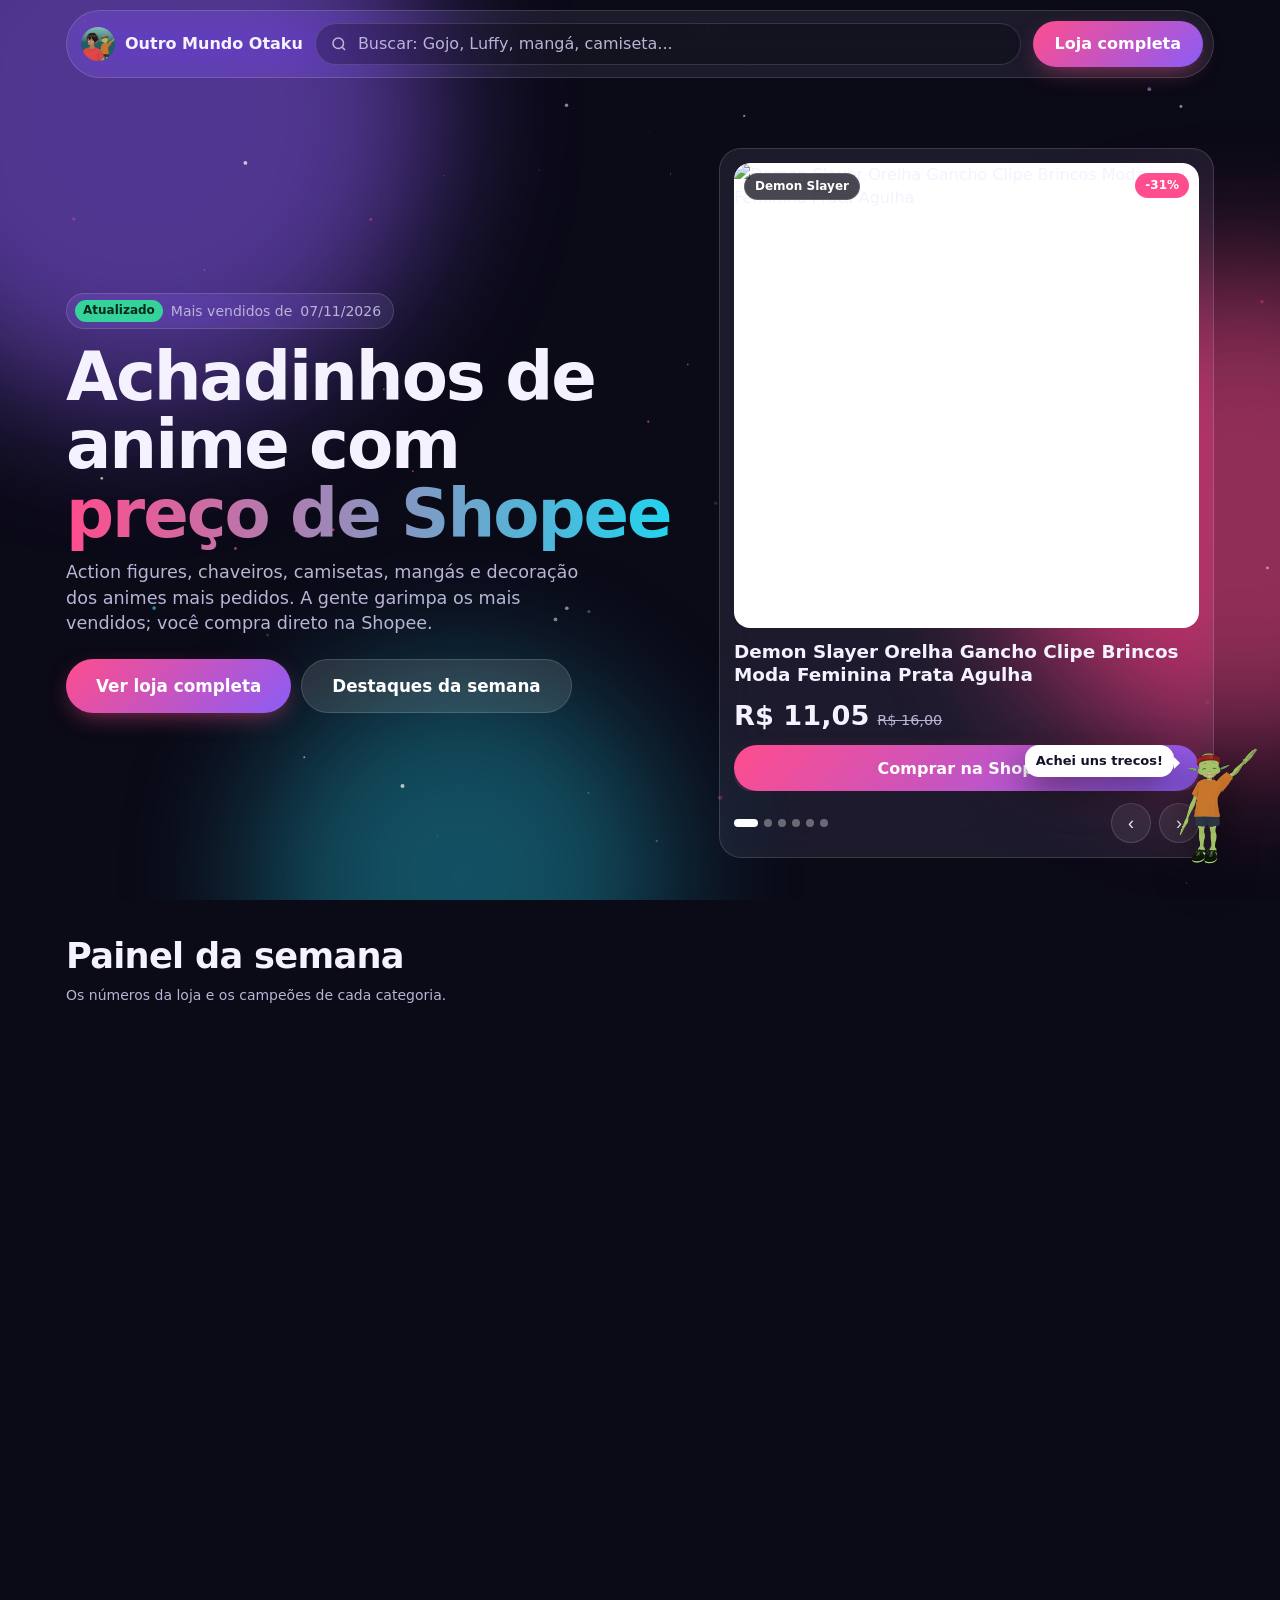
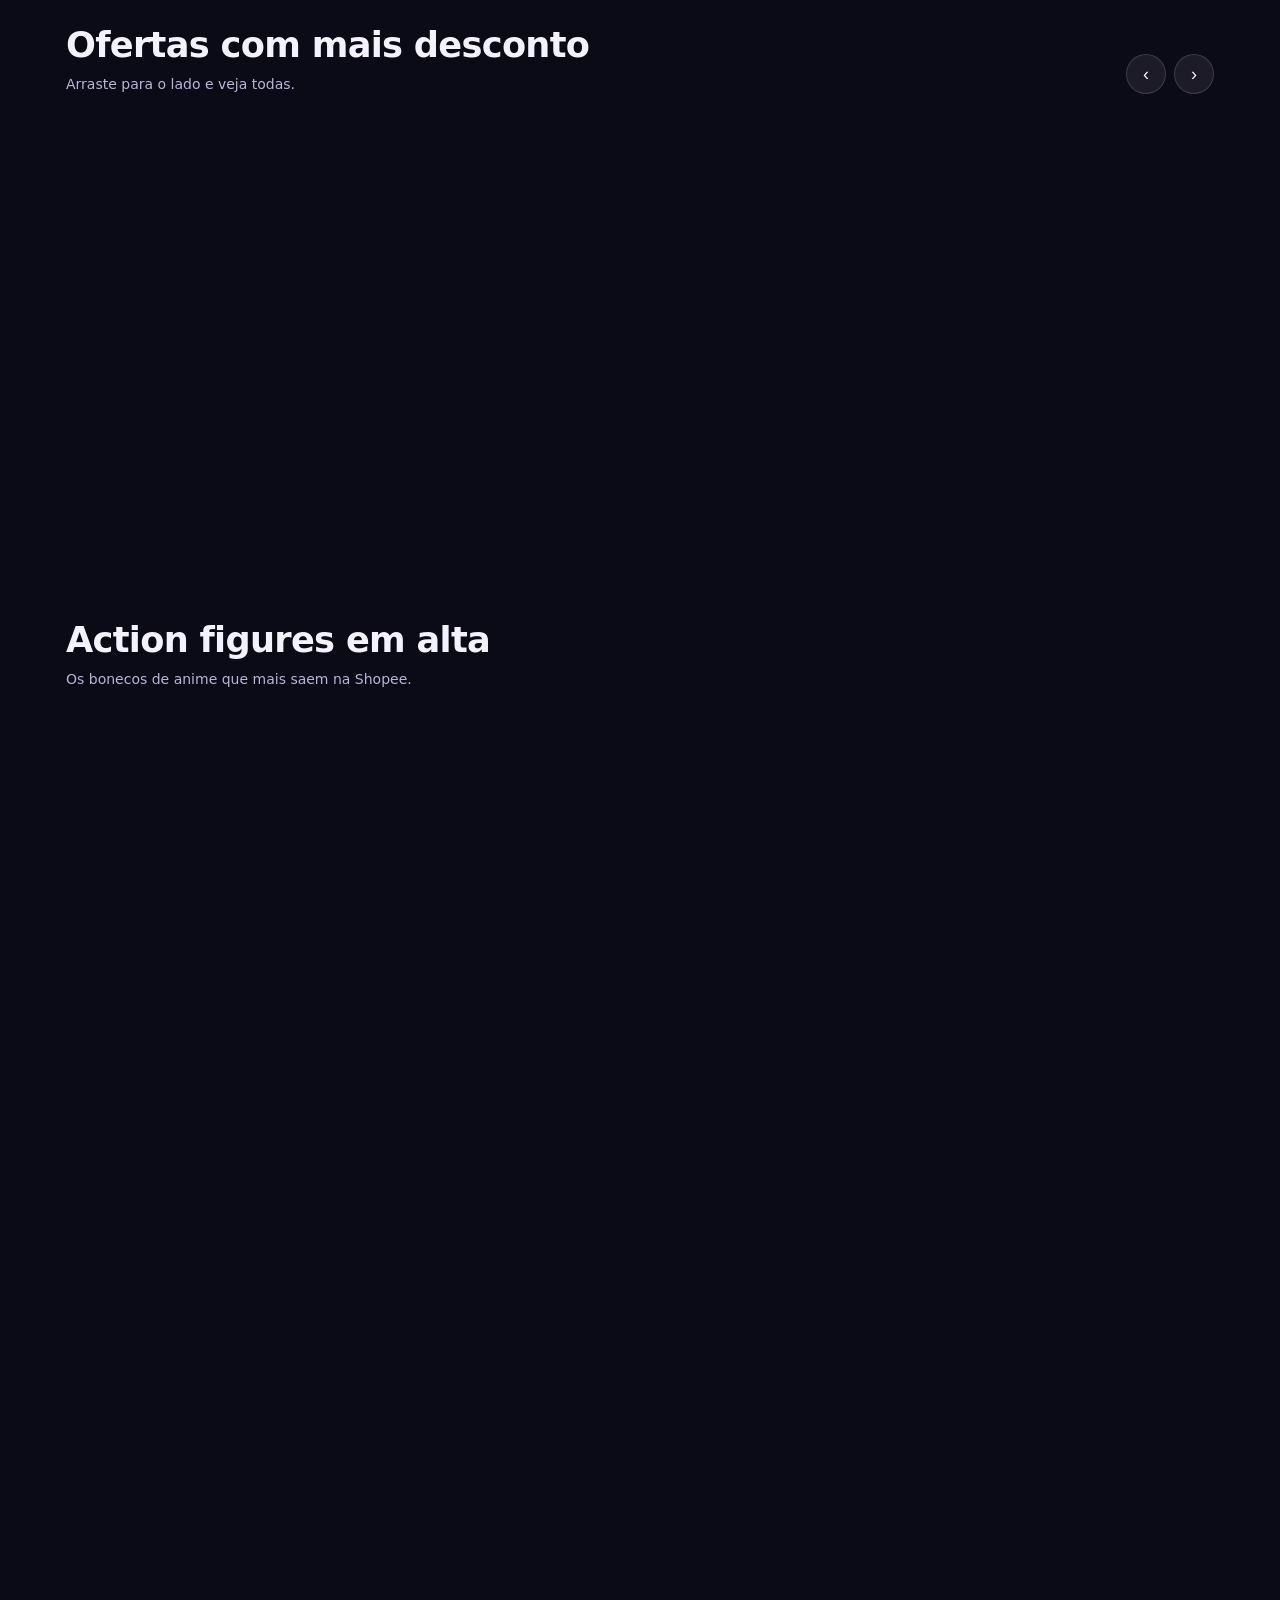
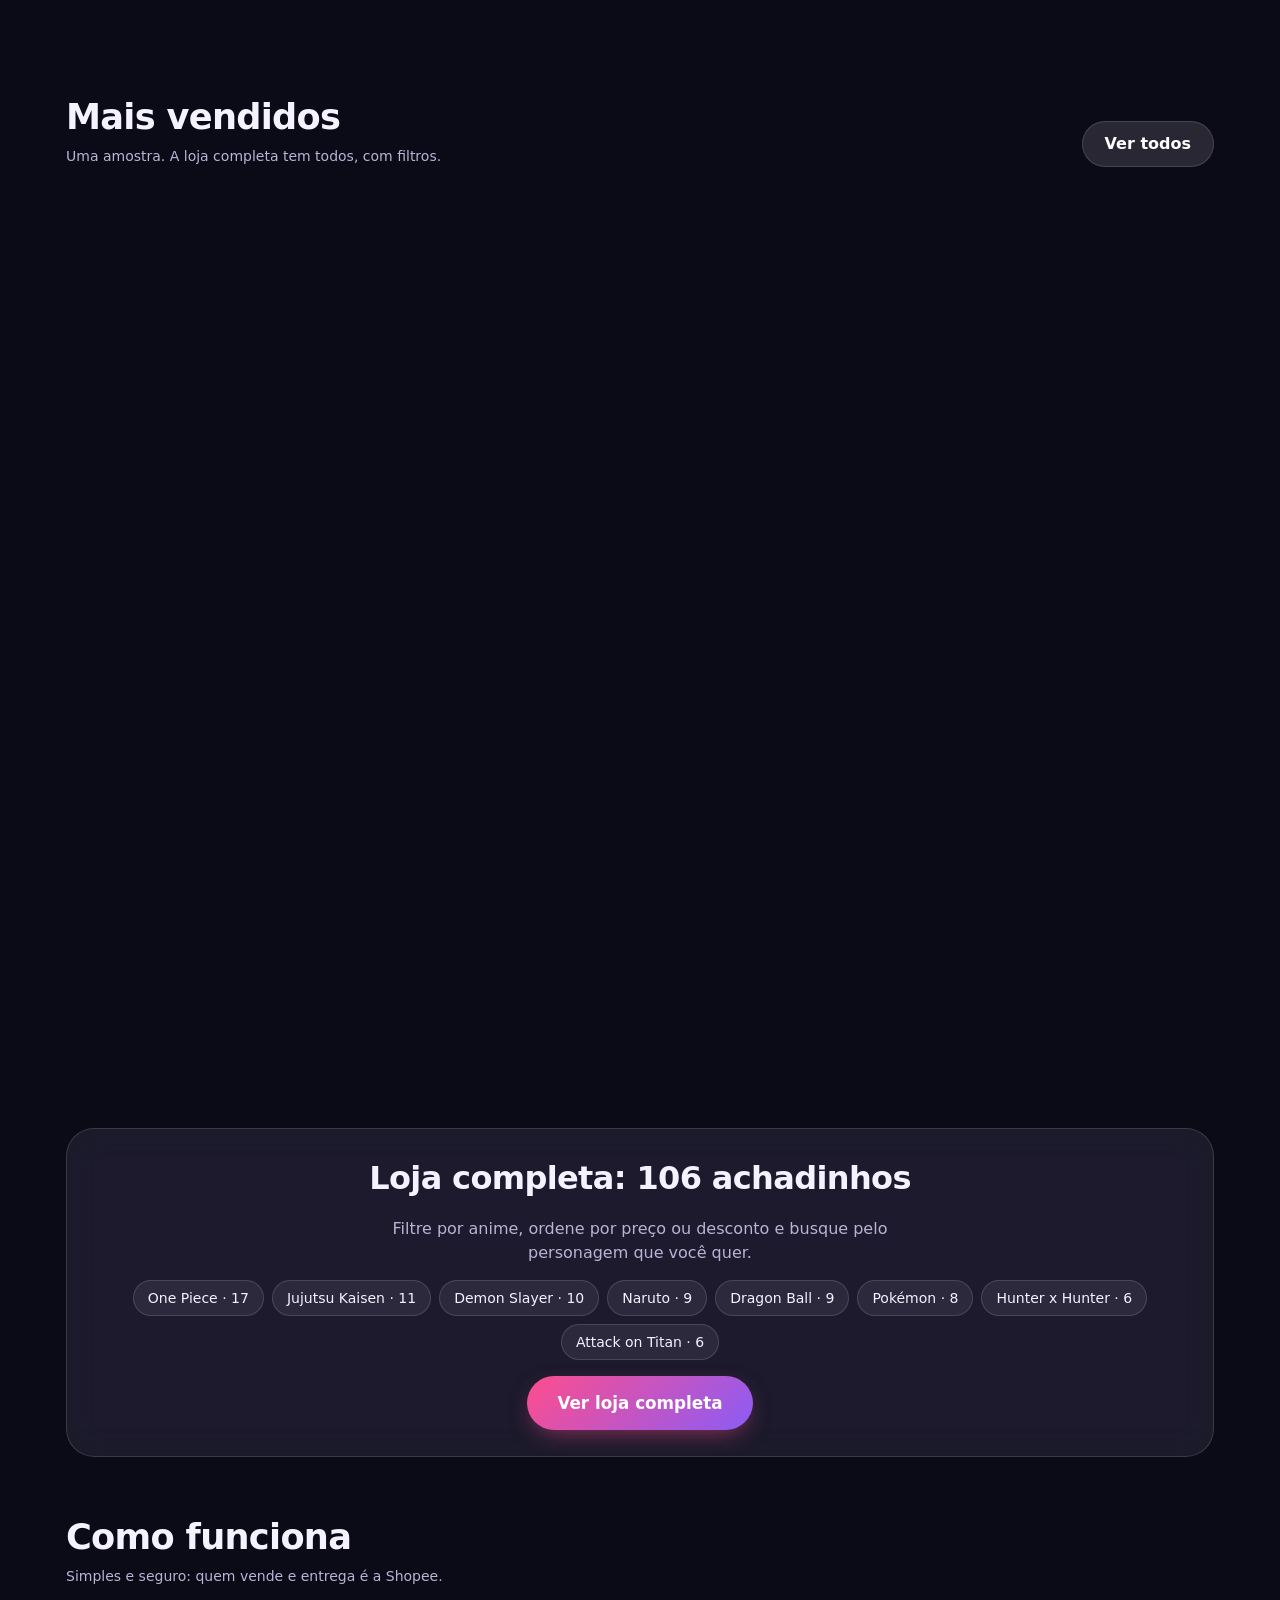
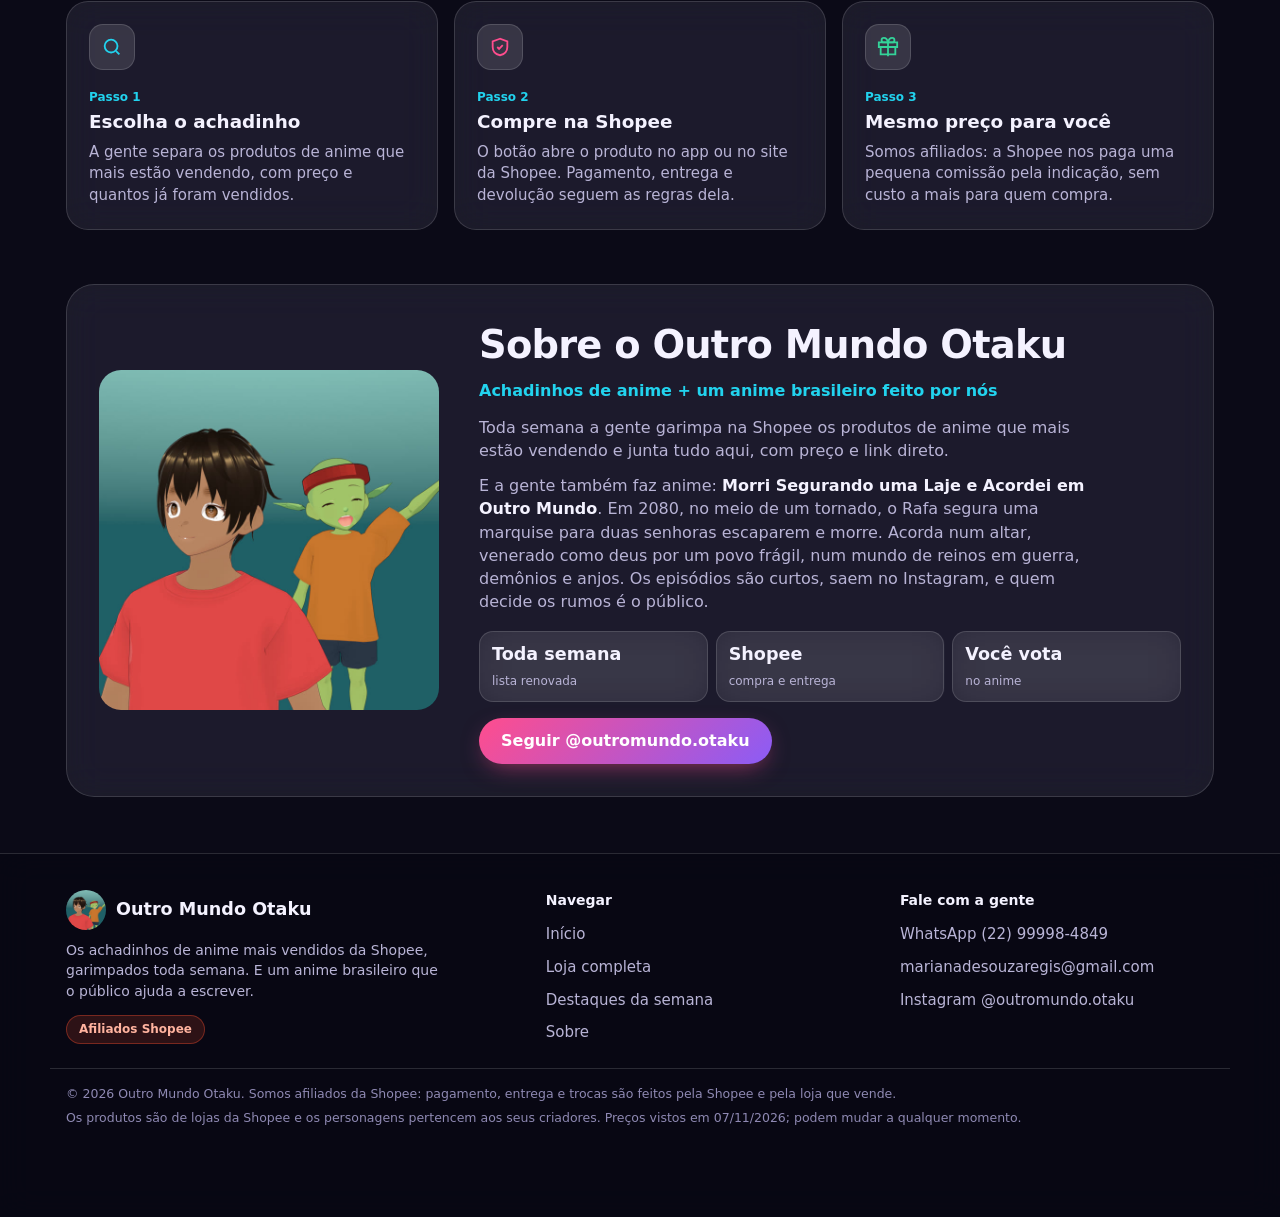
==== commit e6c8d60f: "Início e loja completa separados, rodapé novo, Como funciona e Sobre arrumados, travas de segurança " ====
--- a/index.html
+++ b/index.html
@@ -3,228 +3,36 @@
 <head>
 <meta charset="utf-8">
 <meta name="viewport" content="width=device-width, initial-scale=1, viewport-fit=cover">
+<meta http-equiv="Content-Security-Policy" content="default-src 'none'; script-src 'self'; style-src 'self' https://fonts.googleapis.com; font-src https://fonts.gstatic.com; img-src 'self' https://down-br.img.susercontent.com; connect-src 'none'; base-uri 'none'; form-action 'self'; object-src 'none'; manifest-src 'self'; upgrade-insecure-requests">
+<meta name="referrer" content="strict-origin-when-cross-origin">
 <title>Outro Mundo Otaku | Achadinhos de anime na Shopee</title>
-<meta name="description" content="Mais de 100 achadinhos de anime mais vendidos na Shopee: action figures, chaveiros, camisetas, mangás e decoração de One Piece, Naruto, Jujutsu Kaisen, Demon Slayer, Dragon Ball e mais.">
+<meta name="description" content="Os achadinhos de anime mais vendidos da Shopee: action figures, chaveiros, camisetas, mangás e decoração de One Piece, Naruto, Jujutsu Kaisen, Demon Slayer, Dragon Ball e mais.">
 <meta property="og:title" content="Achadinhos de anime | Outro Mundo Otaku">
-<meta property="og:description" content="Mais de 100 produtos de anime mais vendidos da Shopee, com preço e link direto.">
+<meta property="og:description" content="Os mais vendidos de anime na Shopee, com preço e link direto.">
 <meta property="og:image" content="https://coldxx.github.io/outromundo/img/rafa-parafuso.jpg">
 <meta property="og:url" content="https://coldxx.github.io/outromundo/">
 <meta name="theme-color" content="#0b0a17">
 <link rel="icon" href="img/icone.png">
 <link rel="preconnect" href="https://fonts.googleapis.com">
 <link rel="preconnect" href="https://fonts.gstatic.com" crossorigin>
-<link rel="preconnect" href="https://down-br.img.susercontent.com">
 <link href="https://fonts.googleapis.com/css2?family=Outfit:wght@400;500;600;700;800&display=swap" rel="stylesheet">
-<style>
-  :root {
-    --fundo: #0b0a17; --texto: #f4f2ff; --suave: #b9b4d6;
-    --vidro: rgba(255,255,255,.07); --vidro-forte: rgba(255,255,255,.12); --borda: rgba(255,255,255,.14);
-    --rosa: #ff4d8d; --roxo: #8b5cf6; --ciano: #22d3ee; --verde: #34d399; --amarelo: #fbbf24;
-    --raio: 22px; --raio-p: 14px; --margem: 16px;
-  }
-  * { box-sizing: border-box; }
-  html { -webkit-text-size-adjust: 100%; scroll-behavior: smooth; overflow-x: clip; }
-  body { margin: 0; min-height: 100vh; font-family: "Outfit", system-ui, sans-serif; color: var(--texto); background: var(--fundo); line-height: 1.45; overflow-x: hidden; }
-  .luzes { position: fixed; inset: 0; z-index: -2; overflow: hidden; pointer-events: none; }
-  .luzes span { position: absolute; border-radius: 50%; filter: blur(70px); opacity: .55; animation: flutua 18s ease-in-out infinite alternate; }
-  .luzes span:nth-child(1) { width: 46vmax; height: 46vmax; background: var(--roxo); top: -14vmax; left: -12vmax; }
-  .luzes span:nth-child(2) { width: 38vmax; height: 38vmax; background: var(--rosa); top: 30vh; right: -16vmax; animation-delay: -6s; }
-  .luzes span:nth-child(3) { width: 32vmax; height: 32vmax; background: var(--ciano); bottom: -14vmax; left: 20vw; opacity: .35; animation-delay: -12s; }
-  @keyframes flutua { to { transform: translate(4vmax, 3vmax) scale(1.08); } }
-  #particulas { position: fixed; inset: 0; z-index: -1; pointer-events: none; }
-  img { display: block; max-width: 100%; }
-  a { color: inherit; }
-  .miolo { max-width: 1180px; margin: 0 auto; padding: 0 var(--margem); }
-  .vidro { background: var(--vidro); border: 1px solid var(--borda); -webkit-backdrop-filter: blur(18px) saturate(150%); backdrop-filter: blur(18px) saturate(150%); }
-  :focus-visible { outline: 2px solid var(--ciano); outline-offset: 3px; }
-  .botao { display: inline-flex; align-items: center; justify-content: center; gap: 8px; min-height: 46px; padding: 0 22px; border-radius: 999px; border: 0; cursor: pointer; font: inherit; font-weight: 600; color: #fff; text-decoration: none; background: linear-gradient(135deg, var(--rosa), var(--roxo)); box-shadow: 0 8px 24px -8px rgba(255,77,141,.6); transition: transform .15s ease, box-shadow .2s ease, filter .2s; }
-  .botao:hover { filter: brightness(1.1); box-shadow: 0 10px 30px -8px rgba(255,77,141,.8); }
-  .botao:active { transform: scale(.97); }
-  .botao.claro { background: var(--vidro-forte); border: 1px solid var(--borda); box-shadow: none; }
-
-  /* topo */
-  .topo { position: sticky; top: 10px; z-index: 20; margin-top: 10px; }
-  .barra { display: flex; align-items: center; gap: 12px; padding: 10px 10px 10px 14px; border-radius: 999px; }
-  .logo { display: flex; align-items: center; gap: 10px; text-decoration: none; font-weight: 700; white-space: nowrap; }
-  .logo img { width: 34px; height: 34px; border-radius: 50%; }
-  .logo span { display: none; }
-  .busca { flex: 1; display: flex; align-items: center; gap: 8px; background: rgba(0,0,0,.25); border: 1px solid var(--borda); border-radius: 999px; padding: 0 14px; min-height: 42px; }
-  .busca svg { flex: none; opacity: .7; }
-  .busca input { flex: 1; min-width: 0; background: none; border: 0; color: var(--texto); font: inherit; font-size: 16px; outline: none; }
-  .busca input::placeholder { color: var(--suave); }
-  .barra .botao { display: none; }
-  @media (min-width: 720px) { .logo span { display: inline; } .barra .botao { display: inline-flex; } }
-
-  /* hero */
-  .heroi { display: grid; grid-template-columns: minmax(0, 1fr); gap: 22px; padding: 34px 0 10px; align-items: center; }
-  .heroi > * { min-width: 0; }
-  .selo-topo { display: inline-flex; align-items: center; gap: 8px; width: fit-content; padding: 6px 12px 6px 8px; border-radius: 999px; font-size: 14px; color: var(--suave); }
-  .selo-topo b { background: var(--verde); color: #04281b; border-radius: 999px; padding: 2px 8px; font-size: 12px; }
-  h1 { font-size: clamp(2.2rem, 7.5vw, 4.2rem); line-height: 1.02; letter-spacing: -0.03em; margin: 14px 0 12px; font-weight: 800; }
-  h1 em { font-style: normal; background: linear-gradient(90deg, var(--rosa), var(--ciano)); -webkit-background-clip: text; background-clip: text; color: transparent; }
-  .heroi p.sub { color: var(--suave); font-size: 1.1rem; margin: 0 0 22px; max-width: 46ch; }
-  .acoes-heroi { display: flex; flex-wrap: wrap; gap: 10px; }
-  .palco { position: relative; }
-  .mascote { position: fixed; z-index: 30; right: 8px; bottom: 8px; width: 74px; animation: boia 4.5s ease-in-out infinite; filter: drop-shadow(0 14px 18px rgba(0,0,0,.5)); transition: transform .2s; }
-  .mascote img { width: 100%; height: auto; }
-  .mascote:active { transform: scale(.94); }
-  .balao { position: absolute; right: 78%; top: 6px; background: #fff; color: #14112b; font-weight: 700; font-size: 13px; padding: 7px 11px; border-radius: 14px; white-space: nowrap; opacity: 0; transform: translateY(6px); transition: opacity .3s, transform .3s; pointer-events: none; }
-  .balao::after { content: ""; position: absolute; right: -6px; top: 12px; border: 6px solid transparent; border-left-color: #fff; border-right: 0; }
-  .mascote.fala .balao, .mascote:hover .balao, .mascote:focus-visible .balao { opacity: 1; transform: none; }
-  @keyframes boia { 0%, 100% { transform: translateY(0) rotate(-2deg); } 50% { transform: translateY(-14px) rotate(2deg); } }
-  @media (min-width: 900px) {
-    .heroi { grid-template-columns: minmax(0, 1.1fr) minmax(0, .9fr); gap: 48px; padding: 70px 0 24px; }
-    .mascote { width: 118px; right: 14px; bottom: 14px; }
-  }
-}
-
-  .tag { display: inline-block; font-size: 12px; font-weight: 700; padding: 4px 10px; border-radius: 999px; }
-  .tag.desc { background: var(--rosa); color: #fff; }
-  .tag.top { background: rgba(11,10,23,.75); color: #fff; border: 1px solid var(--borda); }
-  .linha-preco { display: flex; align-items: baseline; gap: 8px; flex-wrap: wrap; }
-  .preco { font-size: 1.7rem; font-weight: 800; }
-  .antes { color: var(--suave); text-decoration: line-through; font-size: .9rem; }
-
-  /* slide */
-  .slider { position: relative; border-radius: var(--raio); padding: 14px; }
-  .janela { overflow: hidden; border-radius: 16px; }
-  .slides { display: flex; transition: transform .6s cubic-bezier(.2,.7,.2,1); }
-  .slide { flex: 0 0 100%; min-width: 0; display: grid; gap: 10px; text-decoration: none; }
-  .slide .foto { position: relative; background: #fff; border-radius: 16px; aspect-ratio: 1; overflow: hidden; }
-  .slide .foto img { width: 100%; height: 100%; object-fit: contain; }
-  .slide .foto .tag { position: absolute; top: 10px; left: 10px; }
-  .slide .foto .tag + .tag { left: auto; right: 10px; }
-  .slide h2 { font-size: 1.15rem; margin: 2px 0 0; line-height: 1.25; min-height: 2.5em; display: -webkit-box; -webkit-line-clamp: 2; -webkit-box-orient: vertical; overflow: hidden; }
-  .slide .botao { width: 100%; }
-  .slider-nav { display: flex; align-items: center; justify-content: space-between; margin-top: 12px; }
-  .pontos { display: flex; gap: 6px; }
-  .pontos button { width: 8px; height: 8px; padding: 0; border-radius: 999px; border: 0; background: rgba(255,255,255,.35); cursor: pointer; transition: width .3s, background .3s; }
-  .pontos button[aria-current="true"] { width: 24px; background: #fff; }
-  .setas { display: flex; gap: 8px; }
-  .seta { width: 40px; height: 40px; border-radius: 50%; display: grid; place-items: center; cursor: pointer; color: var(--texto); background: var(--vidro); border: 1px solid var(--borda); font-size: 18px; transition: background .2s, transform .15s; }
-  .seta:hover { background: var(--vidro-forte); }
-  .seta:active { transform: scale(.92); }
-
-  /* painel de destaques */
-  .bloco { padding: 44px 0 6px; }
-  .bloco-cab { display: flex; align-items: end; justify-content: space-between; gap: 12px; margin-bottom: 14px; }
-  .bloco-cab h2 { font-size: clamp(1.6rem, 4vw, 2.2rem); margin: 0; letter-spacing: -0.02em; }
-  .bloco-cab p { margin: 4px 0 0; color: var(--suave); font-size: 14px; }
-  .painel { display: grid; gap: 12px; grid-template-columns: repeat(2, minmax(0, 1fr)); }
-  @media (min-width: 900px) { .painel { grid-template-columns: repeat(4, minmax(0, 1fr)); gap: 16px; } }
-  .numero { border-radius: var(--raio); padding: 16px; }
-  .numero span { display: block; font-size: 13px; color: var(--suave); }
-  .numero strong { display: block; font-size: clamp(1.6rem, 5vw, 2.2rem); font-weight: 800; letter-spacing: -0.02em; margin-top: 2px; }
-  .numero small { color: var(--ciano); font-size: 13px; font-weight: 600; }
-  .recorde { border-radius: var(--raio); padding: 12px; display: grid; grid-template-columns: 76px 1fr; gap: 12px; align-items: center; text-decoration: none; transition: transform .2s, background .2s; }
-  .recorde:hover { transform: translateY(-3px); background: var(--vidro-forte); }
-  .recorde img { width: 76px; height: 76px; border-radius: 12px; background: #fff; object-fit: contain; }
-  .recorde span { display: block; font-size: 12px; font-weight: 700; color: var(--amarelo); text-transform: none; }
-  .recorde b { display: -webkit-box; -webkit-line-clamp: 2; -webkit-box-orient: vertical; overflow: hidden; font-size: 14px; line-height: 1.25; margin: 2px 0; }
-  .recorde em { font-style: normal; font-weight: 800; }
-  .ranking { grid-column: 1 / -1; border-radius: var(--raio); padding: 16px; }
-  .ranking h3 { margin: 0 0 10px; font-size: 1.05rem; }
-  .barras { display: grid; gap: 8px; }
-  .barras button { all: unset; cursor: pointer; display: grid; grid-template-columns: 130px 1fr 34px; gap: 10px; align-items: center; font-size: 14px; }
-  .barras button:focus-visible { outline: 2px solid var(--ciano); border-radius: 6px; }
-  .barras .trilha { height: 10px; border-radius: 999px; background: rgba(255,255,255,.08); overflow: hidden; }
-  .barras .enche { height: 100%; border-radius: 999px; background: linear-gradient(90deg, var(--rosa), var(--ciano)); transform-origin: left; transform: scaleX(0); transition: transform 1s cubic-bezier(.2,.7,.2,1); }
-  .barras b { text-align: right; }
-  @media (min-width: 900px) { .ranking { grid-column: span 2; grid-row: span 2; } .barras button { grid-template-columns: 150px 1fr 34px; } }
-
-  /* carrossel e cards */
-  .trilho { display: grid; grid-auto-flow: column; grid-auto-columns: 68%; gap: 12px; overflow-x: auto; scroll-snap-type: x mandatory; padding: 4px 2px 14px; scrollbar-width: none; }
-  .trilho::-webkit-scrollbar { display: none; }
-  .trilho .card { scroll-snap-align: start; }
-  @media (min-width: 700px) { .trilho { grid-auto-columns: 32%; gap: 16px; } }
-  @media (min-width: 1040px) { .trilho { grid-auto-columns: calc((100% - 3 * 18px) / 4.3); gap: 18px; } }
-  .card { border-radius: var(--raio); padding: 10px; display: flex; flex-direction: column; gap: 8px; text-decoration: none; transition: transform .25s ease, background .25s, border-color .25s; }
-  .card:hover { transform: translateY(-4px); background: var(--vidro-forte); border-color: rgba(255,255,255,.28); }
-  .card .foto { position: relative; background: #fff; border-radius: 16px; aspect-ratio: 1; overflow: hidden; }
-  .card .foto img { width: 100%; height: 100%; object-fit: contain; transition: transform .4s ease; }
-  .card:hover .foto img { transform: scale(1.05); }
-  .card .tag { position: absolute; top: 8px; left: 8px; }
-  .card .anime { font-size: 12px; color: var(--ciano); font-weight: 600; }
-  .card .nome { font-size: 14px; line-height: 1.3; margin: 0; font-weight: 500; display: -webkit-box; -webkit-line-clamp: 2; -webkit-box-orient: vertical; overflow: hidden; min-height: 2.6em; }
-  .card .linha-preco { gap: 6px; margin-top: auto; }
-  .card .preco { font-size: 1.25rem; }
-  .card .antes { font-size: .78rem; }
-  .card .vendidos { font-size: 12px; color: var(--suave); }
-  .card .comprar { display: flex; align-items: center; justify-content: center; min-height: 40px; border-radius: 12px; font-weight: 600; font-size: 14px; color: #fff; background: linear-gradient(135deg, var(--rosa), var(--roxo)); }
-  .destaques { display: grid; gap: 12px; grid-template-columns: repeat(2, minmax(0, 1fr)); }
-  .destaques .card:first-child { grid-column: 1 / -1; }
-  .destaques .card:first-child .nome { font-size: 1.2rem; }
-  .destaques .card:first-child .preco { font-size: 1.6rem; }
-  @media (min-width: 900px) {
-    .destaques { grid-template-columns: 2fr 1fr 1fr; gap: 18px; }
-    .destaques .card:first-child { grid-column: 1; grid-row: 1 / span 2; }
-    .destaques .card:first-child .foto { aspect-ratio: auto; flex: 1; min-height: 360px; }
-  }
-
-  /* todos */
-  .cab-vitrine { display: flex; flex-wrap: wrap; align-items: end; justify-content: space-between; gap: 12px; }
-  .cab-vitrine h2 { font-size: clamp(1.6rem, 4vw, 2.2rem); margin: 0; letter-spacing: -0.02em; }
-  .cab-vitrine p { margin: 4px 0 0; color: var(--suave); font-size: 14px; }
-  .ordem { border-radius: 999px; padding: 0 14px; min-height: 40px; color: var(--texto); font: inherit; font-size: 15px; background: var(--vidro); border: 1px solid var(--borda); }
-  .ordem option { color: #111; }
-  .filtros { display: flex; gap: 8px; overflow-x: auto; padding: 16px 2px 6px; scrollbar-width: none; }
-  .filtros::-webkit-scrollbar { display: none; }
-  .filtro { flex: none; border-radius: 999px; padding: 9px 16px; cursor: pointer; font: inherit; font-size: 15px; color: var(--texto); background: var(--vidro); border: 1px solid var(--borda); transition: background .2s, transform .15s; }
-  .filtro:hover { background: var(--vidro-forte); }
-  .filtro:active { transform: scale(.96); }
-  .filtro[aria-pressed="true"] { background: #fff; color: #14112b; border-color: #fff; font-weight: 600; }
-  .filtro small { opacity: .6; margin-left: 4px; }
-  .grade { display: grid; grid-template-columns: repeat(2, minmax(0, 1fr)); gap: 12px; padding-top: 14px; }
-  @media (min-width: 700px) { .grade { grid-template-columns: repeat(3, minmax(0, 1fr)); gap: 16px; } }
-  @media (min-width: 1040px) { .grade { grid-template-columns: repeat(4, minmax(0, 1fr)); gap: 18px; } }
-  .mais { display: flex; justify-content: center; padding: 20px 0 0; }
-  .vazio { grid-column: 1 / -1; text-align: center; color: var(--suave); padding: 40px 0; }
-
-  .confia { display: grid; gap: 12px; padding: 44px 0 10px; }
-  @media (min-width: 800px) { .confia { grid-template-columns: repeat(3, 1fr); } }
-  .confia div { border-radius: var(--raio); padding: 20px; display: flex; gap: 14px; align-items: flex-start; }
-  .confia svg { flex: none; }
-  .confia h3 { margin: 0 0 4px; font-size: 1.05rem; }
-  .confia p { margin: 0; color: var(--suave); font-size: 14px; }
-
-  .sobre { margin: 40px 0 0; border-radius: 28px; padding: 22px; display: grid; gap: 22px; align-items: center; }
-  .sobre img { width: 100%; border-radius: 20px; aspect-ratio: 1; object-fit: cover; }
-  .sobre h2 { font-size: clamp(1.6rem, 4vw, 2.4rem); margin: 0 0 6px; letter-spacing: -0.02em; }
-  .sobre .quem { color: var(--ciano); font-weight: 600; margin: 0 0 14px; }
-  .sobre p { color: var(--suave); margin: 0 0 12px; max-width: 60ch; }
-  .sobre p strong { color: var(--texto); }
-  .contato { display: flex; flex-wrap: wrap; gap: 10px; margin-top: 10px; }
-  @media (min-width: 860px) { .sobre { grid-template-columns: 340px 1fr; padding: 32px; gap: 40px; } }
-  footer { padding: 26px 0 40px; color: var(--suave); font-size: 13px; }
-  footer p { margin: 6px 0; max-width: 85ch; }
-  footer a { color: var(--texto); }
-
-  .js .surge { opacity: 0; transform: translateY(16px); transition: opacity .5s ease, transform .5s ease; }
-  .js .surge.dentro { opacity: 1; transform: none; }
-  @media (prefers-reduced-motion: reduce) {
-    html { scroll-behavior: auto; }
-    .luzes span, .mascote, .balao { animation: none; }
-    .slides { transition: none; }
-    .js .surge { opacity: 1; transform: none; transition: none; }
-    #particulas { display: none; }
-  }
-  @supports not ((backdrop-filter: blur(1px)) or (-webkit-backdrop-filter: blur(1px))) { .vidro { background: rgba(30,26,60,.92); } }
-</style>
-<script>document.documentElement.classList.add("js");</script>
+<link rel="stylesheet" href="estilo.css">
+<script src="produtos.js"></script>
+<script src="comum.js"></script>
 </head>
 <body>
 <div class="luzes" aria-hidden="true"><span></span><span></span><span></span></div>
 <canvas id="particulas" aria-hidden="true"></canvas>
-<a class="mascote fala" href="#vitrine" aria-label="Ir para os achadinhos"><span class="balao">Achei uns trecos!</span><img src="img/mascote.png" alt="" width="440" height="550"></a>
+<a class="mascote fala" href="loja.html" aria-label="Ver a loja completa"><span class="balao">Achei uns trecos!</span><img src="img/mascote.png" alt="" width="440" height="550"></a>
 
 <header class="topo miolo">
   <div class="barra vidro">
-    <a class="logo" href="#"><img src="img/icone.png" alt="" width="34" height="34"><span>Outro Mundo Otaku</span></a>
-    <label class="busca">
+    <a class="logo" href="./"><img src="img/icone.png" alt="" width="34" height="34"><span>Outro Mundo Otaku</span></a>
+    <form class="busca" action="loja.html" method="get" role="search">
       <svg width="18" height="18" viewBox="0 0 24 24" fill="none" stroke="currentColor" stroke-width="2" aria-hidden="true"><circle cx="11" cy="11" r="7"/><path d="m20 20-3.5-3.5"/></svg>
-      <input id="busca" type="search" placeholder="Buscar: Gojo, Luffy, mangá, camiseta..." aria-label="Buscar produto">
-    </label>
-    <a class="botao" href="#vitrine">Ver tudo</a>
+      <input name="q" type="search" maxlength="60" placeholder="Buscar: Gojo, Luffy, mangá, camiseta..." aria-label="Buscar produto na loja">
+    </form>
+    <a class="botao" href="loja.html">Loja completa</a>
   </div>
 </header>
 
@@ -232,29 +40,27 @@
   <section class="heroi">
     <div>
       <span class="selo-topo vidro"><b>Atualizado</b> Mais vendidos de <span class="visto"></span></span>
-      <h1><span id="n-hero">100+</span> achadinhos de anime com <em>preço de Shopee</em></h1>
+      <h1>Achadinhos de anime com <em>preço de Shopee</em></h1>
       <p class="sub">Action figures, chaveiros, camisetas, mangás e decoração dos animes mais pedidos. A gente garimpa os mais vendidos; você compra direto na Shopee.</p>
       <div class="acoes-heroi">
-        <a class="botao" href="#vitrine">Ver os achadinhos</a>
-        <a class="botao claro" href="#painel">Ver os destaques</a>
+        <a class="botao grande" href="loja.html">Ver loja completa</a>
+        <a class="botao claro grande" href="#painel">Destaques da semana</a>
       </div>
     </div>
-    <div class="palco">
-      <div class="slider vidro" aria-roledescription="carrossel" aria-label="Ofertas em destaque">
-        <div class="janela"><div class="slides" id="slides"></div></div>
-        <div class="slider-nav">
-          <div class="pontos" id="pontos" role="group" aria-label="Escolher oferta"></div>
-          <div class="setas">
-            <button class="seta" type="button" id="ant" aria-label="Oferta anterior">‹</button>
-            <button class="seta" type="button" id="prox" aria-label="Próxima oferta">›</button>
-          </div>
+    <div class="slider vidro" aria-roledescription="carrossel" aria-label="Ofertas em destaque">
+      <div class="janela"><div class="slides" id="slides"></div></div>
+      <div class="slider-nav">
+        <div class="pontos" id="pontos" role="group" aria-label="Escolher oferta"></div>
+        <div class="setas">
+          <button class="seta" type="button" id="ant" aria-label="Oferta anterior">‹</button>
+          <button class="seta" type="button" id="prox" aria-label="Próxima oferta">›</button>
         </div>
       </div>
     </div>
   </section>
 
   <section class="bloco" id="painel" aria-labelledby="painel-titulo">
-    <div class="bloco-cab"><div><h2 id="painel-titulo">Painel da semana</h2><p>Os números da vitrine e os campeões de cada categoria.</p></div></div>
+    <div class="bloco-cab"><div><h2 id="painel-titulo">Painel da semana</h2><p>Os números da loja e os campeões de cada categoria.</p></div></div>
     <div class="painel" id="painel-grade"></div>
   </section>
 
@@ -270,225 +76,92 @@
   </section>
 
   <section class="bloco" aria-labelledby="destaques-titulo">
-    <div class="bloco-cab"><div><h2 id="destaques-titulo">Destaques da semana</h2><p>Os que mais saem na Shopee entre os achadinhos de anime.</p></div></div>
+    <div class="bloco-cab"><div><h2 id="destaques-titulo">Action figures em alta</h2><p>Os bonecos de anime que mais saem na Shopee.</p></div></div>
     <div class="destaques" id="destaques"></div>
   </section>
 
-  <section class="bloco" id="vitrine" aria-labelledby="vitrine-titulo">
-    <div class="cab-vitrine">
-      <div>
-        <h2 id="vitrine-titulo">Todos os achadinhos</h2>
-        <p><span id="n-todos"></span> produtos. Preços vistos na Shopee em <span class="visto"></span>; o valor final é sempre o da Shopee.</p>
-      </div>
-      <select class="ordem" id="ordem" aria-label="Ordenar">
-        <option value="vendidos">Mais vendidos</option>
-        <option value="menor">Menor preço</option>
-        <option value="desconto">Maior desconto</option>
-      </select>
+  <section class="bloco" aria-labelledby="vendidos-titulo">
+    <div class="bloco-cab">
+      <div><h2 id="vendidos-titulo">Mais vendidos</h2><p>Uma amostra. A loja completa tem todos, com filtros.</p></div>
+      <a class="botao claro" href="loja.html">Ver todos</a>
     </div>
-    <div class="filtros" role="group" aria-label="Filtrar por anime"></div>
-    <div class="grade" aria-live="polite"></div>
-    <div class="mais"><button class="botao claro" type="button" id="mais">Ver mais achadinhos</button></div>
+    <div class="grade" id="vendidos"></div>
+    <div class="chamada-loja vidro">
+      <h3>Loja completa: <span class="n-produtos">100+</span> achadinhos</h3>
+      <p>Filtre por anime, ordene por preço ou desconto e busque pelo personagem que você quer.</p>
+      <div class="chips" id="chips"></div>
+      <a class="botao grande" href="loja.html">Ver loja completa</a>
+    </div>
   </section>
 
-  <section class="confia" aria-label="Como funciona a compra">
-    <div class="vidro">
-      <svg width="28" height="28" viewBox="0 0 24 24" fill="none" stroke="#22d3ee" stroke-width="2" aria-hidden="true"><path d="M12 3 4 6v6c0 5 3.5 8 8 9 4.5-1 8-4 8-9V6l-8-3Z"/><path d="m9 12 2 2 4-4"/></svg>
-      <div><h3>Compra dentro da Shopee</h3><p>Você paga e acompanha o pedido no app da Shopee, com as regras de garantia e devolução dela.</p></div>
-    </div>
-    <div class="vidro">
-      <svg width="28" height="28" viewBox="0 0 24 24" fill="none" stroke="#ff4d8d" stroke-width="2" aria-hidden="true"><path d="M3 12h4l3 8 4-16 3 8h4"/></svg>
-      <div><h3>Só o que está vendendo</h3><p>A lista é refeita com os produtos de anime mais vendidos da Shopee.</p></div>
-    </div>
-    <div class="vidro">
-      <svg width="28" height="28" viewBox="0 0 24 24" fill="none" stroke="#34d399" stroke-width="2" aria-hidden="true"><rect x="3" y="6" width="18" height="13" rx="2"/><path d="M3 10h18"/></svg>
-      <div><h3>Sem custo a mais</h3><p>Somos afiliados: comprando pelo nosso link, ganhamos uma pequena comissão e o preço para você é o mesmo.</p></div>
+  <section class="bloco" aria-labelledby="como-titulo">
+    <div class="bloco-cab"><div><h2 id="como-titulo">Como funciona</h2><p>Simples e seguro: quem vende e entrega é a Shopee.</p></div></div>
+    <div class="passos">
+      <div class="passo vidro">
+        <div class="icone"><svg width="22" height="22" viewBox="0 0 24 24" fill="none" stroke="#22d3ee" stroke-width="2" aria-hidden="true"><circle cx="11" cy="11" r="7"/><path d="m20 20-3.5-3.5"/></svg></div>
+        <span class="num">Passo 1</span><h3>Escolha o achadinho</h3>
+        <p>A gente separa os produtos de anime que mais estão vendendo, com preço e quantos já foram vendidos.</p>
+      </div>
+      <div class="passo vidro">
+        <div class="icone"><svg width="22" height="22" viewBox="0 0 24 24" fill="none" stroke="#ff4d8d" stroke-width="2" aria-hidden="true"><path d="M12 3 4 6v6c0 5 3.5 8 8 9 4.5-1 8-4 8-9V6l-8-3Z"/><path d="m9 12 2 2 4-4"/></svg></div>
+        <span class="num">Passo 2</span><h3>Compre na Shopee</h3>
+        <p>O botão abre o produto no app ou no site da Shopee. Pagamento, entrega e devolução seguem as regras dela.</p>
+      </div>
+      <div class="passo vidro">
+        <div class="icone"><svg width="22" height="22" viewBox="0 0 24 24" fill="none" stroke="#34d399" stroke-width="2" aria-hidden="true"><path d="M20 12v8H4v-8"/><path d="M2 7h20v5H2z"/><path d="M12 22V7"/><path d="M12 7H7.5a2.5 2.5 0 0 1 0-5C11 2 12 7 12 7Z"/><path d="M12 7h4.5a2.5 2.5 0 0 0 0-5C13 2 12 7 12 7Z"/></svg></div>
+        <span class="num">Passo 3</span><h3>Mesmo preço para você</h3>
+        <p>Somos afiliados: a Shopee nos paga uma pequena comissão pela indicação, sem custo a mais para quem compra.</p>
+      </div>
     </div>
   </section>
 
   <section class="sobre vidro" id="sobre" aria-labelledby="sobre-titulo">
-    <img src="img/rafa-parafuso.jpg" alt="Rafa e o goblin Parafuso, do anime Laje de Outro Mundo" width="720" height="720" loading="lazy">
+    <img class="retrato" src="img/rafa-parafuso.jpg" alt="O Rafa e o Parafuso, personagens do anime Laje de Outro Mundo" width="720" height="720" loading="lazy">
     <div>
       <h2 id="sobre-titulo">Sobre o Outro Mundo Otaku</h2>
       <p class="quem">Achadinhos de anime + um anime brasileiro feito por nós</p>
-      <p>A gente garimpa na Shopee os produtos de anime que mais estão vendendo e junta tudo aqui, com preço e link direto. Você compra na Shopee, do jeito de sempre.</p>
-      <p>E a gente também faz anime: <strong>Laje de Outro Mundo</strong>. O Rafa, ajudante de pedreiro do Capão, morre segurando uma laje e acorda num mundo onde as lendas do folclore estão vivas, cercado de goblins (o Parafuso, aí de cima, é um deles). Os episódios são curtos e saem no Instagram, e quem decide o que acontece é o público, nos comentários.</p>
-      <p>Dúvida ou sugestão de produto? Fala com a gente.</p>
-      <div class="contato">
-        <a class="botao" href="https://www.instagram.com/outromundo.otaku/">Seguir @outromundo.otaku</a>
-        <a class="botao claro" href="https://wa.me/5522999984849">WhatsApp</a>
-        <a class="botao claro" href="mailto:marianadesouzaregis@gmail.com">E-mail</a>
+      <p>Toda semana a gente garimpa na Shopee os produtos de anime que mais estão vendendo e junta tudo aqui, com preço e link direto.</p>
+      <p>E a gente também faz anime: <strong>Morri Segurando uma Laje e Acordei em Outro Mundo</strong>. Em 2080, no meio de um tornado, o Rafa segura uma marquise para duas senhoras escaparem e morre. Acorda num altar, venerado como deus por um povo frágil, num mundo de reinos em guerra, demônios e anjos. Os episódios são curtos, saem no Instagram, e quem decide os rumos é o público.</p>
+      <div class="fatos">
+        <div class="vidro"><strong>Toda semana</strong><span>lista renovada</span></div>
+        <div class="vidro"><strong>Shopee</strong><span>compra e entrega</span></div>
+        <div class="vidro"><strong>Você vota</strong><span>no anime</span></div>
       </div>
+      <a class="botao" href="https://www.instagram.com/outromundo.otaku/" rel="noopener">Seguir @outromundo.otaku</a>
     </div>
   </section>
 </main>
 
-<footer class="miolo">
-  <p>Outro Mundo Otaku · @outromundo.otaku · contato: <a href="mailto:marianadesouzaregis@gmail.com">marianadesouzaregis@gmail.com</a> · WhatsApp (22) 99998-4849</p>
-  <p>Somos afiliados da Shopee: pagamento, entrega e troca são feitos pela Shopee e pela loja que vende. Produtos de lojas da Shopee; os personagens pertencem aos seus criadores. Preços e estoque podem mudar a qualquer momento.</p>
+<footer class="rodape">
+  <div class="colunas miolo">
+    <div>
+      <div class="marca-rod"><img src="img/icone.png" alt="" width="40" height="40">Outro Mundo Otaku</div>
+      <p>Os achadinhos de anime mais vendidos da Shopee, garimpados toda semana. E um anime brasileiro que o público ajuda a escrever.</p>
+      <span class="selo-afiliado">Afiliados Shopee</span>
+    </div>
+    <div>
+      <h4>Navegar</h4>
+      <ul>
+        <li><a href="./">Início</a></li>
+        <li><a href="loja.html">Loja completa</a></li>
+        <li><a href="#painel">Destaques da semana</a></li>
+        <li><a href="#sobre">Sobre</a></li>
+      </ul>
+    </div>
+    <div>
+      <h4>Fale com a gente</h4>
+      <ul>
+        <li><a href="https://wa.me/5522999984849" rel="noopener">WhatsApp (22) 99998-4849</a></li>
+        <li><a href="mailto:marianadesouzaregis@gmail.com">marianadesouzaregis@gmail.com</a></li>
+        <li><a href="https://www.instagram.com/outromundo.otaku/" rel="noopener">Instagram @outromundo.otaku</a></li>
+      </ul>
+    </div>
+  </div>
+  <div class="fim miolo">
+    <p>© <span class="ano">2026</span> Outro Mundo Otaku. Somos afiliados da Shopee: pagamento, entrega e trocas são feitos pela Shopee e pela loja que vende.</p>
+    <p>Os produtos são de lojas da Shopee e os personagens pertencem aos seus criadores. Preços vistos em <span class="visto"></span>; podem mudar a qualquer momento.</p>
+  </div>
 </footer>
-
-<script src="produtos.js"></script>
-<script>
-const PRODUTOS = (window.PRODUTOS || []).map((p, i) => ({ ...p, rank: i, off: p.d ? Math.round((1 - p.p / p.d) * 100) : 0 }));
-const VISTO_EM = window.VISTO_EM || "";
-const IMG = (h, mini) => "https://down-br.img.susercontent.com/file/" + h + (mini ? "_tn" : "");
-const LINK = l => "https://s.shopee.com.br/" + l;
-const brl = v => "R$ " + v.toFixed(2).replace(".", ",");
-const esc = s => String(s).replace(/[&<>"]/g, c => ({ "&": "&amp;", "<": "&lt;", ">": "&gt;", '"': "&quot;" }[c]));
-const reduz = matchMedia("(prefers-reduced-motion: reduce)").matches;
-document.querySelectorAll(".visto").forEach(e => (e.textContent = VISTO_EM));
-document.getElementById("n-todos").textContent = PRODUTOS.length;
-document.getElementById("n-hero").textContent = PRODUTOS.length;
-
-const card = (p, extra = "") => `
-  <a class="card vidro surge" ${extra} href="${LINK(p.l)}" target="_blank" rel="noopener sponsored">
-    <div class="foto">${p.off >= 10 ? `<span class="tag desc">-${p.off}%</span>` : ""}
-      <img src="${IMG(p.img, true)}" alt="${esc(p.n)}" loading="lazy" width="300" height="300" referrerpolicy="no-referrer"></div>
-    <span class="anime">${esc(p.a)}</span>
-    <h3 class="nome">${esc(p.n)}</h3>
-    <div class="linha-preco"><span class="preco">${brl(p.p)}</span>${p.d ? `<span class="antes">${brl(p.d)}</span>` : ""}</div>
-    <span class="vendidos">${esc(p.v)} vendidos</span>
-    <span class="comprar">Comprar na Shopee</span>
-  </a>`;
-
-// entradas suaves
-const vistos = new IntersectionObserver(ents => ents.forEach(en => { if (en.isIntersecting) { en.target.classList.add("dentro"); vistos.unobserve(en.target); } }), { rootMargin: "0px 0px -5% 0px" });
-const observa = raiz => raiz.querySelectorAll(".surge:not(.dentro)").forEach(e => vistos.observe(e));
-
-// slide do topo: os mais vendidos com desconto
-const noSlide = [...PRODUTOS].filter(p => p.off >= 15 && p.vn >= 1000).sort((a, b) => b.vn - a.vn).slice(0, 6);
-const slides = document.getElementById("slides"), pontos = document.getElementById("pontos");
-slides.innerHTML = noSlide.map((p, i) => `
-  <a class="slide" href="${LINK(p.l)}" target="_blank" rel="noopener sponsored" aria-hidden="${i ? "true" : "false"}" ${i ? 'tabindex="-1"' : ""}>
-    <div class="foto"><span class="tag top">${esc(p.a)}</span><span class="tag desc">-${p.off}%</span>
-      <img src="${IMG(p.img)}" alt="${esc(p.n)}" width="600" height="600" ${i ? 'loading="lazy"' : ""} referrerpolicy="no-referrer"></div>
-    <h2>${esc(p.n)}</h2>
-    <div class="linha-preco"><span class="preco">${brl(p.p)}</span><span class="antes">${brl(p.d)}</span></div>
-    <span class="botao">Comprar na Shopee</span>
-  </a>`).join("");
-pontos.innerHTML = noSlide.map((p, i) => `<button type="button" aria-label="Oferta ${i + 1}" aria-current="${!i}"></button>`).join("");
-let atual = 0, relogio = null;
-function vai(n) {
-  atual = (n + noSlide.length) % noSlide.length;
-  slides.style.transform = `translateX(${-atual * 100}%)`;
-  slides.querySelectorAll(".slide").forEach((s, i) => { const ok = i === atual; s.setAttribute("aria-hidden", !ok); ok ? s.removeAttribute("tabindex") : s.setAttribute("tabindex", "-1"); });
-  pontos.querySelectorAll("button").forEach((b, i) => b.setAttribute("aria-current", i === atual));
-}
-const roda = () => { if (!reduz) { clearInterval(relogio); relogio = setInterval(() => vai(atual + 1), 4500); } };
-const para = () => clearInterval(relogio);
-document.getElementById("prox").onclick = () => { vai(atual + 1); roda(); };
-document.getElementById("ant").onclick = () => { vai(atual - 1); roda(); };
-pontos.onclick = e => { const b = e.target.closest("button"); if (b) { vai([...pontos.children].indexOf(b)); roda(); } };
-const caixa = document.querySelector(".slider");
-caixa.addEventListener("mouseenter", para); caixa.addEventListener("mouseleave", roda);
-caixa.addEventListener("focusin", para); caixa.addEventListener("focusout", roda);
-let x0 = null;
-caixa.addEventListener("touchstart", e => { x0 = e.touches[0].clientX; }, { passive: true });
-caixa.addEventListener("touchend", e => { if (x0 === null) return; const dx = e.changedTouches[0].clientX - x0; x0 = null; if (Math.abs(dx) > 40) { vai(atual + (dx < 0 ? 1 : -1)); roda(); } });
-document.addEventListener("visibilitychange", () => (document.hidden ? para() : roda()));
-roda();
-
-// painel de destaques
-const porAnime = {}; PRODUTOS.forEach(p => (porAnime[p.a] = (porAnime[p.a] || 0) + 1));
-const melhor = (arr, f) => [...arr].sort(f)[0];
-const maisVendido = melhor(PRODUTOS, (a, b) => b.vn - a.vn);
-const maiorDesc = melhor(PRODUTOS.filter(p => p.vn >= 300), (a, b) => b.off - a.off);
-const maisBarato = melhor(PRODUTOS.filter(p => !/encanto|sapato/i.test(p.n)), (a, b) => a.p - b.p);
-const comDesc = PRODUTOS.filter(p => p.off > 0);
-const media = comDesc.reduce((s, p) => s + p.off, 0) / (comDesc.length || 1);
-const recorde = (rot, p, valor) => `<a class="recorde vidro surge" href="${LINK(p.l)}" target="_blank" rel="noopener sponsored">
-  <img src="${IMG(p.img, true)}" alt="" loading="lazy" referrerpolicy="no-referrer">
-  <div><span>${rot}</span><b>${esc(p.n)}</b><em>${valor}</em></div></a>`;
-const ranking = Object.entries(porAnime).filter(([a]) => a !== "Vários").sort((a, b) => b[1] - a[1]);
-const maxA = ranking[0] ? ranking[0][1] : 1;
-document.getElementById("painel-grade").innerHTML = `
-  <div class="numero vidro surge"><span>Achadinhos na vitrine</span><strong>${PRODUTOS.length}</strong><small>${Object.keys(porAnime).length} categorias</small></div>
-  <div class="numero vidro surge"><span>Desconto médio</span><strong>${Math.round(media)}%</strong><small>em ${comDesc.length} produtos com desconto</small></div>
-  <div class="ranking vidro surge"><h3>Animes com mais achadinhos</h3><div class="barras">${ranking.map(([a, n]) =>
-    `<button type="button" data-anime="${esc(a)}"><span>${esc(a)}</span><span class="trilha"><span class="enche" style="--x:${n / maxA}"></span></span><b>${n}</b></button>`).join("")}</div></div>
-  ${recorde("Mais vendido", maisVendido, `${esc(maisVendido.v)} vendidos`)}
-  ${recorde("Maior desconto", maiorDesc, `-${maiorDesc.off}% · ${brl(maiorDesc.p)}`)}
-  ${recorde("Mais barato", maisBarato, brl(maisBarato.p))}
-  <div class="numero vidro surge"><span>Mais barato a partir de</span><strong>${brl(Math.min(...PRODUTOS.map(p => p.p)))}</strong><small>com link direto na Shopee</small></div>`;
-const barras = new IntersectionObserver(ents => ents.forEach(en => { if (en.isIntersecting) { en.target.querySelectorAll(".enche").forEach(e => (e.style.transform = `scaleX(${e.style.getPropertyValue("--x")})`)); barras.disconnect(); } }), { threshold: .3 });
-barras.observe(document.querySelector(".ranking"));
-document.querySelector(".barras").addEventListener("click", e => {
-  const b = e.target.closest("button[data-anime]"); if (!b) return;
-  escolheAnime(b.dataset.anime); document.getElementById("vitrine").scrollIntoView({ behavior: reduz ? "auto" : "smooth" });
-});
-
-// carrossel de descontos e destaques
-const trilho = document.getElementById("trilho");
-trilho.innerHTML = [...PRODUTOS].filter(p => p.off >= 20).sort((a, b) => b.off - a.off).slice(0, 16).map(p => card(p)).join("");
-document.querySelectorAll("[data-trilho]").forEach(b => b.addEventListener("click", () => trilho.scrollBy({ left: Number(b.dataset.trilho) * trilho.clientWidth * .8, behavior: reduz ? "auto" : "smooth" })));
-const fig = PRODUTOS.filter(p => /figure|boneco|figura|estátua/i.test(p.n)).sort((a, b) => b.vn - a.vn);
-document.getElementById("destaques").innerHTML = fig.slice(0, 5).map(p => card(p)).join("");
-
-// vitrine completa: filtros, busca, ordem e "ver mais"
-const animes = ["Todos", ...Object.keys(porAnime).filter(a => a !== "Vários").sort((a, b) => porAnime[b] - porAnime[a]), "Vários"];
-const filtros = document.querySelector(".filtros");
-filtros.innerHTML = animes.map((a, i) => `<button class="filtro" type="button" data-a="${esc(a)}" aria-pressed="${i === 0}">${esc(a)}<small>${a === "Todos" ? PRODUTOS.length : porAnime[a]}</small></button>`).join("");
-let anime = "Todos", mostrando = 24;
-const grade = document.querySelector(".grade"), busca = document.getElementById("busca"), ordem = document.getElementById("ordem"), mais = document.getElementById("mais");
-function lista() {
-  const q = busca.value.trim().toLowerCase();
-  let l = PRODUTOS.filter(p => (anime === "Todos" || p.a === anime) && (!q || (p.n + " " + p.a).toLowerCase().includes(q)));
-  if (ordem.value === "menor") l = [...l].sort((a, b) => a.p - b.p);
-  else if (ordem.value === "desconto") l = [...l].sort((a, b) => b.off - a.off);
-  return l;
-}
-function desenha() {
-  const l = lista();
-  grade.innerHTML = l.length ? l.slice(0, mostrando).map((p, i) => card(p, `style="transition-delay:${Math.min(i % 24, 8) * 40}ms"`)).join("")
-    : `<p class="vazio">Nenhum achadinho com "${esc(busca.value)}". Tente outro nome.</p>`;
-  mais.parentElement.style.display = l.length > mostrando ? "" : "none";
-  mais.textContent = `Ver mais achadinhos (${l.length - Math.min(mostrando, l.length)})`;
-  observa(grade);
-}
-function escolheAnime(a) {
-  anime = a; mostrando = 24;
-  filtros.querySelectorAll(".filtro").forEach(x => x.setAttribute("aria-pressed", x.dataset.a === a));
-  desenha();
-}
-filtros.addEventListener("click", e => { const b = e.target.closest(".filtro"); if (b) escolheAnime(b.dataset.a); });
-busca.addEventListener("input", () => {
-  mostrando = 24; desenha();
-  if (busca.value && window.scrollY < document.getElementById("vitrine").offsetTop - 120) document.getElementById("vitrine").scrollIntoView({ behavior: "smooth" });
-});
-ordem.addEventListener("change", () => { mostrando = 24; desenha(); });
-mais.addEventListener("click", () => { mostrando += 24; desenha(); });
-desenha();
-observa(document);
-
-setTimeout(() => document.querySelector(".mascote").classList.remove("fala"), 6000);
-
-// partículas: pontinhos de luz subindo devagar (só desenha com a aba visível)
-(function () {
-  if (reduz) return;
-  const cv = document.getElementById("particulas"), cx = cv.getContext("2d");
-  let w, h, pts = [], dpr = Math.min(devicePixelRatio || 1, 2);
-  const cores = ["#ffffff", "#22d3ee", "#ff4d8d", "#c4b5fd"];
-  function tam() {
-    w = innerWidth; h = innerHeight; cv.width = w * dpr; cv.height = h * dpr; cv.style.width = w + "px"; cv.style.height = h + "px"; cx.setTransform(dpr, 0, 0, dpr, 0, 0);
-    const n = Math.round(Math.min(70, (w * h) / 16000));
-    pts = Array.from({ length: n }, () => novo(Math.random() * h));
-  }
-  function novo(y) { return { x: Math.random() * w, y, r: Math.random() * 1.8 + .4, v: Math.random() * .35 + .1, d: Math.random() * .6 - .3, c: cores[(Math.random() * cores.length) | 0], f: Math.random() * Math.PI * 2 }; }
-  function quadro(t) {
-    if (!document.hidden) {
-      cx.clearRect(0, 0, w, h);
-      for (const p of pts) {
-        p.y -= p.v; p.x += Math.sin(t / 1800 + p.f) * .25 + p.d * .1;
-        if (p.y < -10) Object.assign(p, novo(h + 10));
-        const a = .35 + .35 * Math.sin(t / 700 + p.f);
-        cx.globalAlpha = a; cx.fillStyle = p.c; cx.beginPath(); cx.arc(p.x, p.y, p.r, 0, Math.PI * 2); cx.fill();
-      }
-    }
-    requestAnimationFrame(quadro);
-  }
-  addEventListener("resize", tam); tam(); requestAnimationFrame(quadro);
-})();
-</script>
+<script src="inicio.js"></script>
 </body>
 </html>
--- a/estilo.css
+++ b/estilo.css
@@ -0,0 +1,229 @@
+/* Outro Mundo Otaku · estilos comuns do início (index.html) e da loja (loja.html) */
+:root {
+  --fundo: #0b0a17; --texto: #f4f2ff; --suave: #b9b4d6;
+  --vidro: rgba(255,255,255,.07); --vidro-forte: rgba(255,255,255,.12); --borda: rgba(255,255,255,.14);
+  --rosa: #ff4d8d; --roxo: #8b5cf6; --ciano: #22d3ee; --verde: #34d399; --amarelo: #fbbf24;
+  --raio: 22px; --raio-p: 14px; --margem: 16px;
+}
+* { box-sizing: border-box; }
+html { -webkit-text-size-adjust: 100%; scroll-behavior: smooth; overflow-x: clip; }
+body { margin: 0; min-height: 100vh; font-family: "Outfit", system-ui, sans-serif; color: var(--texto); background: var(--fundo); line-height: 1.45; overflow-x: clip; }
+img { display: block; max-width: 100%; height: auto; }
+a { color: inherit; }
+:focus-visible { outline: 2px solid var(--ciano); outline-offset: 3px; }
+.miolo { max-width: 1180px; margin: 0 auto; padding: 0 var(--margem); }
+.vidro { background: var(--vidro); border: 1px solid var(--borda); -webkit-backdrop-filter: blur(18px) saturate(150%); backdrop-filter: blur(18px) saturate(150%); }
+@supports not ((backdrop-filter: blur(1px)) or (-webkit-backdrop-filter: blur(1px))) { .vidro { background: rgba(30,26,60,.92); } }
+
+/* fundo: luzes e partículas */
+.luzes { position: fixed; inset: 0; z-index: -2; overflow: hidden; pointer-events: none; }
+.luzes span { position: absolute; border-radius: 50%; filter: blur(70px); opacity: .55; animation: flutua 18s ease-in-out infinite alternate; }
+.luzes span:nth-child(1) { width: 46vmax; height: 46vmax; background: var(--roxo); top: -14vmax; left: -12vmax; }
+.luzes span:nth-child(2) { width: 38vmax; height: 38vmax; background: var(--rosa); top: 30vh; right: -16vmax; animation-delay: -6s; }
+.luzes span:nth-child(3) { width: 32vmax; height: 32vmax; background: var(--ciano); bottom: -14vmax; left: 20vw; opacity: .35; animation-delay: -12s; }
+@keyframes flutua { to { transform: translate(4vmax, 3vmax) scale(1.08); } }
+#particulas { position: fixed; inset: 0; z-index: -1; pointer-events: none; }
+
+/* botões */
+.botao { display: inline-flex; align-items: center; justify-content: center; gap: 8px; min-height: 46px; padding: 0 22px; border-radius: 999px; border: 0; cursor: pointer; font: inherit; font-weight: 600; color: #fff; text-decoration: none; background: linear-gradient(135deg, var(--rosa), var(--roxo)); box-shadow: 0 8px 24px -8px rgba(255,77,141,.6); transition: transform .15s ease, box-shadow .2s ease, filter .2s; }
+.botao:hover { filter: brightness(1.1); box-shadow: 0 10px 30px -8px rgba(255,77,141,.8); }
+.botao:active { transform: scale(.97); }
+.botao.claro { background: var(--vidro-forte); border: 1px solid var(--borda); box-shadow: none; }
+.botao.grande { min-height: 54px; padding: 0 30px; font-size: 1.05rem; }
+
+/* topo */
+.topo { position: sticky; top: 10px; z-index: 20; margin-top: 10px; }
+.barra { display: flex; align-items: center; gap: 12px; padding: 10px 10px 10px 14px; border-radius: 999px; }
+.logo { display: flex; align-items: center; gap: 10px; text-decoration: none; font-weight: 700; white-space: nowrap; }
+.logo img { width: 34px; height: 34px; border-radius: 50%; }
+.logo span { display: none; }
+.busca { flex: 1; display: flex; align-items: center; gap: 8px; background: rgba(0,0,0,.25); border: 1px solid var(--borda); border-radius: 999px; padding: 0 14px; min-height: 42px; margin: 0; }
+.busca svg { flex: none; opacity: .7; }
+.busca input { flex: 1; min-width: 0; background: none; border: 0; color: var(--texto); font: inherit; font-size: 16px; outline: none; }
+.busca input::placeholder { color: var(--suave); }
+.barra .botao { display: none; }
+@media (min-width: 720px) { .logo span { display: inline; } .barra .botao { display: inline-flex; } }
+
+/* hero */
+.heroi { display: grid; grid-template-columns: minmax(0, 1fr); gap: 22px; padding: 34px 0 10px; align-items: center; }
+.heroi > * { min-width: 0; }
+.selo-topo { display: inline-flex; align-items: center; gap: 8px; width: fit-content; padding: 6px 12px 6px 8px; border-radius: 999px; font-size: 14px; color: var(--suave); }
+.selo-topo b { background: var(--verde); color: #04281b; border-radius: 999px; padding: 2px 8px; font-size: 12px; }
+h1 { font-size: clamp(2.2rem, 7.5vw, 4.2rem); line-height: 1.02; letter-spacing: -0.03em; margin: 14px 0 12px; font-weight: 800; }
+h1 em { font-style: normal; background: linear-gradient(90deg, var(--rosa), var(--ciano)); -webkit-background-clip: text; background-clip: text; color: transparent; }
+.heroi p.sub { color: var(--suave); font-size: 1.1rem; margin: 0 0 22px; max-width: 46ch; }
+.acoes-heroi { display: flex; flex-wrap: wrap; gap: 10px; }
+@media (min-width: 900px) { .heroi { grid-template-columns: minmax(0, 1.1fr) minmax(0, .9fr); gap: 48px; padding: 70px 0 24px; } }
+
+/* mascote flutuante */
+.mascote { position: fixed; z-index: 30; right: 8px; bottom: 8px; width: 74px; animation: boia 4.5s ease-in-out infinite; filter: drop-shadow(0 14px 18px rgba(0,0,0,.5)); transition: transform .2s; }
+.mascote:active { transform: scale(.94); }
+.balao { position: absolute; right: 78%; top: 6px; background: #fff; color: #14112b; font-weight: 700; font-size: 13px; padding: 7px 11px; border-radius: 14px; white-space: nowrap; opacity: 0; transform: translateY(6px); transition: opacity .3s, transform .3s; pointer-events: none; }
+.balao::after { content: ""; position: absolute; right: -6px; top: 12px; border: 6px solid transparent; border-left-color: #fff; border-right: 0; }
+.mascote.fala .balao, .mascote:hover .balao, .mascote:focus-visible .balao { opacity: 1; transform: none; }
+@keyframes boia { 0%, 100% { transform: translateY(0) rotate(-2deg); } 50% { transform: translateY(-14px) rotate(2deg); } }
+@media (min-width: 900px) { .mascote { width: 118px; right: 14px; bottom: 14px; } }
+
+/* pedaços comuns */
+.tag { display: inline-block; font-size: 12px; font-weight: 700; padding: 4px 10px; border-radius: 999px; }
+.tag.desc { background: var(--rosa); color: #fff; }
+.tag.top { background: rgba(11,10,23,.75); color: #fff; border: 1px solid var(--borda); }
+.linha-preco { display: flex; align-items: baseline; gap: 8px; flex-wrap: wrap; }
+.preco { font-size: 1.7rem; font-weight: 800; }
+.antes { color: var(--suave); text-decoration: line-through; font-size: .9rem; }
+.setas { display: flex; gap: 8px; }
+.seta { width: 40px; height: 40px; border-radius: 50%; display: grid; place-items: center; cursor: pointer; color: var(--texto); background: var(--vidro); border: 1px solid var(--borda); font-size: 18px; transition: background .2s, transform .15s; }
+.seta:hover { background: var(--vidro-forte); }
+.seta:active { transform: scale(.92); }
+.bloco { padding: 48px 0 6px; }
+.bloco-cab { display: flex; flex-wrap: wrap; align-items: end; justify-content: space-between; gap: 12px; margin-bottom: 14px; }
+.bloco-cab h2 { font-size: clamp(1.6rem, 4vw, 2.2rem); margin: 0; letter-spacing: -0.02em; }
+.bloco-cab p { margin: 4px 0 0; color: var(--suave); font-size: 14px; }
+
+/* slide do topo */
+.slider { position: relative; border-radius: var(--raio); padding: 14px; }
+.janela { overflow: hidden; border-radius: 16px; }
+.slides { display: flex; transition: transform .6s cubic-bezier(.2,.7,.2,1); }
+.slide { flex: 0 0 100%; min-width: 0; display: grid; gap: 10px; text-decoration: none; }
+.slide .foto { position: relative; background: #fff; border-radius: 16px; aspect-ratio: 1; overflow: hidden; }
+.slide .foto img { width: 100%; height: 100%; object-fit: contain; }
+.slide .foto .tag { position: absolute; top: 10px; left: 10px; }
+.slide .foto .tag + .tag { left: auto; right: 10px; }
+.slide h2 { font-size: 1.15rem; margin: 2px 0 0; line-height: 1.25; min-height: 2.5em; display: -webkit-box; -webkit-line-clamp: 2; -webkit-box-orient: vertical; overflow: hidden; }
+.slide .botao { width: 100%; }
+.slider-nav { display: flex; align-items: center; justify-content: space-between; margin-top: 12px; }
+.pontos { display: flex; gap: 6px; }
+.pontos button { width: 8px; height: 8px; padding: 0; border-radius: 999px; border: 0; background: rgba(255,255,255,.35); cursor: pointer; transition: width .3s, background .3s; }
+.pontos button[aria-current="true"] { width: 24px; background: #fff; }
+
+/* painel da semana */
+.painel { display: grid; gap: 12px; grid-template-columns: repeat(2, minmax(0, 1fr)); }
+@media (min-width: 900px) { .painel { grid-template-columns: repeat(4, minmax(0, 1fr)); gap: 16px; } }
+.numero { border-radius: var(--raio); padding: 16px; }
+.numero span { display: block; font-size: 13px; color: var(--suave); }
+.numero strong { display: block; font-size: clamp(1.6rem, 5vw, 2.2rem); font-weight: 800; letter-spacing: -0.02em; margin-top: 2px; }
+.numero small { color: var(--ciano); font-size: 13px; font-weight: 600; }
+.recorde { border-radius: var(--raio); padding: 12px; display: grid; grid-template-columns: 76px 1fr; gap: 12px; align-items: center; text-decoration: none; transition: transform .2s, background .2s; }
+.recorde:hover { transform: translateY(-3px); background: var(--vidro-forte); }
+.recorde img { width: 76px; height: 76px; border-radius: 12px; background: #fff; object-fit: contain; }
+.recorde span { display: block; font-size: 12px; font-weight: 700; color: var(--amarelo); }
+.recorde b { display: -webkit-box; -webkit-line-clamp: 2; -webkit-box-orient: vertical; overflow: hidden; font-size: 14px; line-height: 1.25; margin: 2px 0; }
+.recorde em { font-style: normal; font-weight: 800; }
+.ranking { grid-column: 1 / -1; border-radius: var(--raio); padding: 16px; }
+.ranking h3 { margin: 0 0 10px; font-size: 1.05rem; }
+.barras { display: grid; gap: 8px; }
+.barras a { display: grid; grid-template-columns: 130px 1fr 34px; gap: 10px; align-items: center; font-size: 14px; text-decoration: none; }
+.barras .trilha { height: 10px; border-radius: 999px; background: rgba(255,255,255,.08); overflow: hidden; }
+.barras .enche { display: block; height: 100%; border-radius: 999px; background: linear-gradient(90deg, var(--rosa), var(--ciano)); transform-origin: left; transform: scaleX(0); transition: transform 1s cubic-bezier(.2,.7,.2,1); }
+.barras b { text-align: right; }
+@media (min-width: 900px) { .ranking { grid-column: span 2; grid-row: span 2; } .barras a { grid-template-columns: 150px 1fr 34px; } }
+
+/* cards de produto */
+.trilho { display: grid; grid-auto-flow: column; grid-auto-columns: 68%; gap: 12px; overflow-x: auto; scroll-snap-type: x mandatory; padding: 4px 2px 14px; scrollbar-width: none; }
+.trilho::-webkit-scrollbar { display: none; }
+.trilho .card { scroll-snap-align: start; }
+@media (min-width: 700px) { .trilho { grid-auto-columns: 32%; gap: 16px; } }
+@media (min-width: 1040px) { .trilho { grid-auto-columns: calc((100% - 3 * 18px) / 4.3); gap: 18px; } }
+.card { border-radius: var(--raio); padding: 10px; display: flex; flex-direction: column; gap: 8px; text-decoration: none; transition: transform .25s ease, background .25s, border-color .25s; }
+.card:hover { transform: translateY(-4px); background: var(--vidro-forte); border-color: rgba(255,255,255,.28); }
+.card .foto { position: relative; background: #fff; border-radius: 16px; aspect-ratio: 1; overflow: hidden; }
+.card .foto img { width: 100%; height: 100%; object-fit: contain; transition: transform .4s ease; }
+.card:hover .foto img { transform: scale(1.05); }
+.card .tag { position: absolute; top: 8px; left: 8px; }
+.card .anime { font-size: 12px; color: var(--ciano); font-weight: 600; }
+.card .nome { font-size: 14px; line-height: 1.3; margin: 0; font-weight: 500; display: -webkit-box; -webkit-line-clamp: 2; -webkit-box-orient: vertical; overflow: hidden; min-height: 2.6em; }
+.card .linha-preco { gap: 6px; margin-top: auto; }
+.card .preco { font-size: 1.25rem; }
+.card .antes { font-size: .78rem; }
+.card .vendidos { font-size: 12px; color: var(--suave); }
+.card .comprar { display: flex; align-items: center; justify-content: center; min-height: 40px; border-radius: 12px; font-weight: 600; font-size: 14px; color: #fff; background: linear-gradient(135deg, var(--rosa), var(--roxo)); }
+.destaques { display: grid; gap: 12px; grid-template-columns: repeat(2, minmax(0, 1fr)); }
+.destaques .card:first-child { grid-column: 1 / -1; }
+.destaques .card:first-child .nome { font-size: 1.2rem; }
+.destaques .card:first-child .preco { font-size: 1.6rem; }
+@media (min-width: 900px) {
+  .destaques { grid-template-columns: 2fr 1fr 1fr; gap: 18px; }
+  .destaques .card:first-child { grid-column: 1; grid-row: 1 / span 2; }
+  .destaques .card:first-child .foto { aspect-ratio: auto; flex: 1; min-height: 360px; }
+}
+.grade { display: grid; grid-template-columns: repeat(2, minmax(0, 1fr)); gap: 12px; }
+@media (min-width: 700px) { .grade { grid-template-columns: repeat(3, minmax(0, 1fr)); gap: 16px; } }
+@media (min-width: 1040px) { .grade { grid-template-columns: repeat(4, minmax(0, 1fr)); gap: 18px; } }
+.vazio { grid-column: 1 / -1; text-align: center; color: var(--suave); padding: 40px 0; }
+
+/* chamada para a loja completa */
+.chamada-loja { margin-top: 22px; border-radius: 28px; padding: 26px 22px; display: grid; gap: 16px; align-items: center; text-align: center; justify-items: center; }
+.chamada-loja h3 { margin: 0; font-size: clamp(1.4rem, 4vw, 2rem); letter-spacing: -0.02em; }
+.chamada-loja p { margin: 0; color: var(--suave); max-width: 52ch; }
+.chips { display: flex; flex-wrap: wrap; gap: 8px; justify-content: center; }
+.chips a { font-size: 14px; text-decoration: none; padding: 7px 14px; border-radius: 999px; background: var(--vidro); border: 1px solid var(--borda); transition: background .2s; }
+.chips a:hover { background: var(--vidro-forte); }
+
+/* como funciona */
+.passos { display: grid; gap: 12px; }
+@media (min-width: 800px) { .passos { grid-template-columns: repeat(3, 1fr); gap: 16px; } }
+.passo { border-radius: var(--raio); padding: 22px; }
+.passo .icone { width: 46px; height: 46px; border-radius: 14px; display: grid; place-items: center; background: var(--vidro-forte); border: 1px solid var(--borda); margin-bottom: 14px; }
+.passo .num { font-size: 12px; font-weight: 700; color: var(--ciano); }
+.passo h3 { margin: 2px 0 6px; font-size: 1.15rem; }
+.passo p { margin: 0; color: var(--suave); font-size: 15px; }
+
+/* sobre */
+.sobre { margin: 48px 0 0; border-radius: 28px; padding: 22px; display: grid; gap: 22px; align-items: center; }
+.sobre .retrato { width: 100%; max-width: 360px; aspect-ratio: 1; object-fit: cover; border-radius: 22px; justify-self: center; }
+.sobre h2 { font-size: clamp(1.6rem, 4vw, 2.4rem); margin: 0 0 6px; letter-spacing: -0.02em; }
+.sobre .quem { color: var(--ciano); font-weight: 600; margin: 0 0 14px; }
+.sobre p { color: var(--suave); margin: 0 0 12px; max-width: 60ch; }
+.sobre p strong { color: var(--texto); }
+.fatos { display: grid; grid-template-columns: repeat(3, 1fr); gap: 8px; margin: 18px 0 16px; }
+.fatos div { border-radius: var(--raio-p); padding: 10px 12px; }
+.fatos strong { display: block; font-size: 1.1rem; }
+.fatos span { font-size: 12px; color: var(--suave); }
+@media (min-width: 860px) { .sobre { grid-template-columns: 340px 1fr; padding: 32px; gap: 40px; } }
+
+/* rodapé */
+.rodape { margin-top: 56px; border-top: 1px solid var(--borda); background: rgba(8,7,18,.72); -webkit-backdrop-filter: blur(16px); backdrop-filter: blur(16px); }
+.rodape .colunas { display: grid; gap: 28px; padding: 36px var(--margem) 24px; }
+@media (min-width: 800px) { .rodape .colunas { grid-template-columns: 1.4fr 1fr 1fr; gap: 40px; } }
+.rodape h4 { margin: 0 0 12px; font-size: 14px; color: var(--texto); }
+.rodape .marca-rod { display: flex; align-items: center; gap: 10px; font-weight: 700; font-size: 1.1rem; }
+.rodape .marca-rod img { width: 40px; height: 40px; border-radius: 50%; }
+.rodape p { color: var(--suave); font-size: 14px; margin: 10px 0 0; max-width: 42ch; }
+.rodape ul { list-style: none; margin: 0; padding: 0; display: grid; gap: 9px; }
+.rodape li a { color: var(--suave); text-decoration: none; font-size: 15px; display: inline-flex; align-items: center; gap: 8px; }
+.rodape li a:hover { color: var(--texto); }
+.selo-afiliado { display: inline-flex; align-items: center; gap: 6px; margin-top: 14px; font-size: 12px; font-weight: 600; padding: 5px 12px; border-radius: 999px; background: rgba(238,77,45,.16); border: 1px solid rgba(238,77,45,.4); color: #ffb39f; }
+.rodape .fim { border-top: 1px solid var(--borda); padding: 16px var(--margem) 90px; color: #8f89b3; font-size: 12.5px; display: grid; gap: 6px; }
+.rodape .fim p { margin: 0; max-width: none; font-size: 12.5px; color: #8f89b3; }
+
+/* loja completa */
+.loja-cab { padding: 34px 0 6px; }
+.loja-cab h1 { font-size: clamp(2rem, 6vw, 3.2rem); margin: 8px 0 6px; }
+.loja-cab p { color: var(--suave); margin: 0; }
+.voltar { color: var(--suave); text-decoration: none; font-size: 14px; }
+.voltar:hover { color: var(--texto); }
+.controles { position: sticky; top: 74px; z-index: 10; margin-top: 18px; border-radius: var(--raio); padding: 12px; display: grid; gap: 10px; }
+.controles .linha { display: flex; flex-wrap: wrap; gap: 10px; align-items: center; justify-content: space-between; }
+.ordem, .faixa { border-radius: 999px; padding: 0 14px; min-height: 40px; color: var(--texto); font: inherit; font-size: 15px; background: var(--vidro); border: 1px solid var(--borda); }
+.ordem option, .faixa option { color: #111; }
+.contagem { color: var(--suave); font-size: 14px; }
+.filtros { display: flex; gap: 8px; overflow-x: auto; padding: 2px; scrollbar-width: none; }
+.filtros::-webkit-scrollbar { display: none; }
+.filtro { flex: none; border-radius: 999px; padding: 9px 16px; cursor: pointer; font: inherit; font-size: 15px; color: var(--texto); background: var(--vidro); border: 1px solid var(--borda); transition: background .2s, transform .15s; }
+.filtro:hover { background: var(--vidro-forte); }
+.filtro:active { transform: scale(.96); }
+.filtro[aria-pressed="true"] { background: #fff; color: #14112b; border-color: #fff; font-weight: 600; }
+.filtro small { opacity: .6; margin-left: 4px; }
+.loja-grade { padding-top: 18px; }
+.mais { display: flex; justify-content: center; padding: 22px 0 0; }
+
+/* entradas */
+.js .surge { opacity: 0; transform: translateY(16px); transition: opacity .5s ease, transform .5s ease; }
+.js .surge.dentro { opacity: 1; transform: none; }
+@media (prefers-reduced-motion: reduce) {
+  html { scroll-behavior: auto; }
+  .luzes span, .mascote { animation: none; }
+  .slides { transition: none; }
+  .js .surge { opacity: 1; transform: none; transition: none; }
+  #particulas { display: none; }
+}
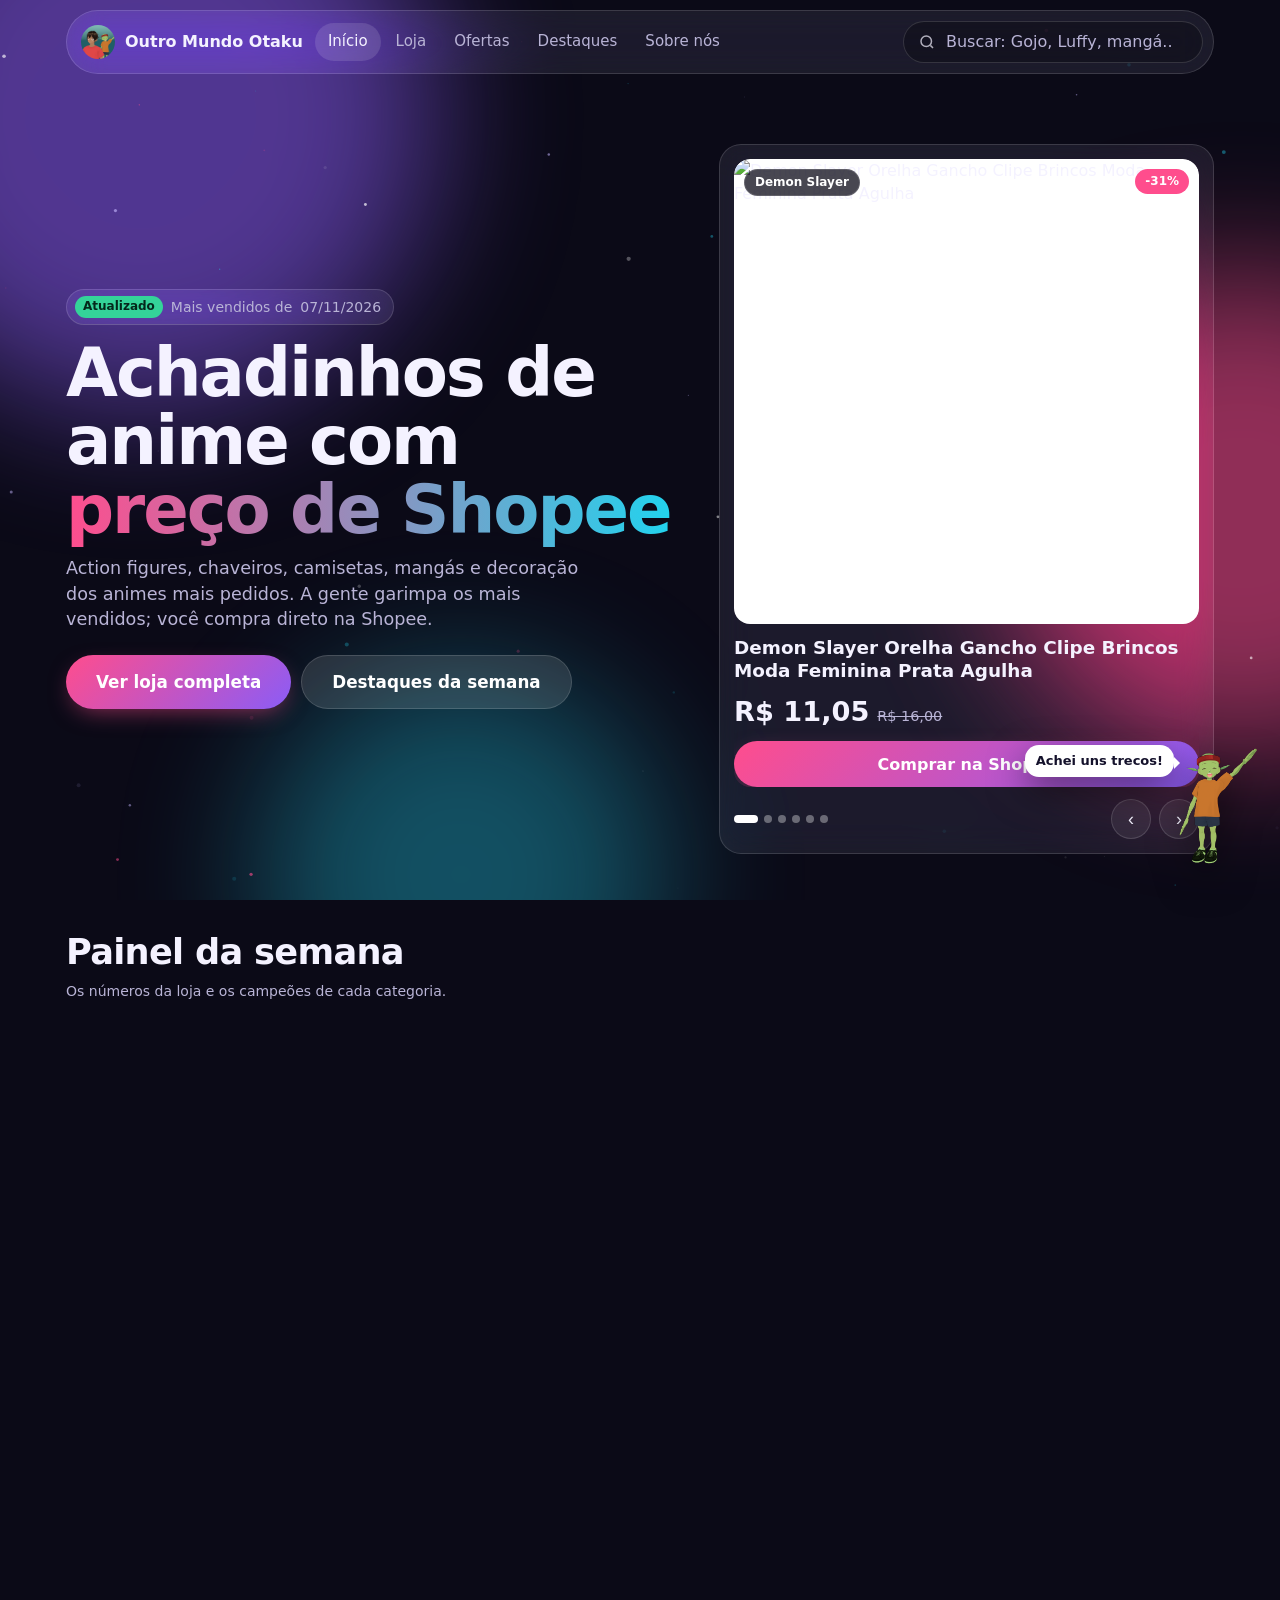
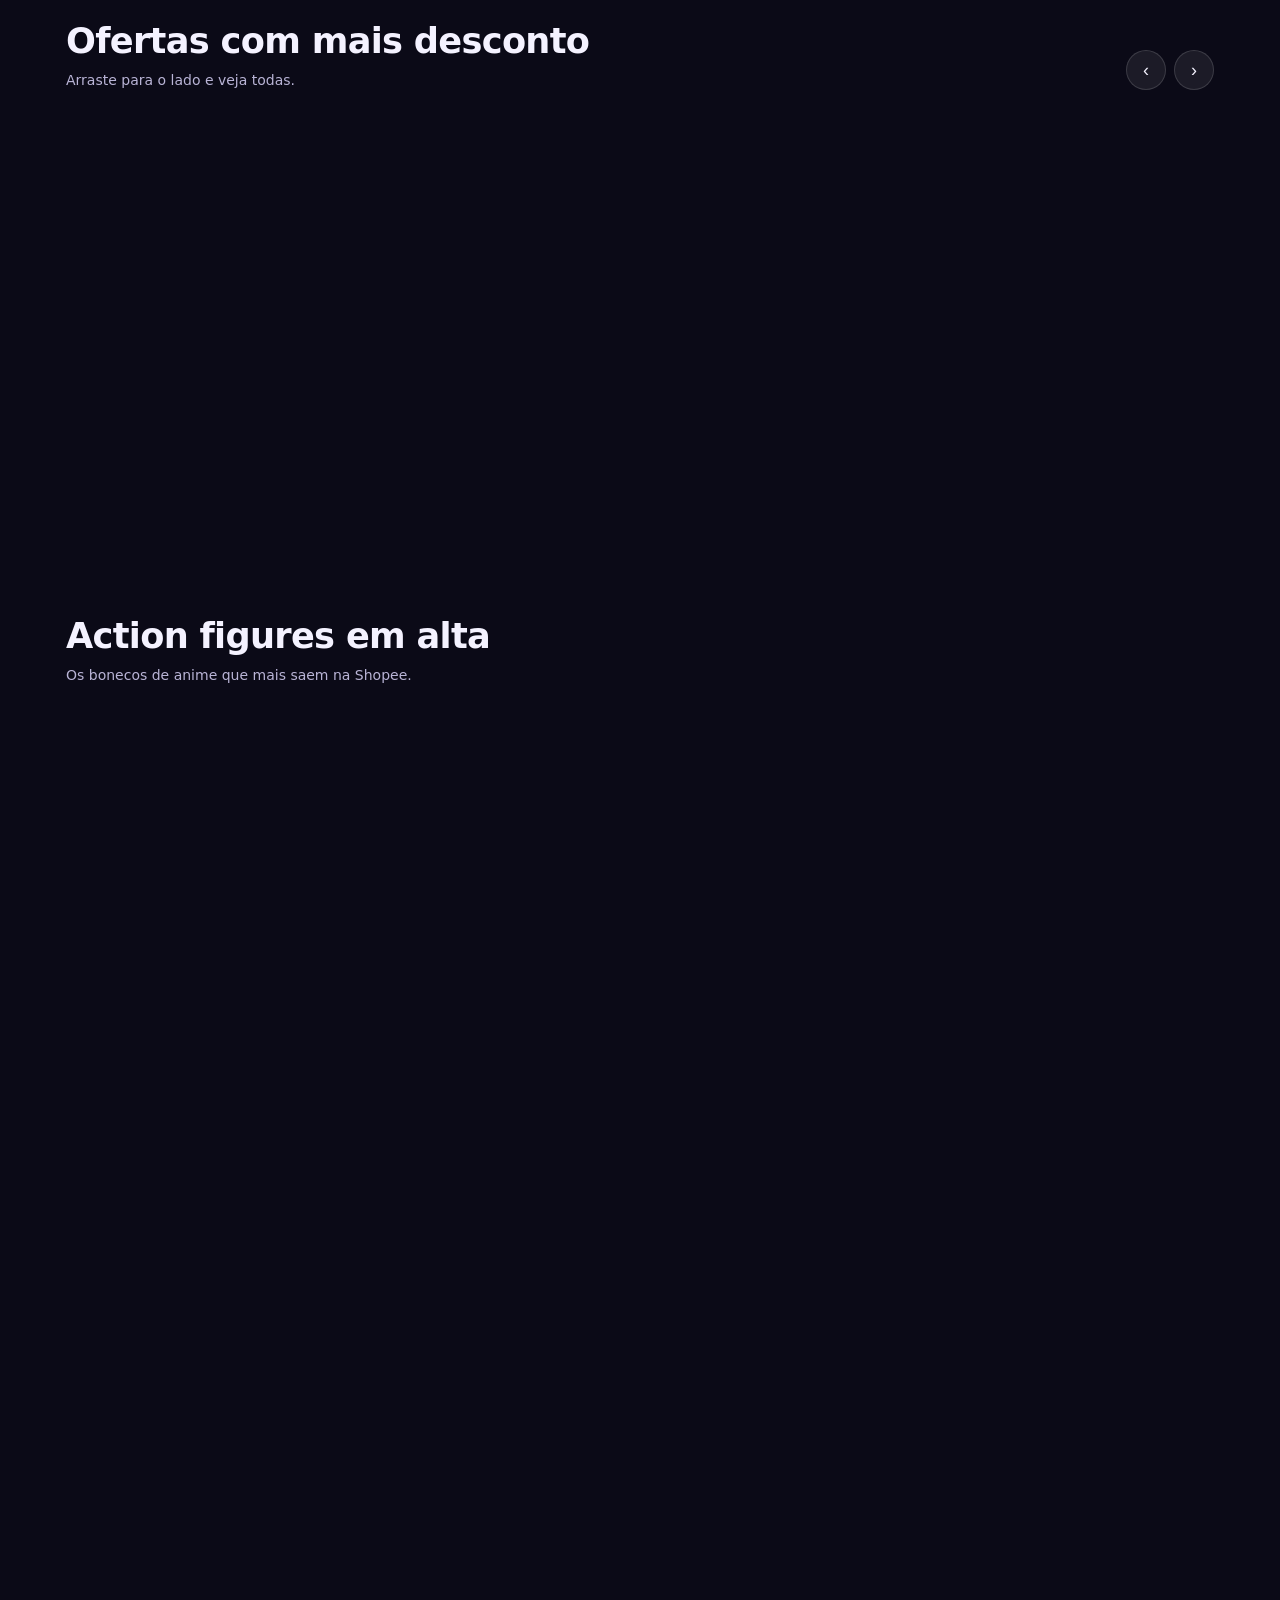
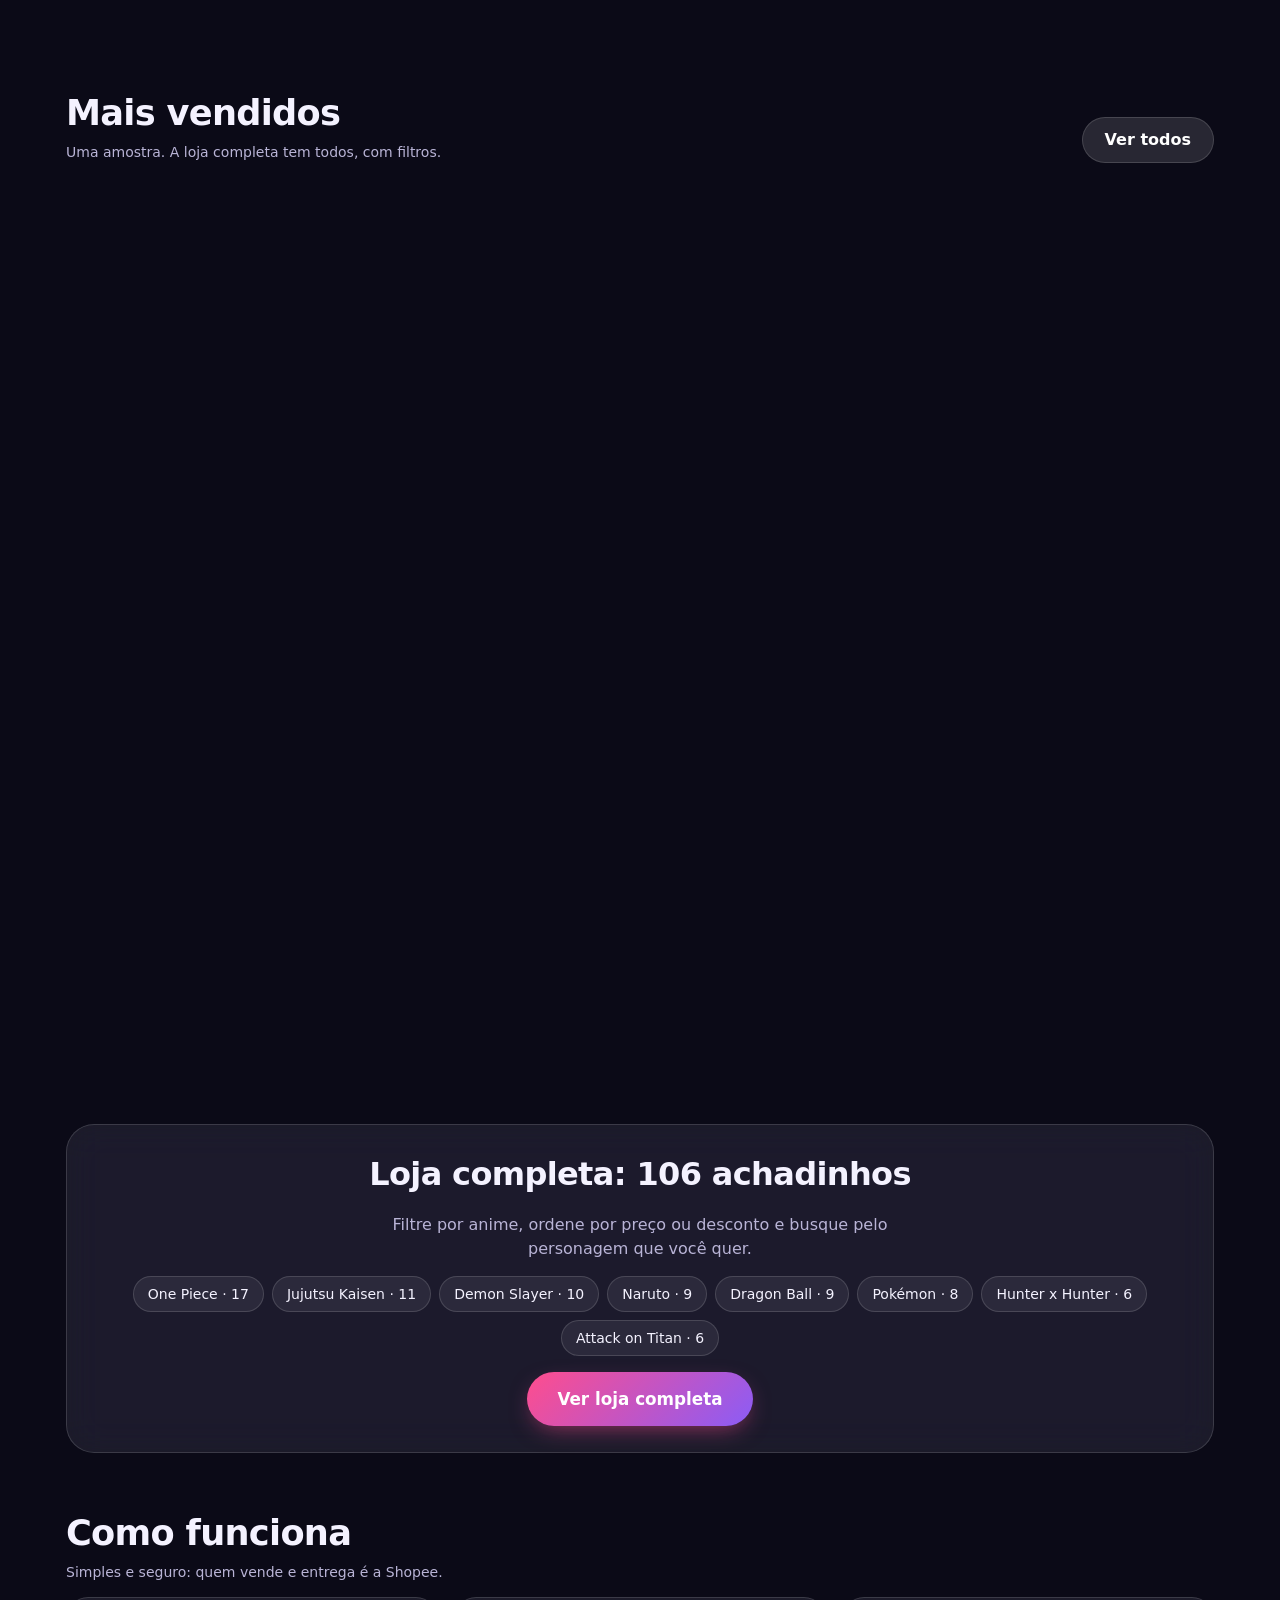
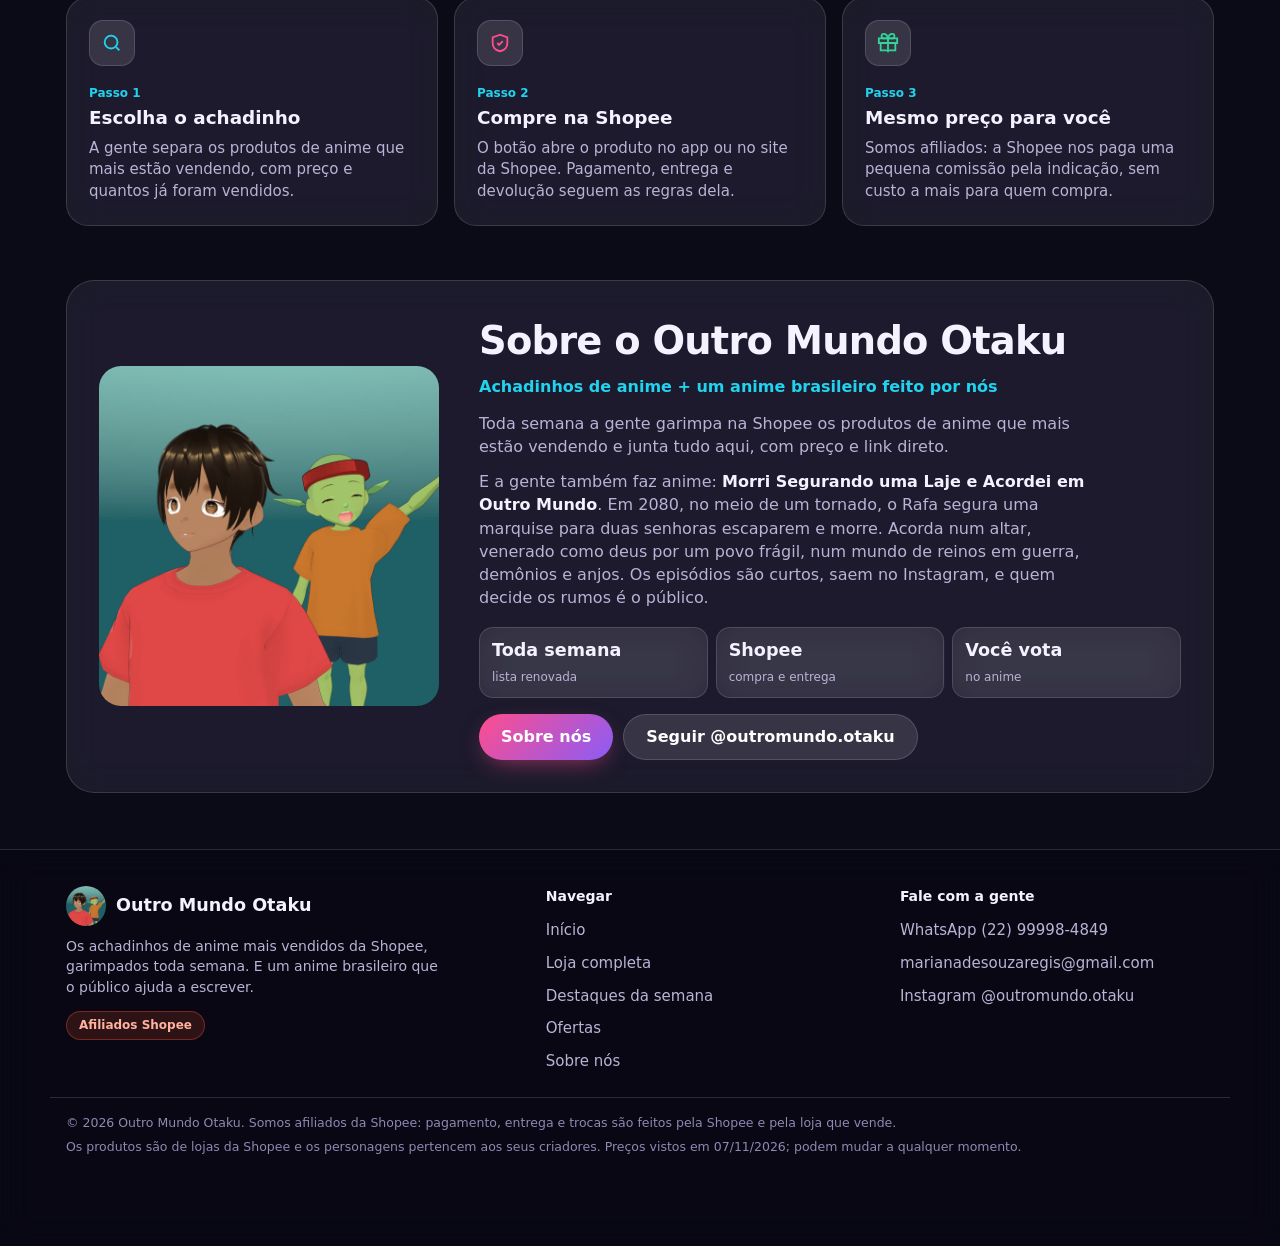
==== commit b5d4f739: "Barra de navegação com menu no celular e página Sobre nós (transparência, perguntas frequentes e con" ====
--- a/index.html
+++ b/index.html
@@ -26,14 +26,21 @@
 <a class="mascote fala" href="loja.html" aria-label="Ver a loja completa"><span class="balao">Achei uns trecos!</span><img src="img/mascote.png" alt="" width="440" height="550"></a>
 
 <header class="topo miolo">
-  <div class="barra vidro">
+  <nav class="barra vidro" aria-label="Principal">
     <a class="logo" href="./"><img src="img/icone.png" alt="" width="34" height="34"><span>Outro Mundo Otaku</span></a>
+    <ul class="menu" id="menu">
+      <li><a href="./" aria-current="page">Início</a></li>
+      <li><a href="loja.html">Loja</a></li>
+      <li><a href="#ofertas">Ofertas</a></li>
+      <li><a href="#painel">Destaques</a></li>
+      <li><a href="sobre.html">Sobre nós</a></li>
+    </ul>
     <form class="busca" action="loja.html" method="get" role="search">
       <svg width="18" height="18" viewBox="0 0 24 24" fill="none" stroke="currentColor" stroke-width="2" aria-hidden="true"><circle cx="11" cy="11" r="7"/><path d="m20 20-3.5-3.5"/></svg>
-      <input name="q" type="search" maxlength="60" placeholder="Buscar: Gojo, Luffy, mangá, camiseta..." aria-label="Buscar produto na loja">
+      <input name="q" type="search" maxlength="60" placeholder="Buscar: Gojo, Luffy, mangá..." aria-label="Buscar produto na loja">
     </form>
-    <a class="botao" href="loja.html">Loja completa</a>
-  </div>
+    <button class="abre-menu" type="button" aria-expanded="false" aria-controls="menu" aria-label="Abrir menu"><span></span><span></span><span></span></button>
+  </nav>
 </header>
 
 <main class="miolo">
@@ -64,7 +71,7 @@
     <div class="painel" id="painel-grade"></div>
   </section>
 
-  <section class="bloco" aria-labelledby="ofertas-titulo">
+  <section class="bloco" id="ofertas" aria-labelledby="ofertas-titulo">
     <div class="bloco-cab">
       <div><h2 id="ofertas-titulo">Ofertas com mais desconto</h2><p>Arraste para o lado e veja todas.</p></div>
       <div class="setas">
@@ -127,7 +134,10 @@
         <div class="vidro"><strong>Shopee</strong><span>compra e entrega</span></div>
         <div class="vidro"><strong>Você vota</strong><span>no anime</span></div>
       </div>
-      <a class="botao" href="https://www.instagram.com/outromundo.otaku/" rel="noopener">Seguir @outromundo.otaku</a>
+      <div class="acoes-heroi">
+        <a class="botao" href="sobre.html">Sobre nós</a>
+        <a class="botao claro" href="https://www.instagram.com/outromundo.otaku/" rel="noopener">Seguir @outromundo.otaku</a>
+      </div>
     </div>
   </section>
 </main>
@@ -145,7 +155,8 @@
         <li><a href="./">Início</a></li>
         <li><a href="loja.html">Loja completa</a></li>
         <li><a href="#painel">Destaques da semana</a></li>
-        <li><a href="#sobre">Sobre</a></li>
+        <li><a href="#ofertas">Ofertas</a></li>
+        <li><a href="sobre.html">Sobre nós</a></li>
       </ul>
     </div>
     <div>
--- a/estilo.css
+++ b/estilo.css
@@ -34,15 +34,63 @@
 /* topo */
 .topo { position: sticky; top: 10px; z-index: 20; margin-top: 10px; }
 .barra { display: flex; align-items: center; gap: 12px; padding: 10px 10px 10px 14px; border-radius: 999px; }
-.logo { display: flex; align-items: center; gap: 10px; text-decoration: none; font-weight: 700; white-space: nowrap; }
-.logo img { width: 34px; height: 34px; border-radius: 50%; }
+.logo { flex: none; display: flex; align-items: center; gap: 10px; text-decoration: none; font-weight: 700; white-space: nowrap; }
+.logo img { flex: none; width: 34px; height: 34px; border-radius: 50%; }
 .logo span { display: none; }
 .busca { flex: 1; display: flex; align-items: center; gap: 8px; background: rgba(0,0,0,.25); border: 1px solid var(--borda); border-radius: 999px; padding: 0 14px; min-height: 42px; margin: 0; }
 .busca svg { flex: none; opacity: .7; }
 .busca input { flex: 1; min-width: 0; background: none; border: 0; color: var(--texto); font: inherit; font-size: 16px; outline: none; }
 .busca input::placeholder { color: var(--suave); }
-.barra .botao { display: none; }
-@media (min-width: 720px) { .logo span { display: inline; } .barra .botao { display: inline-flex; } }
+.barra { position: relative; }
+@media (min-width: 720px) { .logo span { display: inline; } }
+
+/* barra de navegação */
+.menu { list-style: none; margin: 0; padding: 0; display: none; }
+.menu a { display: block; text-decoration: none; color: var(--suave); font-weight: 500; font-size: 15px; padding: 8px 13px; border-radius: 999px; white-space: nowrap; transition: background .2s, color .2s; }
+.menu a:hover { color: var(--texto); background: var(--vidro-forte); }
+.menu a[aria-current="page"] { color: var(--texto); background: var(--vidro-forte); }
+.abre-menu { flex: none; width: 42px; height: 42px; border-radius: 50%; border: 1px solid var(--borda); background: var(--vidro); display: grid; place-content: center; gap: 4px; cursor: pointer; padding: 0; }
+.abre-menu span { display: block; width: 18px; height: 2px; background: var(--texto); border-radius: 2px; transition: transform .25s, opacity .2s; }
+.abre-menu[aria-expanded="true"] span:nth-child(1) { transform: translateY(6px) rotate(45deg); }
+.abre-menu[aria-expanded="true"] span:nth-child(2) { opacity: 0; }
+.abre-menu[aria-expanded="true"] span:nth-child(3) { transform: translateY(-6px) rotate(-45deg); }
+.menu.aberto { display: grid; gap: 4px; position: absolute; top: calc(100% + 8px); left: 0; right: 0; padding: 10px; border-radius: 22px; background: rgba(20,17,43,.94); border: 1px solid var(--borda); -webkit-backdrop-filter: blur(18px); backdrop-filter: blur(18px); box-shadow: 0 20px 40px -12px rgba(0,0,0,.6); }
+.menu.aberto a { padding: 13px 16px; font-size: 1.05rem; color: var(--texto); }
+@media (min-width: 980px) {
+  .menu, .menu.aberto { display: flex; gap: 2px; position: static; padding: 0; background: none; border: 0; box-shadow: none; -webkit-backdrop-filter: none; backdrop-filter: none; }
+  .menu.aberto a { padding: 8px 13px; font-size: 15px; color: var(--suave); }
+  .abre-menu { display: none; }
+  .barra .busca { max-width: 300px; margin-left: auto; }
+}
+
+/* página Sobre nós */
+.sobre-cab { padding: 40px 0 6px; display: grid; gap: 22px; align-items: center; }
+.sobre-cab h1 { font-size: clamp(2.1rem, 6.5vw, 3.6rem); margin: 10px 0 12px; }
+.sobre-cab p { color: var(--suave); font-size: 1.1rem; max-width: 56ch; margin: 0; }
+.sobre-cab img { width: 100%; max-width: 380px; aspect-ratio: 1; object-fit: cover; border-radius: 26px; justify-self: center; }
+@media (min-width: 900px) { .sobre-cab { grid-template-columns: 1.2fr .8fr; padding-top: 64px; gap: 48px; } }
+.sobre .retrato.inteiro { object-fit: contain; aspect-ratio: 4 / 5; max-width: 300px; }
+.criterios { display: grid; gap: 12px; }
+@media (min-width: 800px) { .criterios { grid-template-columns: 1fr 1fr; gap: 16px; } }
+.criterio { border-radius: var(--raio); padding: 20px; }
+.criterio h3 { margin: 0 0 6px; font-size: 1.1rem; }
+.criterio p { margin: 0; color: var(--suave); font-size: 15px; }
+.criterio.alerta { border-color: rgba(251,191,36,.4); }
+.criterio.alerta h3 { color: var(--amarelo); }
+.faq { display: grid; gap: 10px; }
+.faq details { border-radius: 18px; padding: 0; overflow: hidden; }
+.faq summary { cursor: pointer; list-style: none; padding: 18px 52px 18px 20px; font-weight: 600; position: relative; }
+.faq summary::-webkit-details-marker { display: none; }
+.faq summary::after { content: "+"; position: absolute; right: 20px; top: 50%; transform: translateY(-50%); font-size: 22px; color: var(--ciano); transition: transform .2s; }
+.faq details[open] summary::after { transform: translateY(-50%) rotate(45deg); }
+.faq details p { margin: 0; padding: 0 20px 18px; color: var(--suave); }
+.contatos { display: grid; gap: 12px; }
+@media (min-width: 800px) { .contatos { grid-template-columns: repeat(3, 1fr); gap: 16px; } }
+.contato-card { border-radius: var(--raio); padding: 20px; text-decoration: none; display: grid; gap: 4px; transition: transform .2s, background .2s; }
+.contato-card:hover { transform: translateY(-3px); background: var(--vidro-forte); }
+.contato-card span { font-size: 13px; color: var(--ciano); font-weight: 600; }
+.contato-card strong { font-size: 1.05rem; word-break: break-word; }
+.contato-card small { color: var(--suave); }
 
 /* hero */
 .heroi { display: grid; grid-template-columns: minmax(0, 1fr); gap: 22px; padding: 34px 0 10px; align-items: center; }
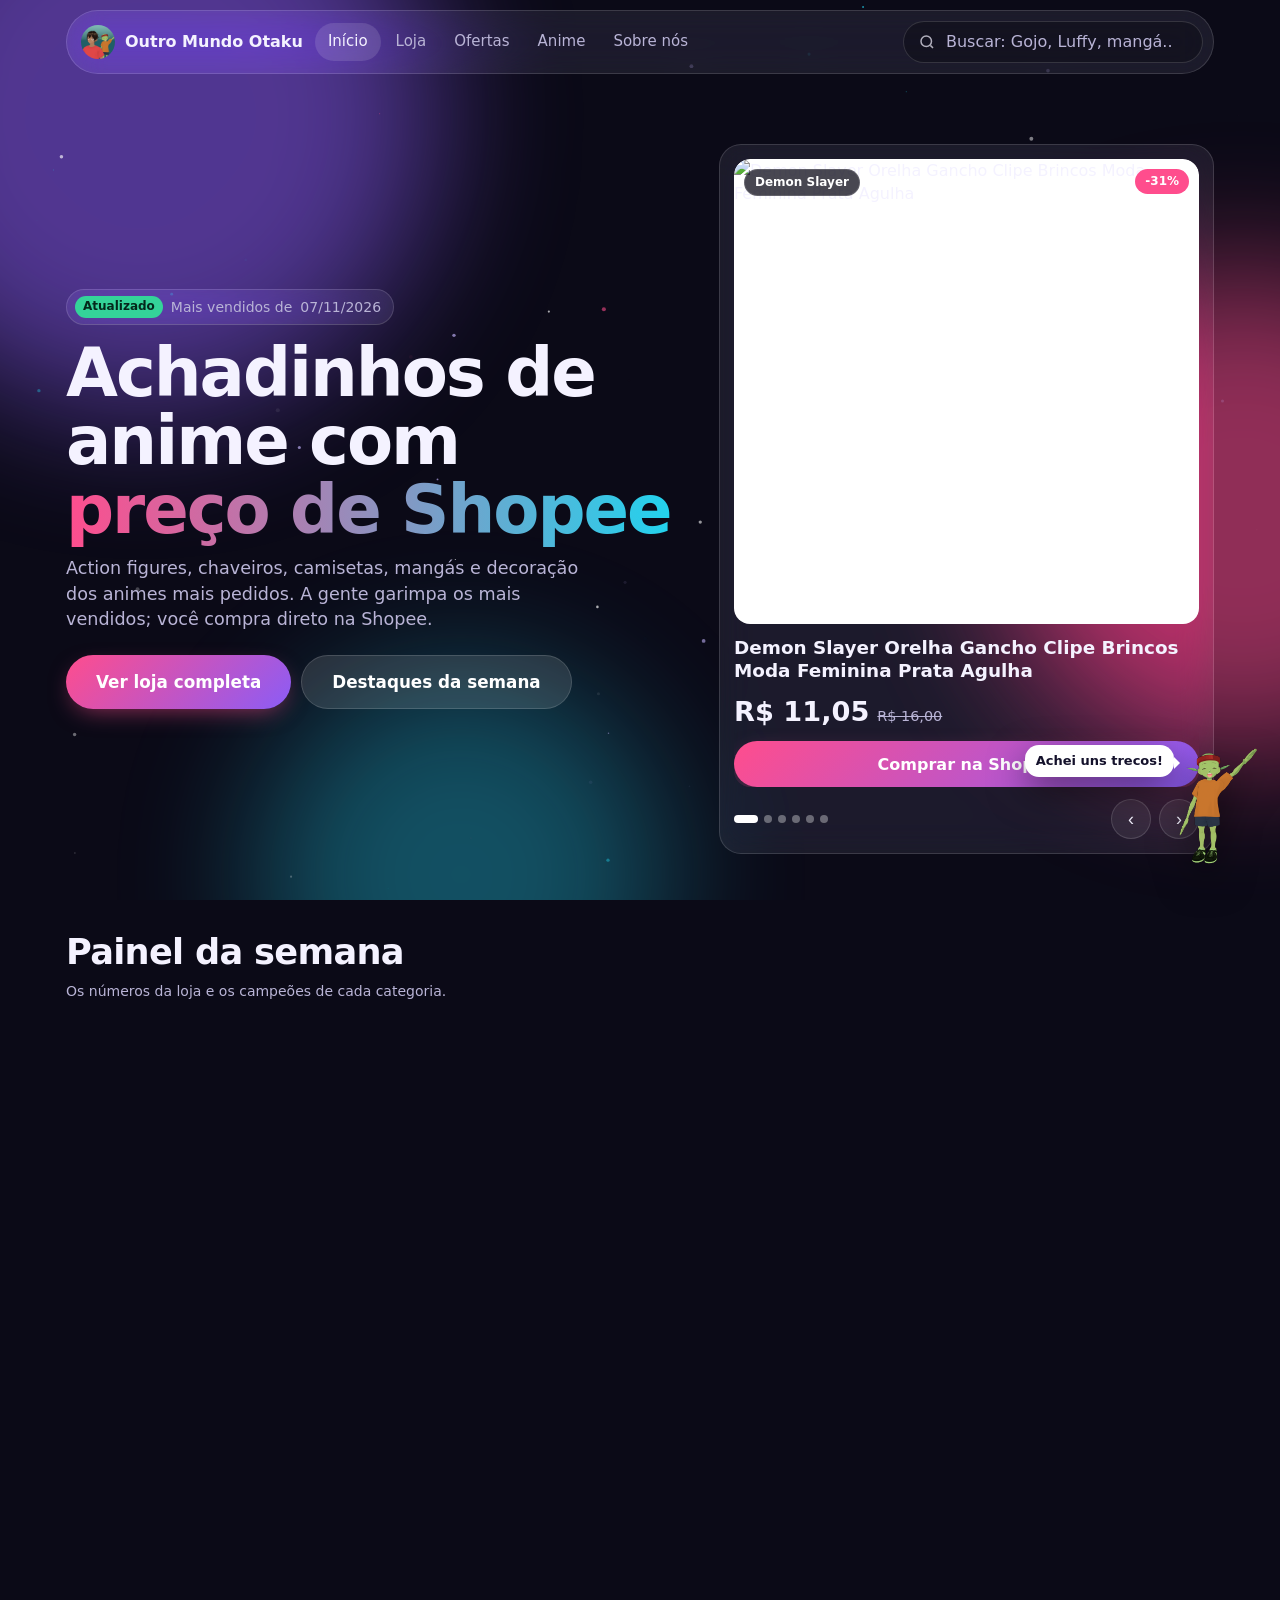
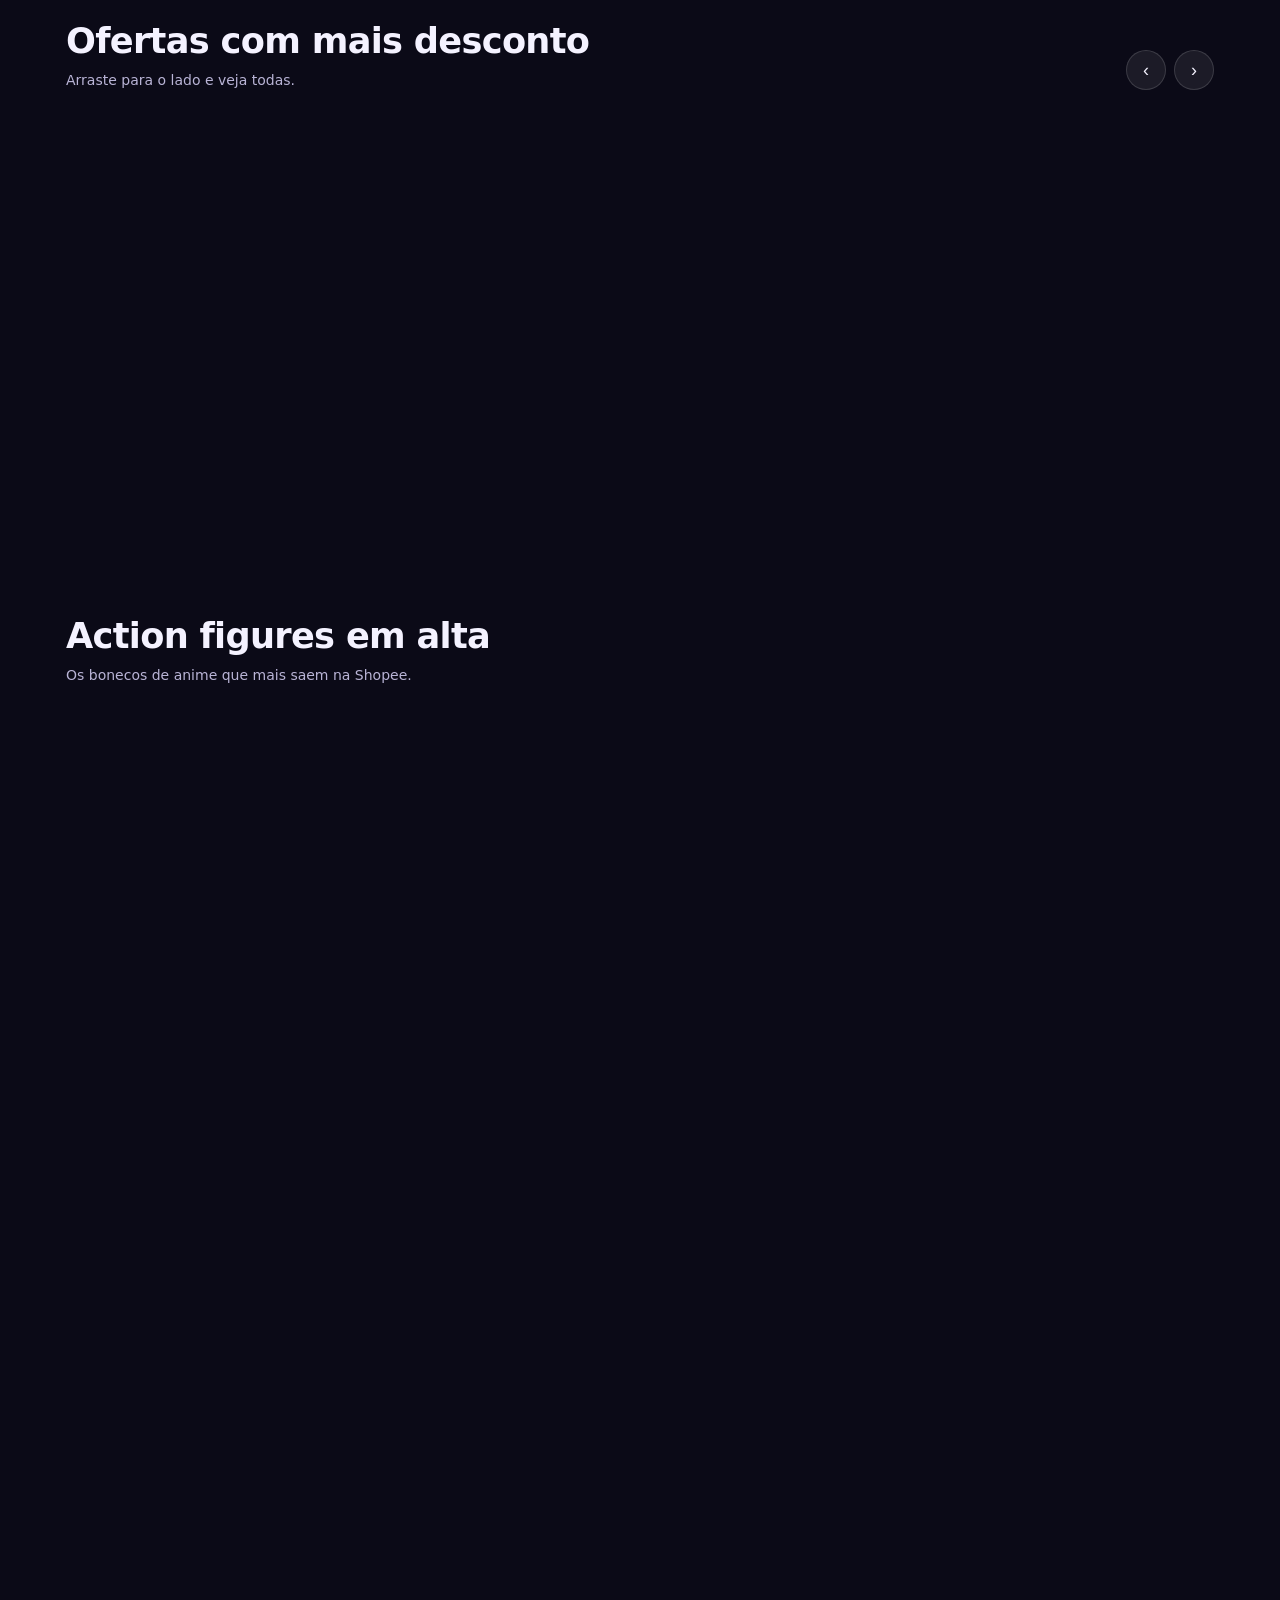
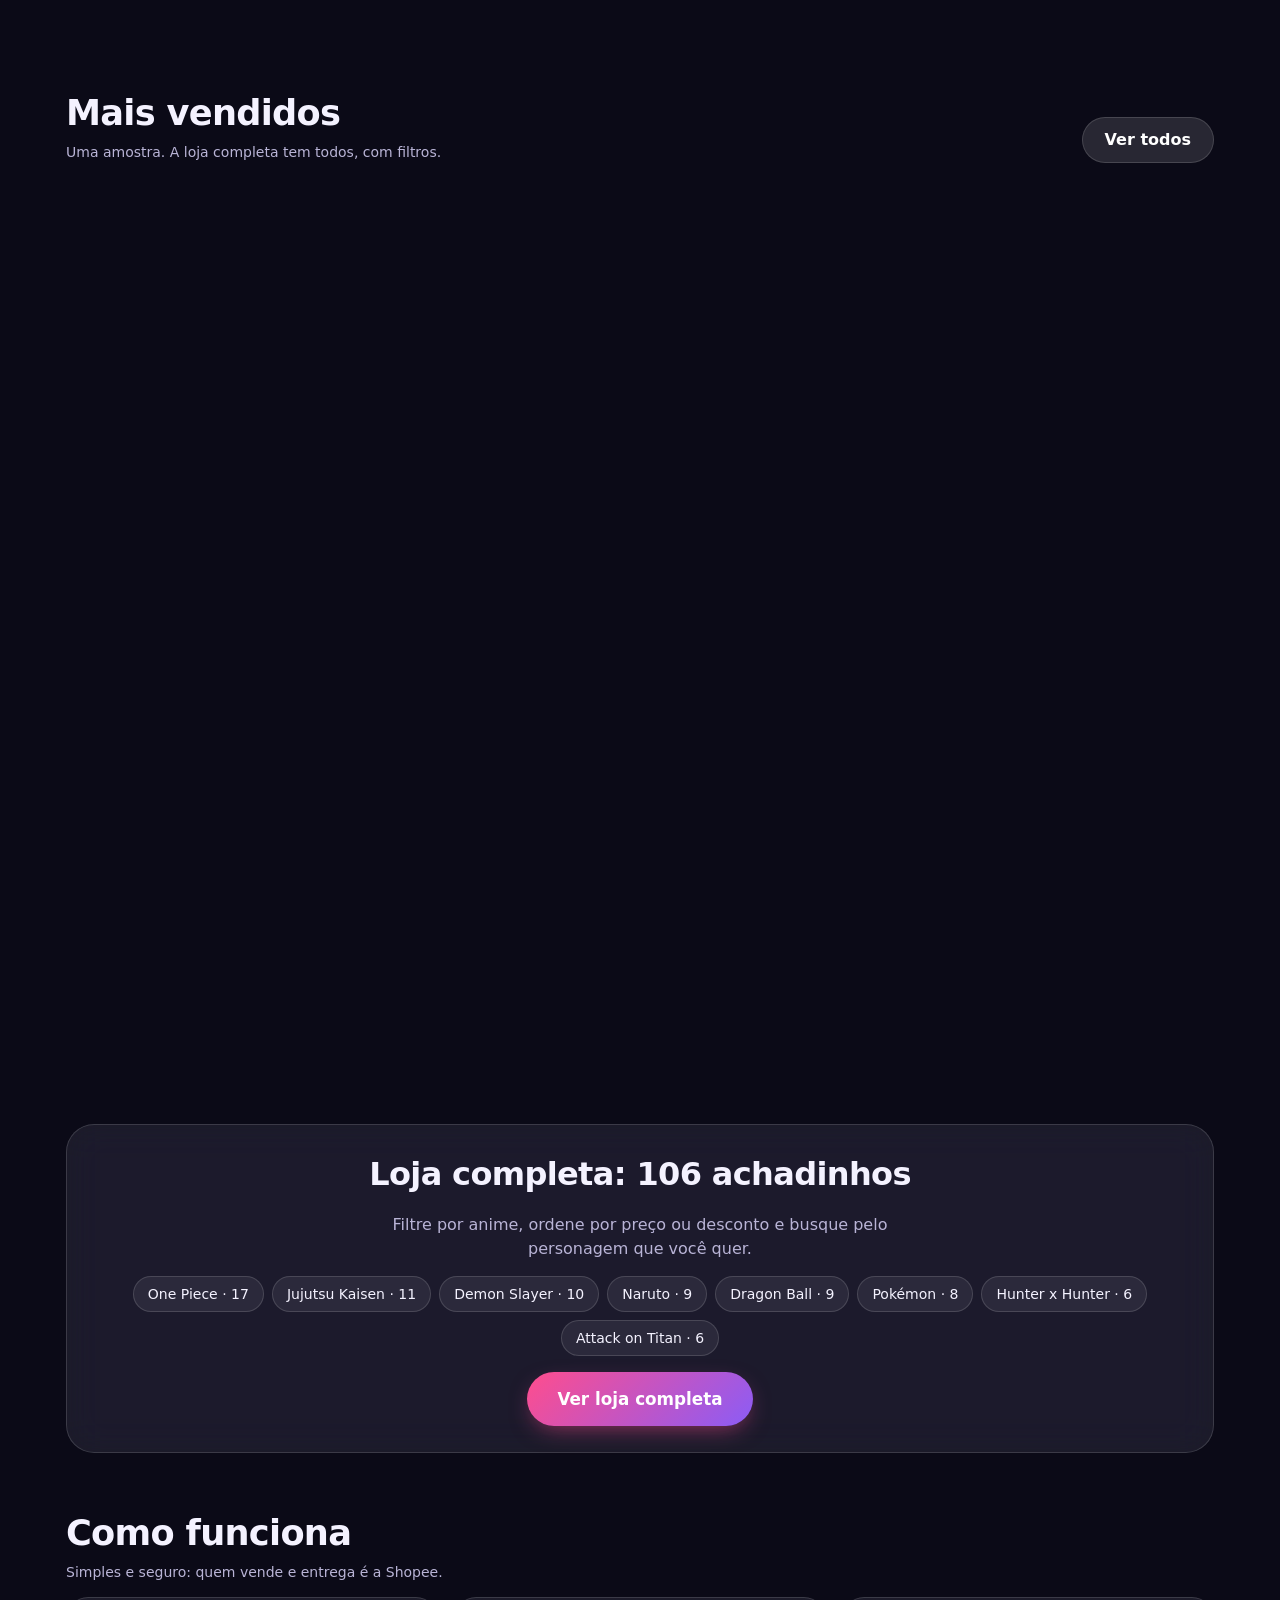
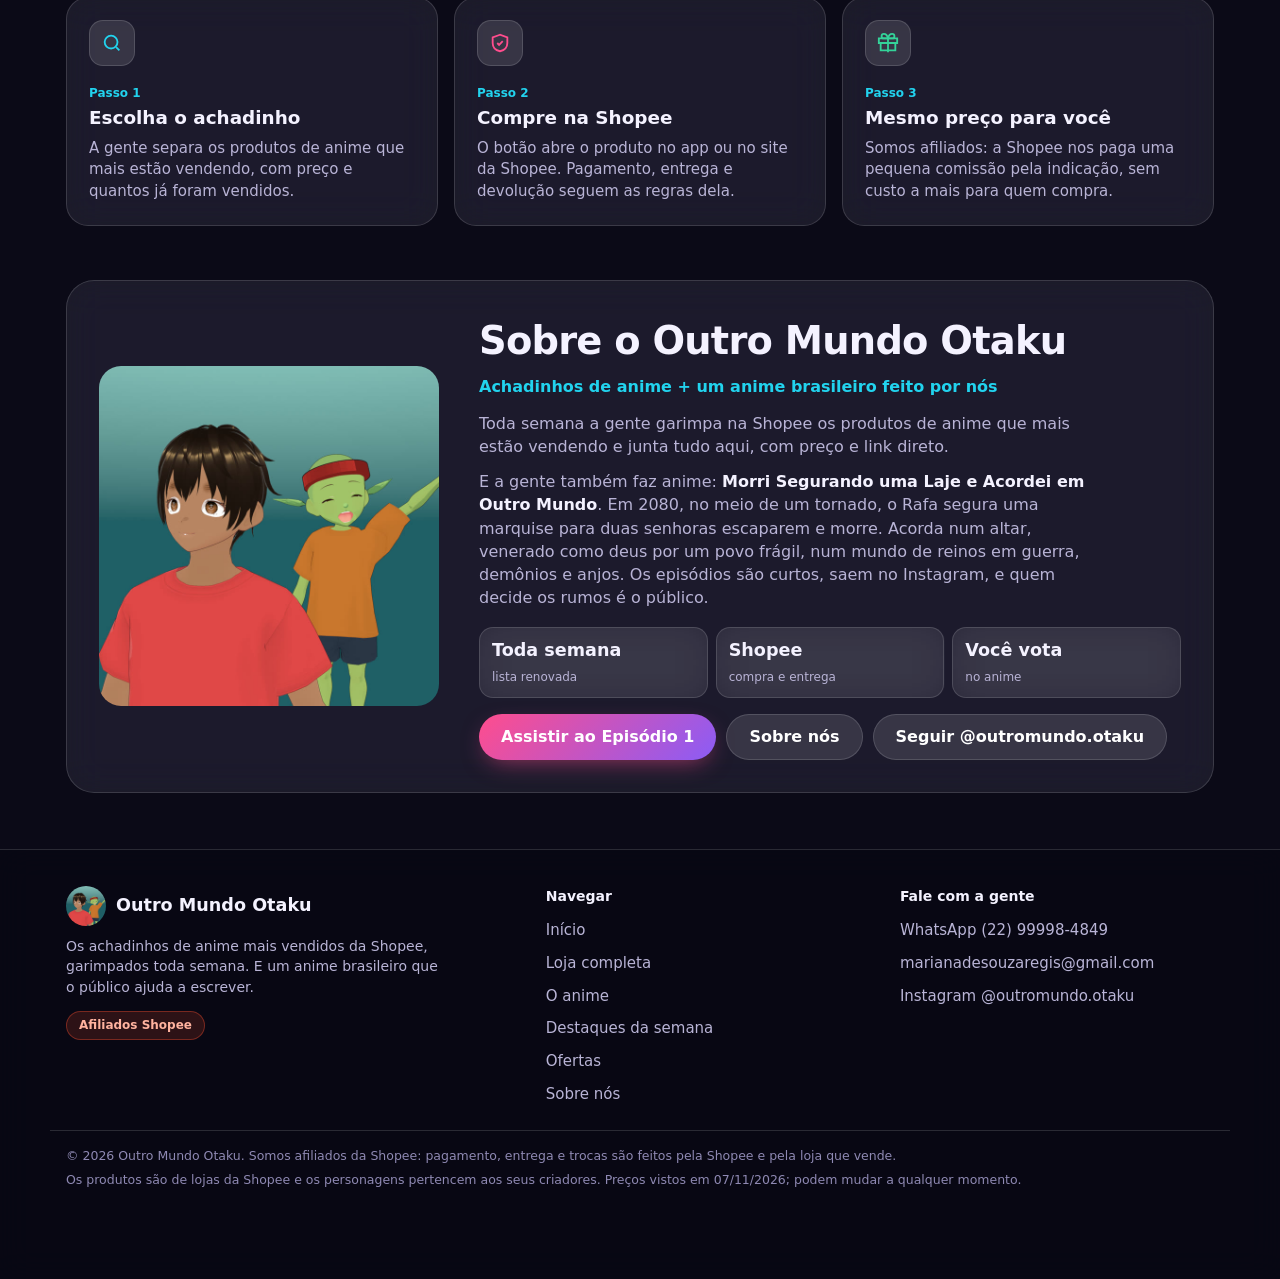
==== commit 3b92ba72: "Página do anime Morri Segurando uma Laje e Acordei em Outro Mundo com o Episódio 1 e link Anime no m" ====
--- a/index.html
+++ b/index.html
@@ -32,7 +32,7 @@
       <li><a href="./" aria-current="page">Início</a></li>
       <li><a href="loja.html">Loja</a></li>
       <li><a href="#ofertas">Ofertas</a></li>
-      <li><a href="#painel">Destaques</a></li>
+      <li><a href="anime.html">Anime</a></li>
       <li><a href="sobre.html">Sobre nós</a></li>
     </ul>
     <form class="busca" action="loja.html" method="get" role="search">
@@ -135,7 +135,8 @@
         <div class="vidro"><strong>Você vota</strong><span>no anime</span></div>
       </div>
       <div class="acoes-heroi">
-        <a class="botao" href="sobre.html">Sobre nós</a>
+        <a class="botao" href="anime.html">Assistir ao Episódio 1</a>
+        <a class="botao claro" href="sobre.html">Sobre nós</a>
         <a class="botao claro" href="https://www.instagram.com/outromundo.otaku/" rel="noopener">Seguir @outromundo.otaku</a>
       </div>
     </div>
@@ -154,6 +155,7 @@
       <ul>
         <li><a href="./">Início</a></li>
         <li><a href="loja.html">Loja completa</a></li>
+        <li><a href="anime.html">O anime</a></li>
         <li><a href="#painel">Destaques da semana</a></li>
         <li><a href="#ofertas">Ofertas</a></li>
         <li><a href="sobre.html">Sobre nós</a></li>
--- a/estilo.css
+++ b/estilo.css
@@ -275,3 +275,20 @@
   .js .surge { opacity: 1; transform: none; transition: none; }
   #particulas { display: none; }
 }
+
+/* página do anime */
+.anime-cab { padding: 40px 0 6px; display: grid; gap: 26px; align-items: center; }
+.anime-cab h1 { font-size: clamp(2rem, 6vw, 3.4rem); }
+.anime-cab .sub { color: var(--suave); font-size: 1.1rem; max-width: 52ch; margin: 0 0 22px; }
+.anime-cab .sub strong { color: var(--texto); }
+.jp { font-family: "Noto Sans JP", sans-serif; font-weight: 900; }
+.player { border-radius: var(--raio); padding: 10px; justify-self: center; width: 100%; max-width: 380px; }
+.player video { display: block; width: 100%; height: auto; aspect-ratio: 9 / 16; border-radius: 14px; background: #000; }
+@media (min-width: 900px) { .anime-cab { grid-template-columns: 1.2fr .8fr; padding-top: 64px; gap: 48px; } }
+.episodios { list-style: none; margin: 0; padding: 0; display: grid; gap: 10px; }
+@media (min-width: 800px) { .episodios { grid-template-columns: 1fr 1fr; } }
+.episodios li { border-radius: 16px; display: flex; justify-content: space-between; align-items: center; gap: 12px; padding: 16px 18px; color: var(--suave); }
+.episodios li a { display: flex; justify-content: space-between; align-items: center; gap: 12px; width: 100%; text-decoration: none; color: var(--texto); }
+.episodios li span { font-size: 13px; white-space: nowrap; }
+.episodios .disponivel { border-color: rgba(52,211,153,.5); }
+.episodios .disponivel span { color: var(--verde); font-weight: 700; }
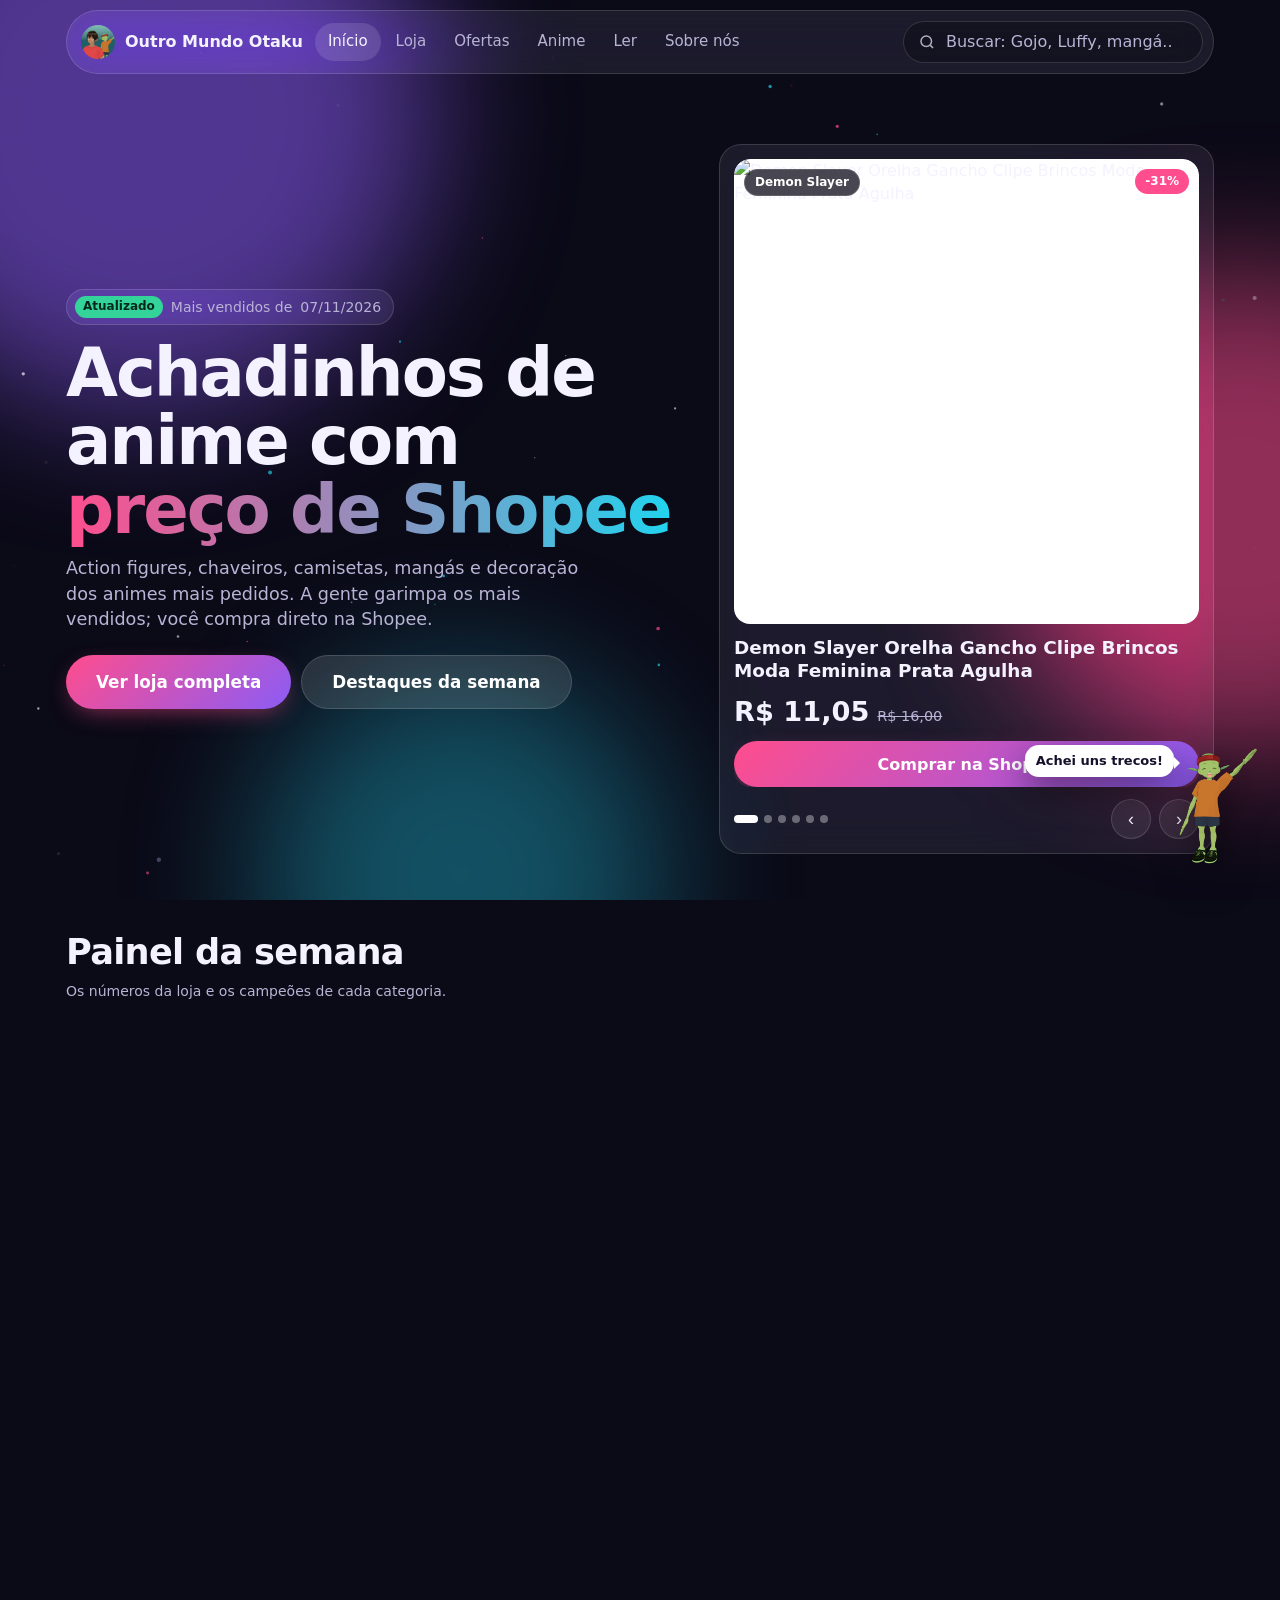
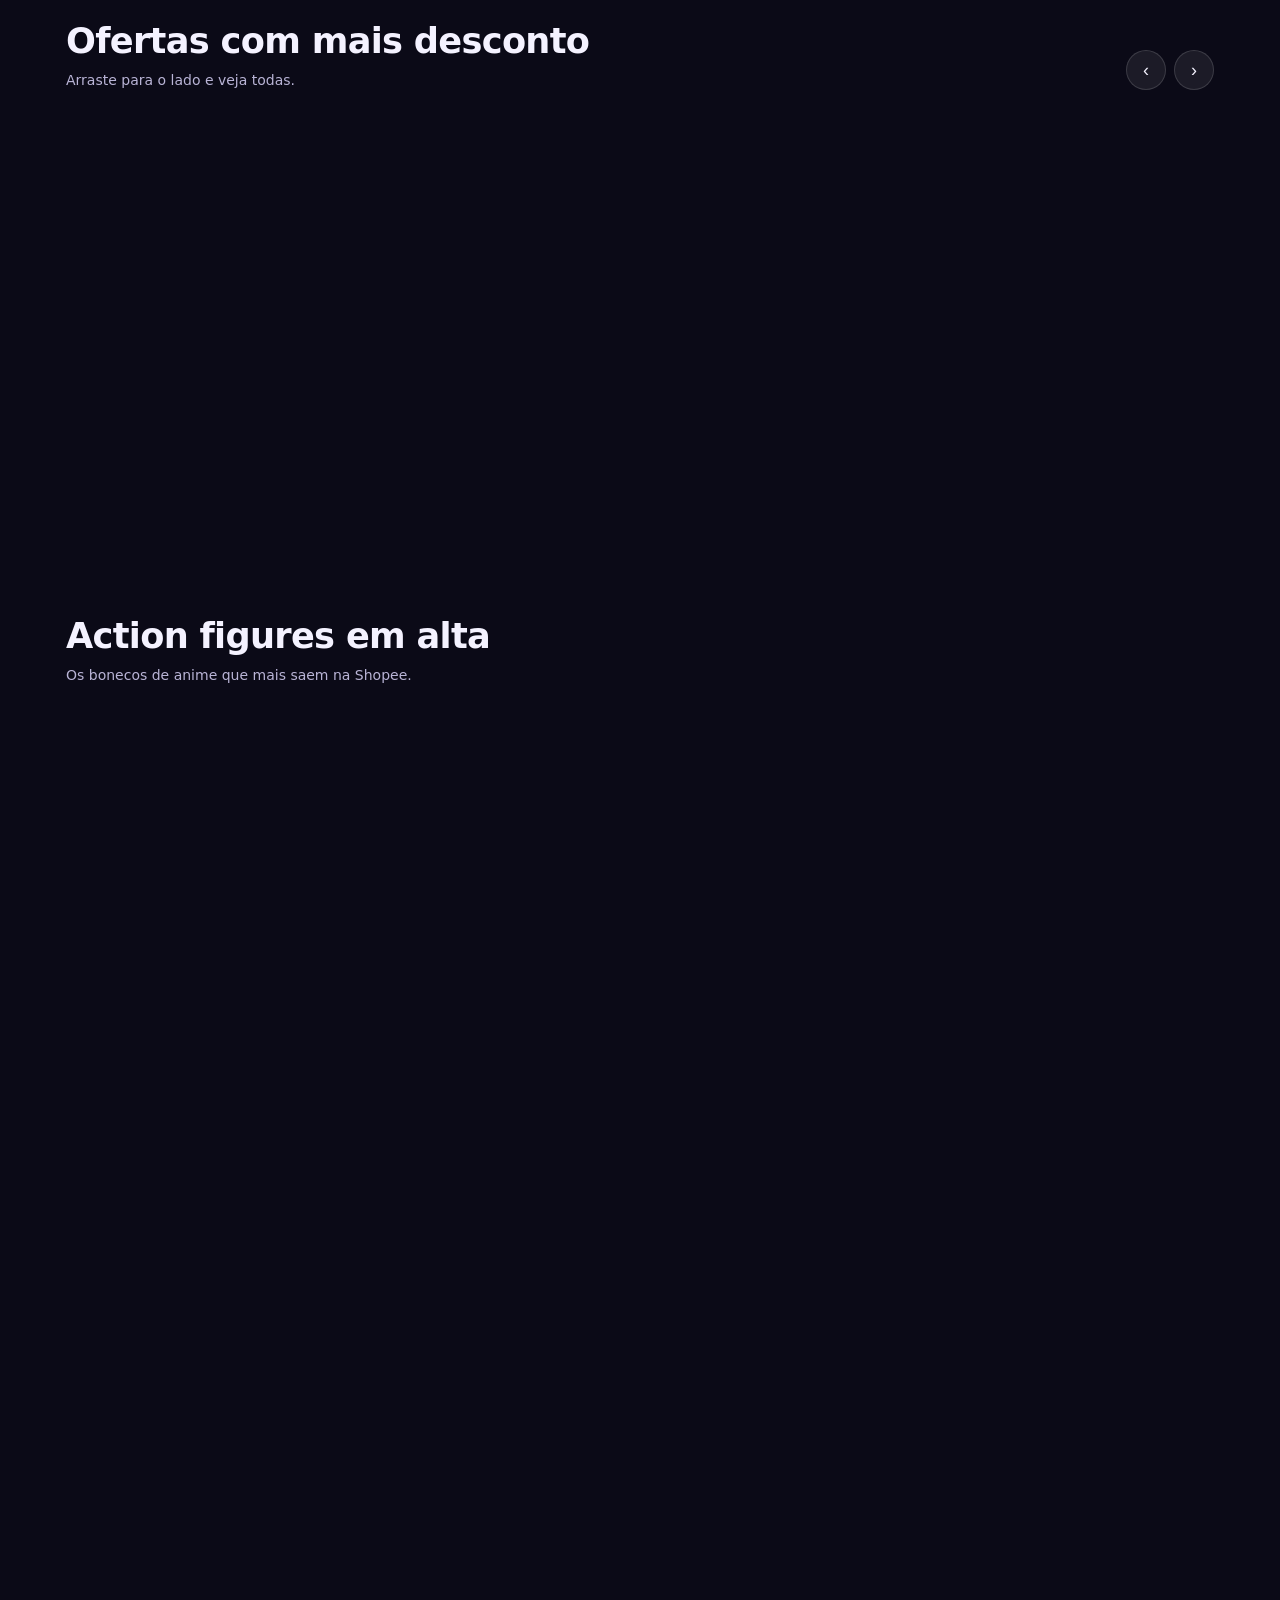
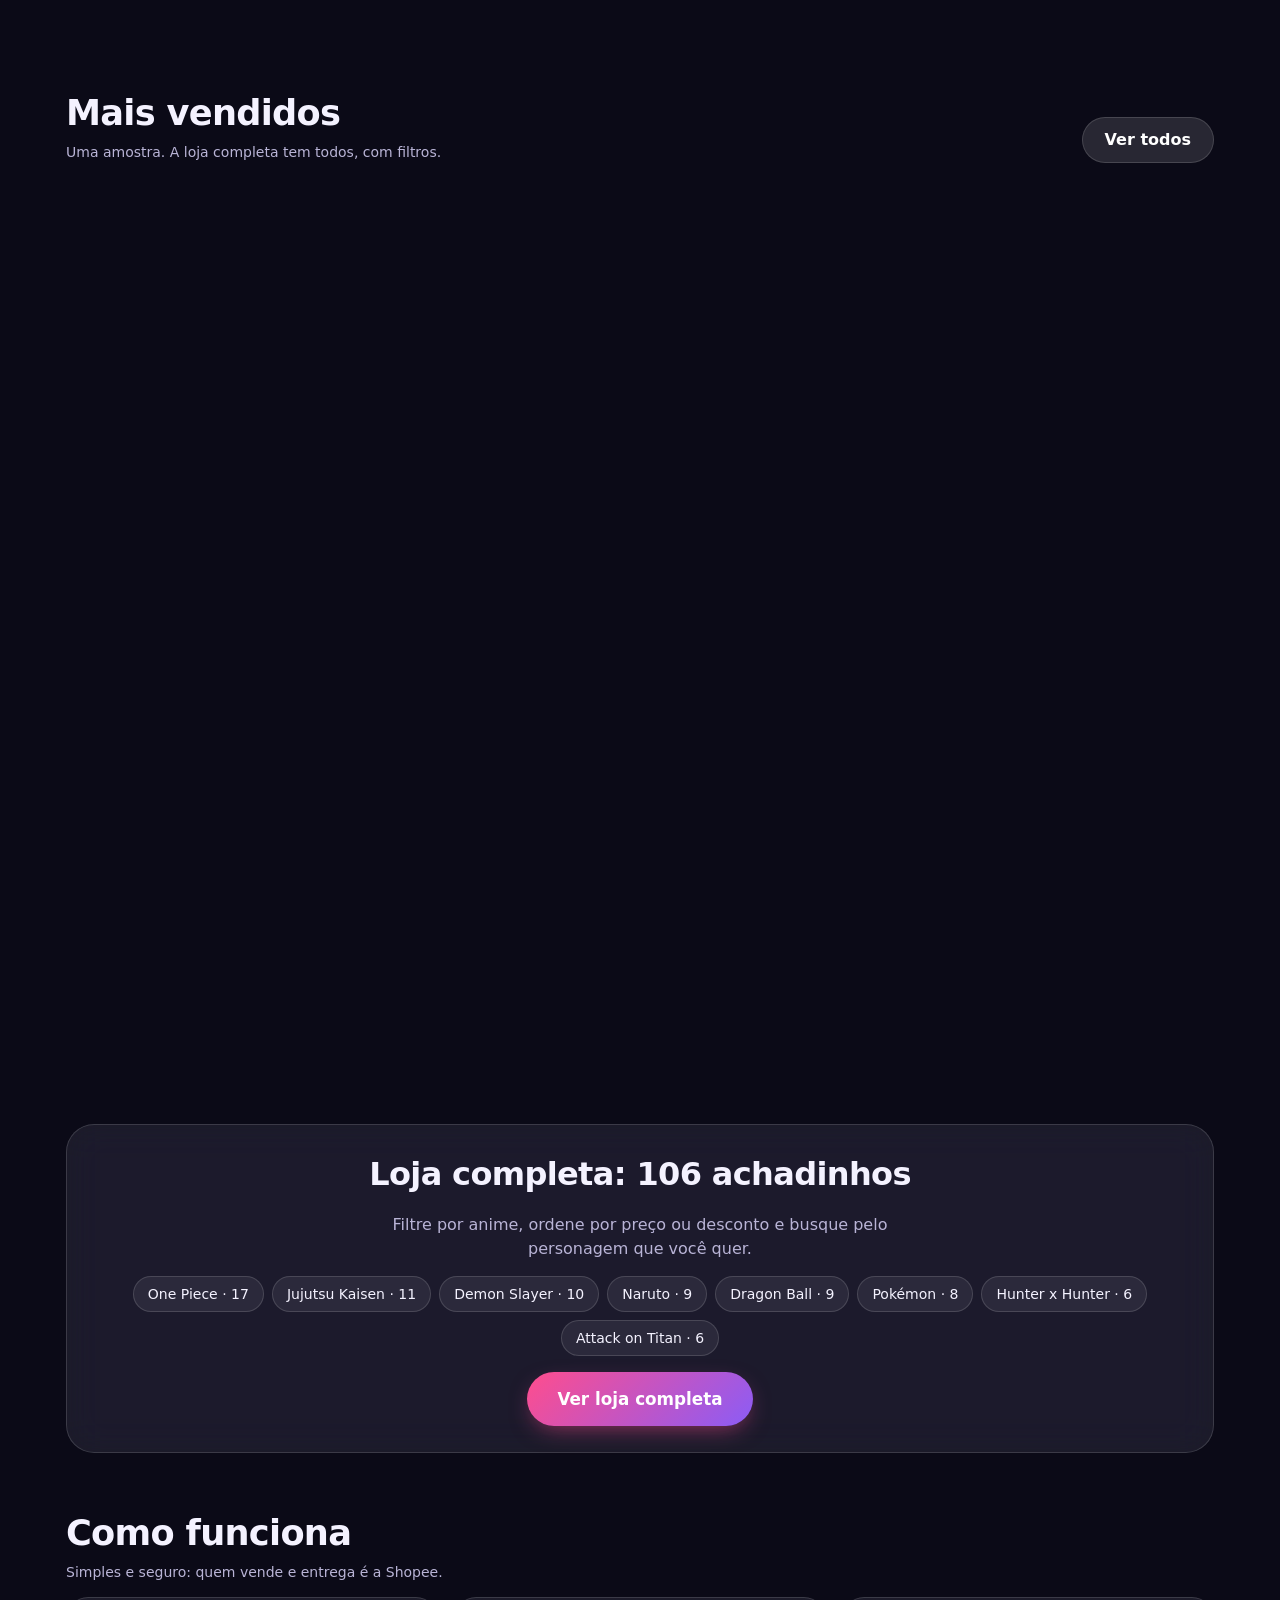
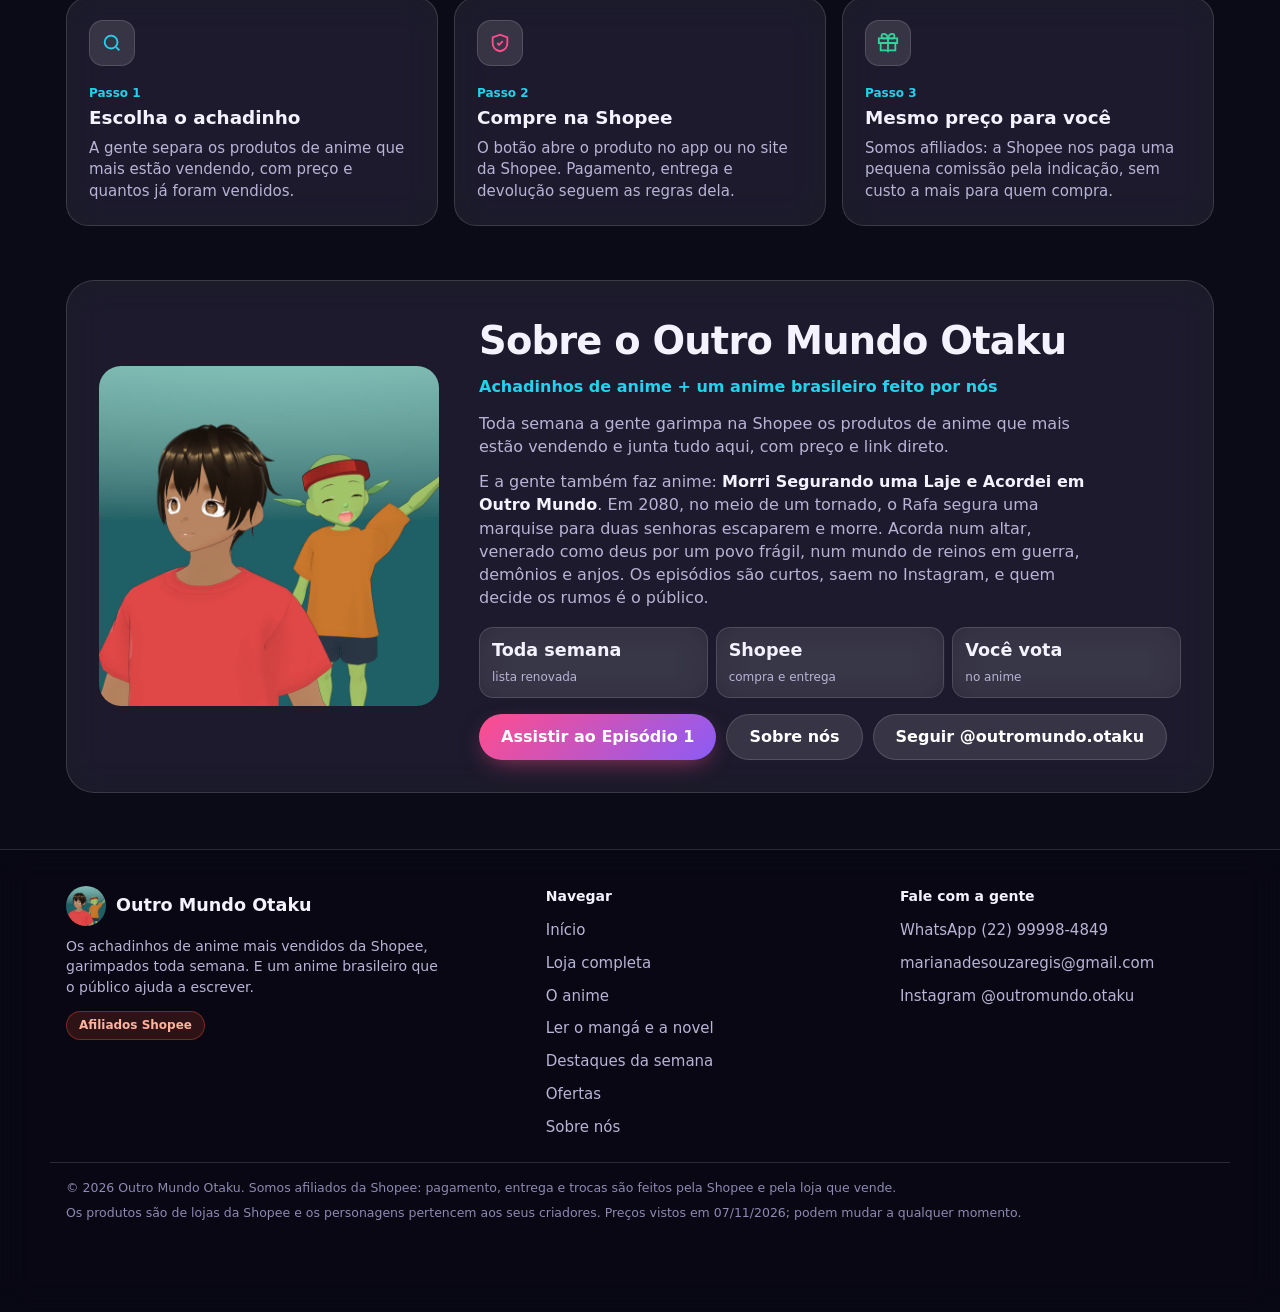
==== commit a342bd5b: "Área de leitura: mangá (Vol. 1, folha que vira) e light novel (Vols. 1 a 3, texto paginado como livr" ====
--- a/index.html
+++ b/index.html
@@ -33,6 +33,7 @@
       <li><a href="loja.html">Loja</a></li>
       <li><a href="#ofertas">Ofertas</a></li>
       <li><a href="anime.html">Anime</a></li>
+      <li><a href="ler.html">Ler</a></li>
       <li><a href="sobre.html">Sobre nós</a></li>
     </ul>
     <form class="busca" action="loja.html" method="get" role="search">
@@ -156,6 +157,7 @@
         <li><a href="./">Início</a></li>
         <li><a href="loja.html">Loja completa</a></li>
         <li><a href="anime.html">O anime</a></li>
+        <li><a href="ler.html">Ler o mangá e a novel</a></li>
         <li><a href="#painel">Destaques da semana</a></li>
         <li><a href="#ofertas">Ofertas</a></li>
         <li><a href="sobre.html">Sobre nós</a></li>
